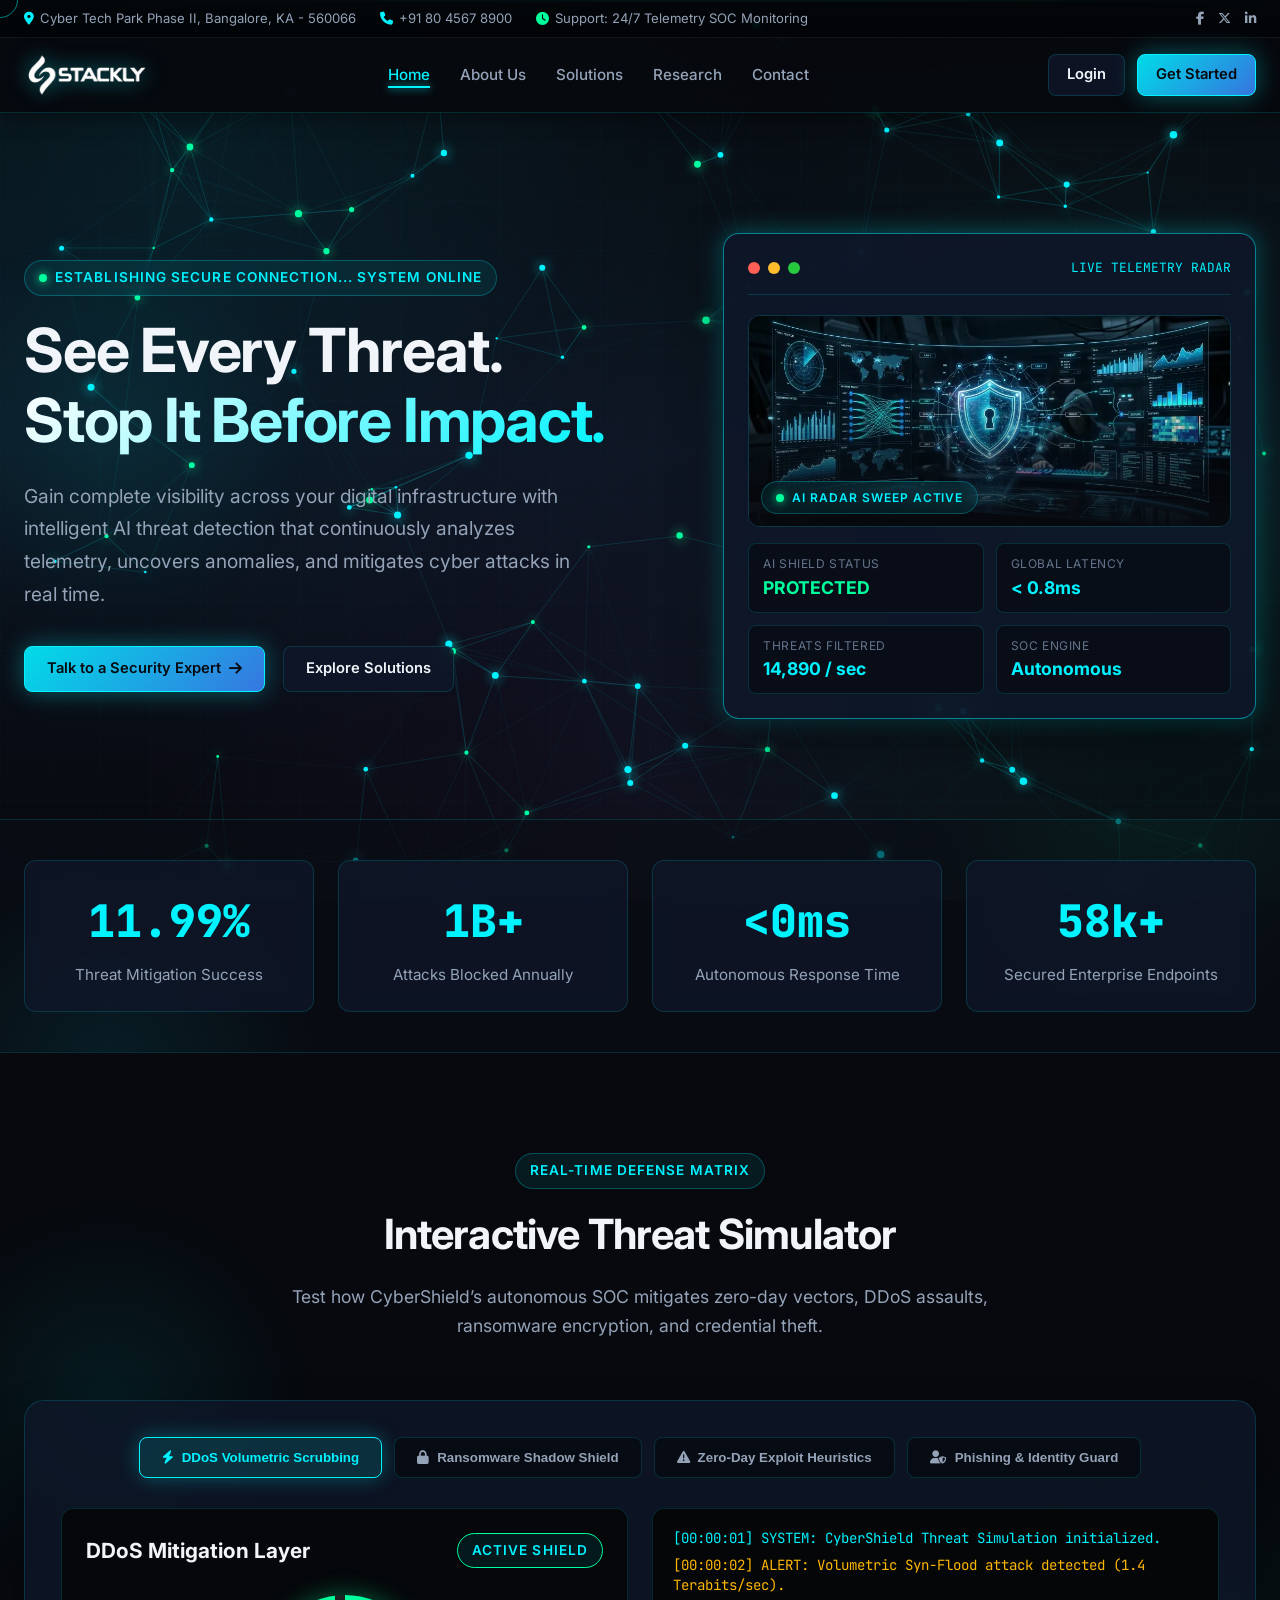
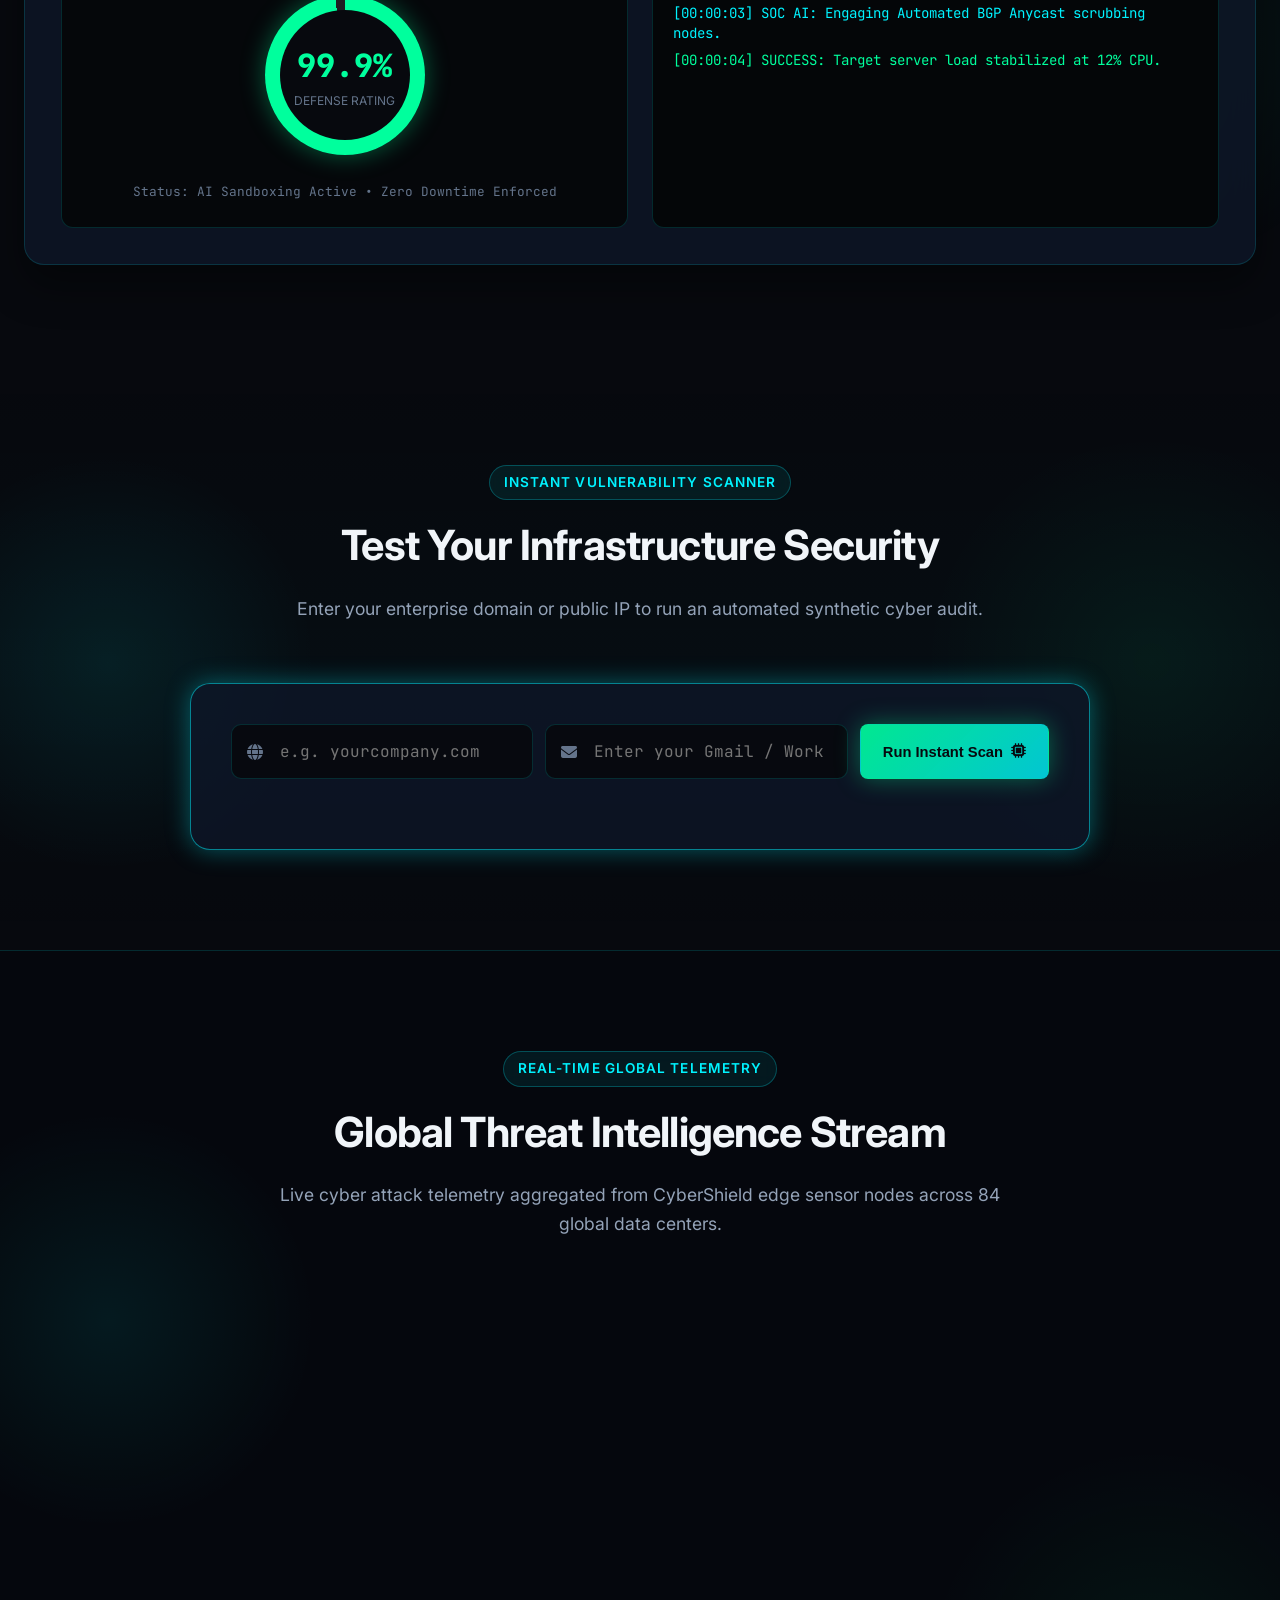
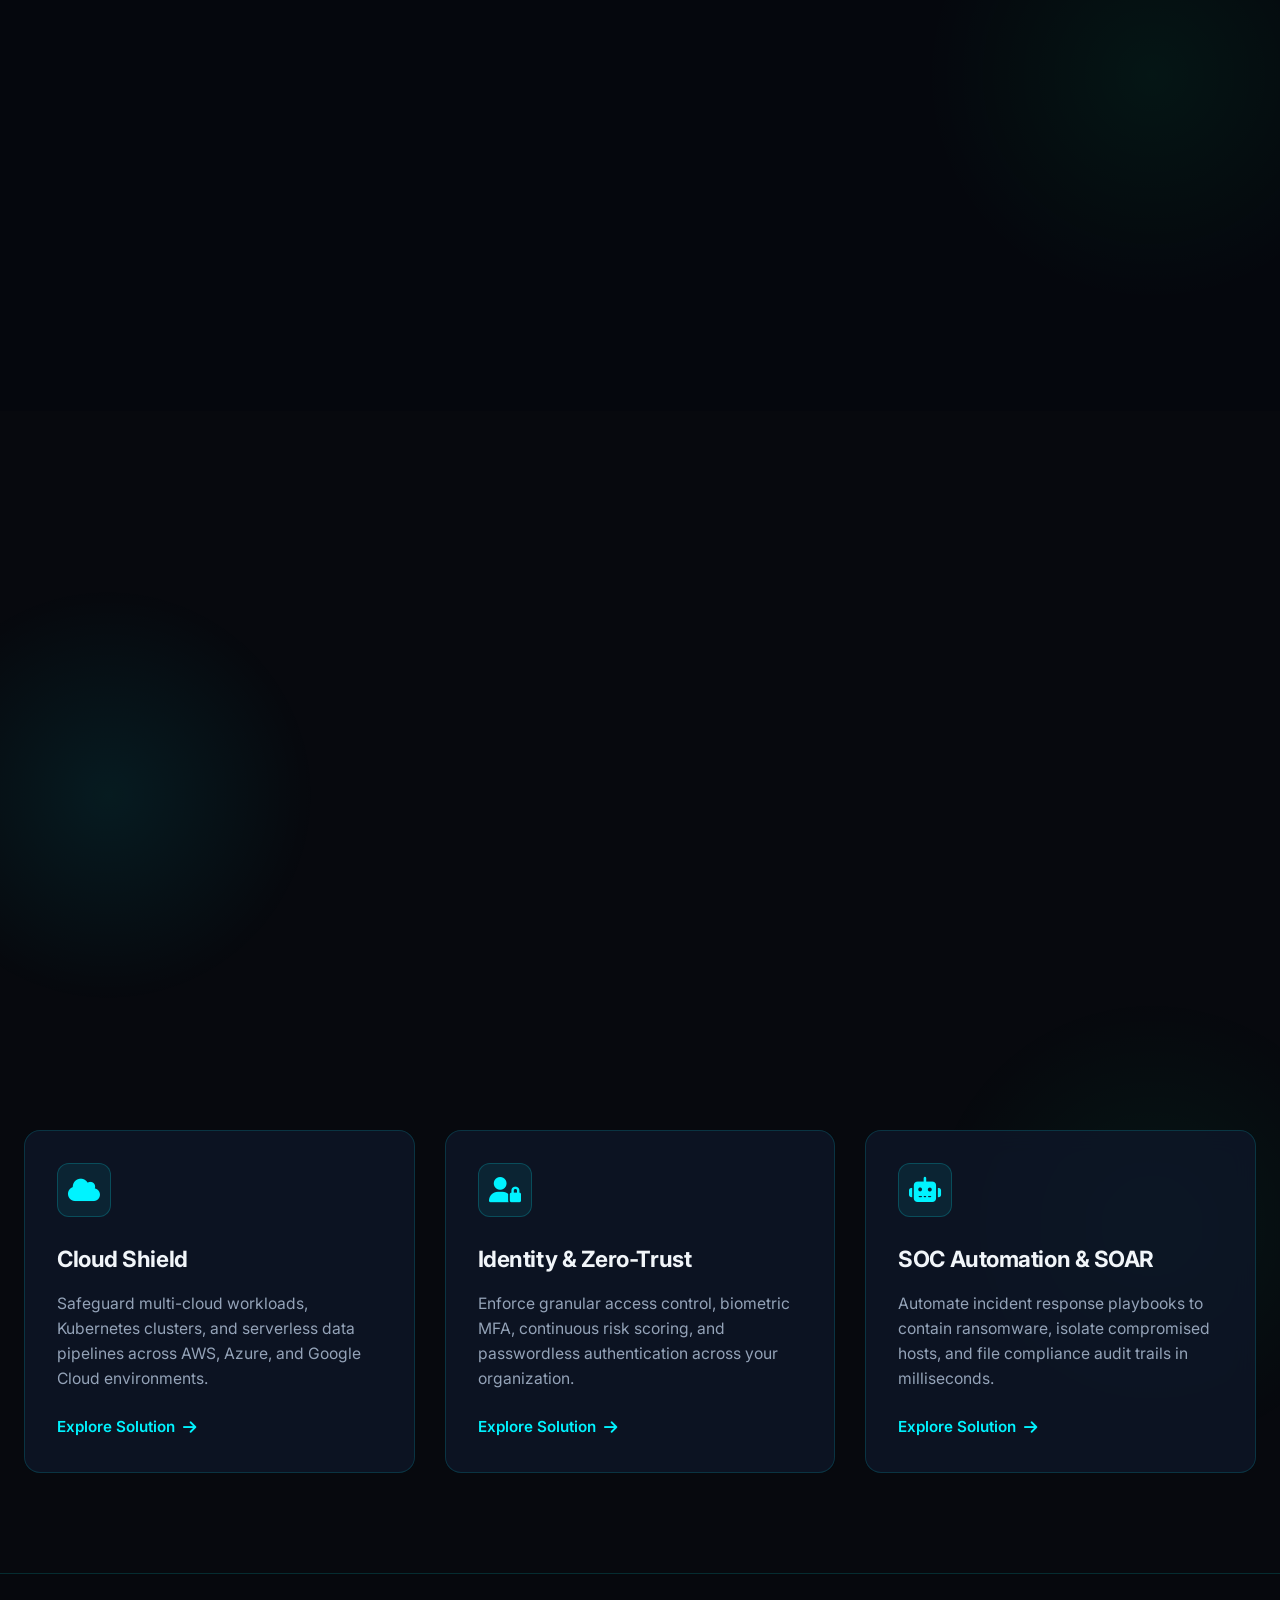
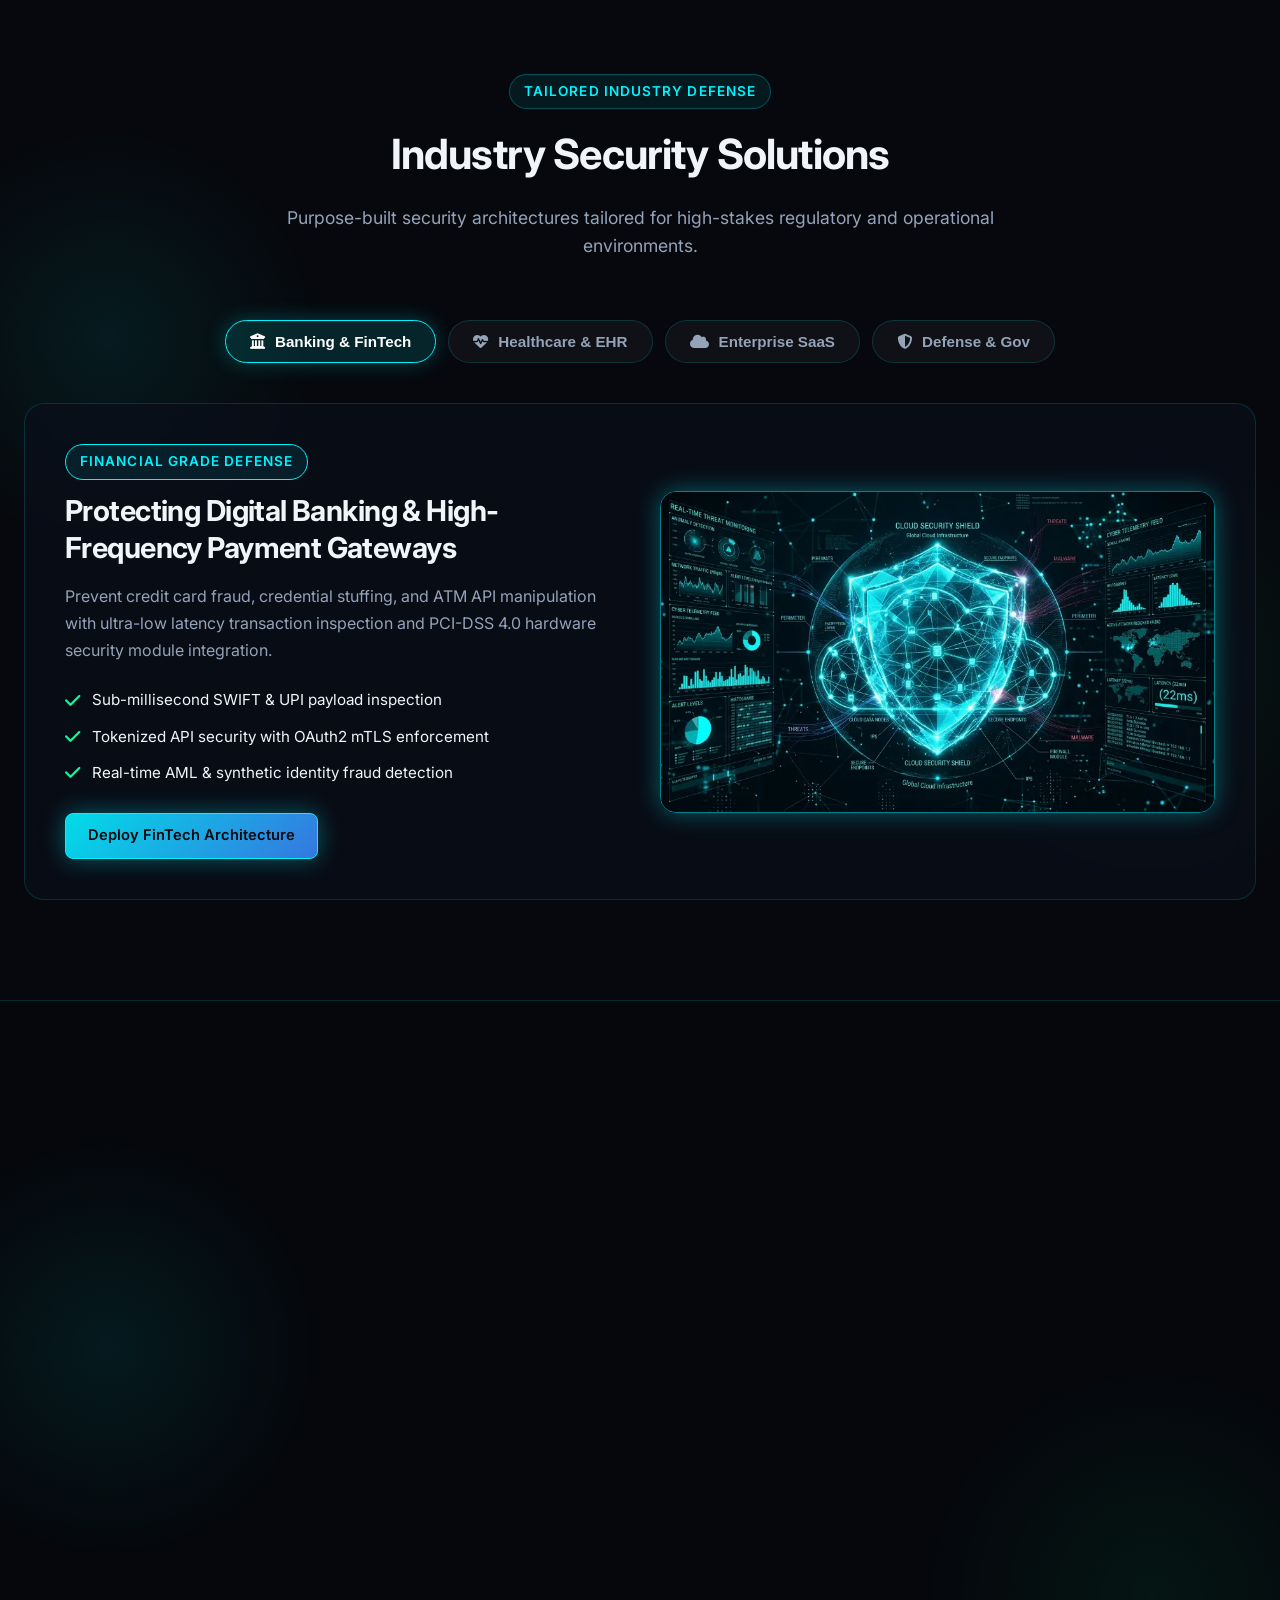
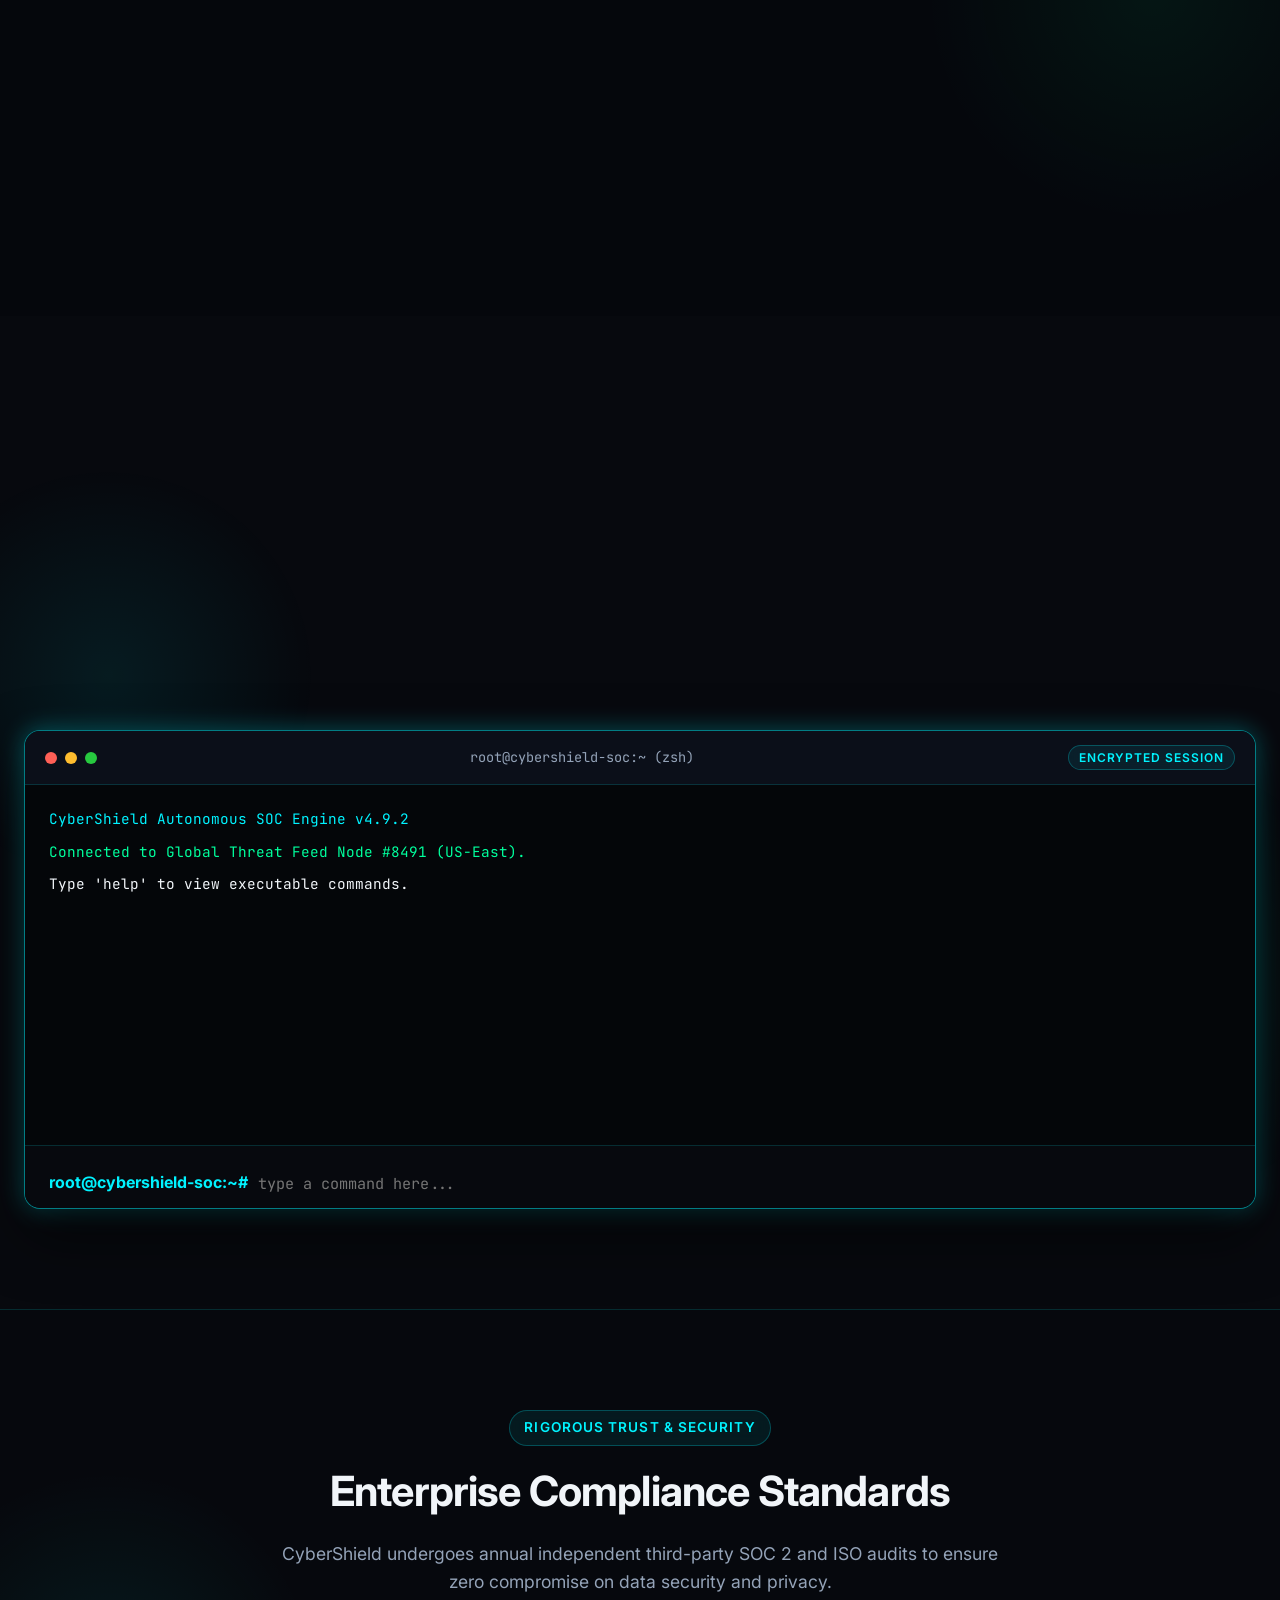
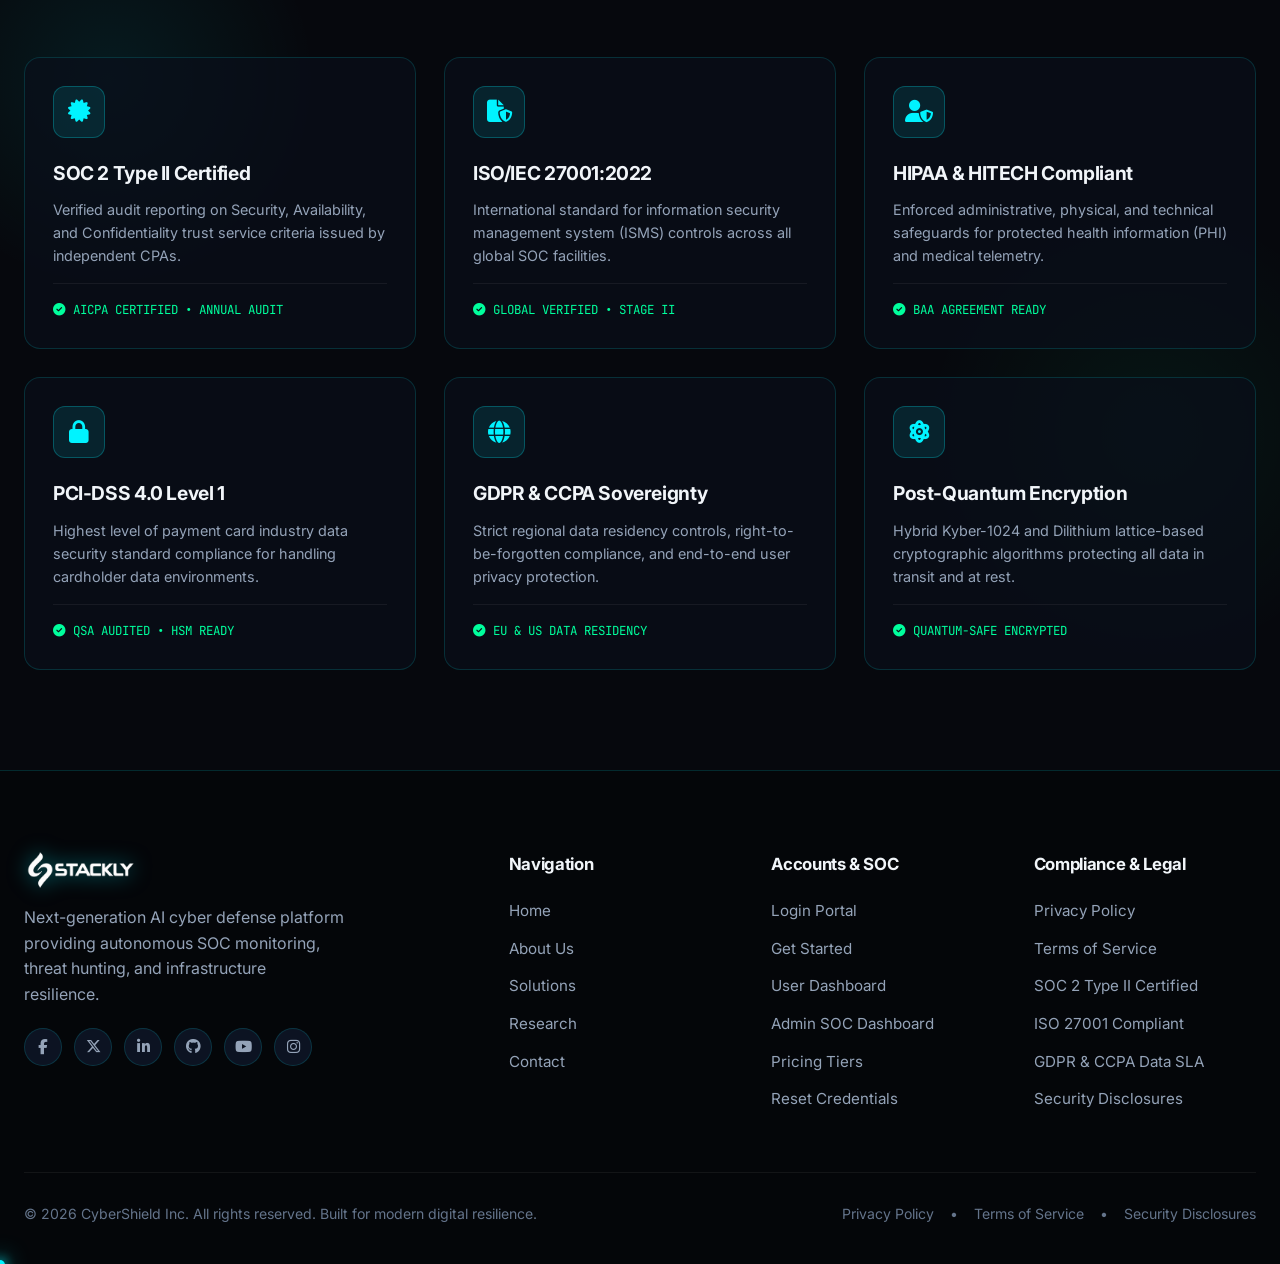
==== index.html @ a49fe9bc "hi" ====
<!DOCTYPE html>
<html lang="en">
<head>
  <meta charset="UTF-8">
  <meta name="viewport" content="width=device-width, initial-scale=1.0">
  <title>CyberShield | Next-Gen AI Cybersecurity & Threat Defense Platform</title>
  <meta name="description" content="Protect your enterprise with intelligent threat detection, real-time SOC monitoring, automated response, and next-generation cybersecurity.">
  
  <!-- Favicon Logo matching referral -->
  <link rel="icon" type="image/webp" href="assets/logoStackly.webp">

  <!-- Google Fonts -->
  <link rel="preconnect" href="https://fonts.googleapis.com">
  <link rel="preconnect" href="https://fonts.gstatic.com" crossorigin>
  <link href="https://fonts.googleapis.com/css2?family=Inter:wght@300;400;500;600;700;800&family=JetBrains Mono:wght@400;600;800&display=swap" rel="stylesheet">
  
  <!-- FontAwesome for Icons matching referral -->
  <link rel="stylesheet" href="https://cdnjs.cloudflare.com/ajax/libs/font-awesome/6.5.2/css/all.min.css">
  
  <!-- CSS Stylesheet -->
  <link rel="stylesheet" href="styles.css">
</head>
<body>

  <!-- PRELOADER OVERLAY (Matching Referral Website) -->
  <div id="preloader-overlay" class="preloader-overlay">
    <div class="preloader-wrapper">
      <div class="preloader-graphics-stage">
        <svg class="preloader-svg-graphic" viewBox="0 0 100 100">
          <circle cx="50" cy="50" r="44" fill="none" stroke="rgba(0, 243, 255, 0.15)" stroke-width="4"></circle>
          <circle cx="50" cy="50" r="44" fill="none" stroke="#00f3ff" stroke-width="4" stroke-dasharray="70 180" stroke-linecap="round"></circle>
        </svg>
        <img src="assets/logoStackly.webp" alt="CyberShield Logo" class="preloader-icon">
      </div>
      <div class="preloader-status-text">INITIALIZING CYBERSHIELD PLATFORM...</div>
      <div class="preloader-bar-bg">
        <div id="preloader-bar-fill" class="preloader-bar-fill"></div>
      </div>
      <div id="preloader-percent-label" class="preloader-percent-label">0%</div>
    </div>
  </div>

  <!-- Global Interactive Fixed Particle Canvas -->
  <canvas id="global-bg-canvas"></canvas>

  <!-- Cyber Grid Background Overlay -->
  <div class="cyber-grid-overlay"></div>

  <!-- Top Info Bar -->
  <div class="top-bar">
    <div class="container">
      <div class="top-bar-info">
        <span><i class="fa-solid fa-location-dot" style="color: var(--primary-cyan);"></i> Cyber Tech Park Phase II, Bangalore, KA - 560066</span>
        <span><i class="fa-solid fa-phone" style="color: var(--primary-cyan);"></i> +91 80 4567 8900</span>
        <span><i class="fa-solid fa-clock" style="color: var(--matrix-green);"></i> Support: 24/7 Telemetry SOC Monitoring</span>
      </div>
      <div class="top-bar-links">
        <a href="404.html" title="Facebook"><i class="fa-brands fa-facebook-f"></i></a>
        <a href="404.html" title="Twitter"><i class="fa-brands fa-x-twitter"></i></a>
        <a href="404.html" title="LinkedIn"><i class="fa-brands fa-linkedin-in"></i></a>
      </div>
    </div>
  </div>

  <!-- Sticky Responsive Header -->
  <header class="cyber-header">
    <div class="container nav-container">
      <a href="index.html" class="logo">
        <img src="assets/logoStackly.webp" alt="CyberShield Logo" class="brand-logo-img"></a>

      <ul class="nav-menu">
        <li><a href="index.html" class="nav-link active">Home</a></li>
        <li><a href="about.html" class="nav-link">About Us</a></li>
        <li><a href="services.html" class="nav-link">Solutions</a></li>
        <li><a href="research.html" class="nav-link">Research</a></li>
        <li><a href="contact.html" class="nav-link">Contact</a></li>
      </ul>

      <div class="nav-actions">
        <a href="login.html" class="btn btn-secondary" style="padding: 8px 18px;">Login</a>
        <a href="create-account.html" class="btn btn-primary" style="padding: 8px 18px;">Get Started</a>
      </div>

      <button class="mobile-toggle" aria-label="Toggle Menu">
        <i class="fa-solid fa-bars"></i>
      </button>
    </div>
  </header>

  <!-- Mobile Drawer -->
  <div class="mobile-nav-panel" id="mobile-nav-panel">
    <div class="mobile-nav-header">
      <a href="index.html" class="logo">
        <img src="assets/logoStackly.webp" alt="CyberShield Logo" class="brand-logo-img" style="height: 36px;"></a>
      <button class="mobile-toggle" id="mobile-nav-close"><i class="fa-solid fa-xmark"></i></button>
    </div>
    <ul class="mobile-nav-menu">
      <li><a href="index.html" class="nav-link active">Home</a></li>
      <li><a href="about.html" class="nav-link">About Us</a></li>
      <li><a href="services.html" class="nav-link">Solutions</a></li>
      <li><a href="research.html" class="nav-link">Research</a></li>
      <li><a href="contact.html" class="nav-link">Contact</a></li>
    </ul>
    <div style="display: flex; flex-direction: column; gap: 10px;">
      <a href="login.html" class="btn btn-secondary" style="justify-content: center;">Login</a>
      <a href="create-account.html" class="btn btn-primary" style="justify-content: center;">Get Started</a>
    </div>
  </div>

  <!-- Hero Section -->
  <section class="hero-section" id="hero">
    <div class="container hero-grid">
      <div class="hero-content reveal-on-scroll">
        <div class="cyber-badge">
          <span class="pulse-dot"></span>
          Establishing Secure Connection... SYSTEM ONLINE
        </div>

        <h1>
          See Every Threat.<br>
          <span class="text-gradient">Stop It Before Impact.</span>
        </h1>

        <p>
          Gain complete visibility across your digital infrastructure with intelligent AI threat detection that continuously analyzes telemetry, uncovers anomalies, and mitigates cyber attacks in real time.
        </p>

        <div class="hero-ctas">
          <a href="404.html" class="btn btn-primary">
            <span>Talk to a Security Expert</span>
            <i class="fa-solid fa-arrow-right"></i>
          </a>

          <a href="404.html" class="btn btn-secondary">
            <span>Explore Solutions</span>
          </a>
        </div>
      </div>

      <!-- Hero Visual Card with WebP Graphic -->
      <div class="hero-visual-card reveal-on-scroll">
        <div class="hero-visual-header">
          <div class="terminal-dots">
            <div class="dot dot-red"></div>
            <div class="dot dot-yellow"></div>
            <div class="dot dot-green"></div>
          </div>
          <span class="font-mono" style="font-size: 0.8rem; color: var(--primary-cyan);">LIVE TELEMETRY RADAR</span>
        </div>

        <div style="position: relative; border-radius: 12px; overflow: hidden; margin-bottom: 16px; border: 1px solid var(--border-color);">
          <img src="assets/hero-cyber.webp" alt="Cyber Security Operations Center Dashboard" style="width: 100%; height: 210px; object-fit: cover; display: block;">
          <div style="position: absolute; inset: 0; background: linear-gradient(to top, rgba(7, 9, 14, 0.95), transparent 60%);"></div>
          <div class="cyber-badge" style="position: absolute; bottom: 12px; left: 12px; font-size: 0.75rem;">
            <span class="pulse-dot"></span> AI RADAR SWEEP ACTIVE
          </div>
        </div>

        <div class="telemetry-mini-stats">
          <div class="mini-stat-item">
            <div class="mini-stat-label">AI Shield Status</div>
            <div class="mini-stat-value" style="color: var(--matrix-green);">PROTECTED</div>
          </div>

          <div class="mini-stat-item">
            <div class="mini-stat-label">Global Latency</div>
            <div class="mini-stat-value">&lt; 0.8ms</div>
          </div>

          <div class="mini-stat-item">
            <div class="mini-stat-label">Threats Filtered</div>
            <div class="mini-stat-value">14,890 / sec</div>
          </div>

          <div class="mini-stat-item">
            <div class="mini-stat-label">SOC Engine</div>
            <div class="mini-stat-value">Autonomous</div>
          </div>
        </div>
      </div>
    </div>
  </section>

  <!-- Live Threat Metrics Ticker Bar -->
  <section class="metrics-banner-section">
    <div class="container metrics-grid">
      <div class="metric-card reveal-on-scroll">
        <div class="metric-number"><span class="counter-val" data-target="99">0</span>.99%</div>
        <div class="metric-label">Threat Mitigation Success</div>
      </div>

      <div class="metric-card reveal-on-scroll">
        <div class="metric-number"><span class="counter-val" data-target="14">0</span>B+</div>
        <div class="metric-label">Attacks Blocked Annually</div>
      </div>

      <div class="metric-card reveal-on-scroll">
        <div class="metric-number">&lt;<span class="counter-val" data-target="1">0</span>ms</div>
        <div class="metric-label">Autonomous Response Time</div>
      </div>

      <div class="metric-card reveal-on-scroll">
        <div class="metric-number"><span class="counter-val" data-target="500">0</span>k+</div>
        <div class="metric-label">Secured Enterprise Endpoints</div>
      </div>
    </div>
  </section>

  <!-- Interactive Threat Simulator Section -->
  <section class="simulator-section" id="simulator">
    <div class="container">
      <div class="section-header reveal-on-scroll">
        <div class="cyber-badge">REAL-TIME DEFENSE MATRIX</div>
        <h2>Interactive Threat Simulator</h2>
        <p>Test how CyberShield’s autonomous SOC mitigates zero-day vectors, DDoS assaults, ransomware encryption, and credential theft.</p>
      </div>

      <div class="simulator-container reveal-on-scroll">
        <div class="simulator-controls">
          <button class="sim-btn active" data-threat="ddos">
            <i class="fa-solid fa-bolt"></i> DDoS Volumetric Scrubbing
          </button>
          <button class="sim-btn" data-threat="ransomware">
            <i class="fa-solid fa-lock"></i> Ransomware Shadow Shield
          </button>
          <button class="sim-btn" data-threat="zero_day">
            <i class="fa-solid fa-triangle-exclamation"></i> Zero-Day Exploit Heuristics
          </button>
          <button class="sim-btn" data-threat="phishing">
            <i class="fa-solid fa-user-shield"></i> Phishing &amp; Identity Guard
          </button>
        </div>

        <div class="simulator-display">
          <div class="sim-visual-box">
            <div class="threat-status-header">
              <span id="sim-threat-name" class="threat-type-title">DDoS Mitigation Layer</span>
              <span class="cyber-badge" style="border-color: var(--matrix-green);">ACTIVE SHIELD</span>
            </div>

            <div class="defense-gauge-container">
              <div class="gauge-circle" id="sim-gauge-circle">
                <div class="gauge-inner">
                  <div class="gauge-score" id="sim-gauge-score">99.9%</div>
                  <div class="gauge-label">DEFENSE RATING</div>
                </div>
              </div>
            </div>

            <div class="font-mono" style="font-size: 0.8rem; color: var(--text-dim); text-align: center;">
              Status: AI Sandboxing Active &bull; Zero Downtime Enforced
            </div>
          </div>

          <div class="sim-logs-box" id="sim-logs">
            <div class="log-line log-info">[00:00:01] SYSTEM: CyberShield Threat Simulation initialized.</div>
            <div class="log-line log-warn">[00:00:02] ALERT: Volumetric Syn-Flood attack detected (1.4 Terabits/sec).</div>
            <div class="log-line log-info">[00:00:03] SOC AI: Engaging Automated BGP Anycast scrubbing nodes.</div>
            <div class="log-line log-success">[00:00:04] SUCCESS: Target server load stabilized at 12% CPU.</div>
          </div>
        </div>
      </div>
    </div>
  </section>

  <!-- Instant Domain Security Auditor Tool -->
  <section class="auditor-section" id="auditor">
    <div class="container">
      <div class="section-header reveal-on-scroll">
        <div class="cyber-badge">INSTANT VULNERABILITY SCANNER</div>
        <h2>Test Your Infrastructure Security</h2>
        <p>Enter your enterprise domain or public IP to run an automated synthetic cyber audit.</p>
      </div>

      <div class="auditor-box reveal-on-scroll">
        <form class="scan-form" id="domain-scan-form">
          <div class="scan-input-wrapper">
            <i class="fa-solid fa-globe scan-input-icon"></i>
            <input type="text" id="domain-input" class="scan-input" placeholder="e.g. yourcompany.com" required>
          </div>
          <div class="scan-input-wrapper">
            <i class="fa-solid fa-envelope scan-input-icon"></i>
            <input type="email" id="email-input" class="scan-input" placeholder="Enter your Gmail / Work Email" required>
          </div>
          <button type="submit" class="btn btn-glow-green">
            <span>Run Instant Scan</span>
            <i class="fa-solid fa-microchip"></i>
          </button>
        </form>

        <div class="scan-results" id="scan-results">
          <div class="progress-bar-container">
            <div class="progress-bar-fill" id="progress-bar-fill"></div>
          </div>

          <h3 id="scanned-domain-name" style="margin-bottom: 16px;">Analyzing target...</h3>

          <div class="audit-metrics-grid">
            <div class="audit-metric-item">
              <div class="audit-metric-title">SSL / TLS Certificate</div>
              <div class="audit-metric-status" style="color: var(--matrix-green);">
                <i class="fa-solid fa-circle-check"></i> TLS 1.3 ENCRYPTED
              </div>
            </div>

            <div class="audit-metric-item">
              <div class="audit-metric-title">DNSSEC &amp; Headers</div>
              <div class="audit-metric-status" style="color: var(--matrix-green);">
                <i class="fa-solid fa-circle-check"></i> HSTS ENFORCED
              </div>
            </div>

            <div class="audit-metric-item">
              <div class="audit-metric-title">Overall Cyber Score</div>
              <div class="audit-metric-status" id="overall-cyber-score" style="color: var(--primary-cyan);">
                CALCULATING...
              </div>
            </div>
          </div>
        </div>
      </div>
    </div>
  </section>

  <!-- New Section 1: Global Threat Intelligence Radar & Live Stream -->
  <section class="intel-section" id="global-intelligence">
    <div class="container">
      <div class="section-header reveal-on-scroll">
        <div class="cyber-badge">REAL-TIME GLOBAL TELEMETRY</div>
        <h2>Global Threat Intelligence Stream</h2>
        <p>Live cyber attack telemetry aggregated from CyberShield edge sensor nodes across 84 global data centers.</p>
      </div>

      <div class="intel-grid reveal-on-scroll">
        <div class="intel-feed-card">
          <div class="intel-feed-header">
            <div style="font-weight: 700; font-size: 1.1rem; display: flex; align-items: center; gap: 10px;">
              <span class="pulse-dot"></span> Live Intercept Stream
            </div>
            <div class="intel-filters">
              <button class="intel-filter-btn active" data-filter="all">All Attacks</button>
              <button class="intel-filter-btn" data-filter="critical">Critical</button>
              <button class="intel-filter-btn" data-filter="ddos">DDoS</button>
              <button class="intel-filter-btn" data-filter="zero_day">Zero-Day</button>
            </div>
          </div>

          <table class="intel-table">
            <thead>
              <tr>
                <th>TIMESTAMP</th>
                <th>TARGET NODE</th>
                <th>ATTACK VECTOR</th>
                <th>SEVERITY</th>
                <th>ACTION</th>
              </tr>
            </thead>
            <tbody>
              <tr data-type="critical">
                <td>13:14:02</td>
                <td>US-East (Virginia)</td>
                <td>LockBit 3.0 Ransomware</td>
                <td><span class="cyber-badge" style="border-color: var(--alert-red); color: var(--alert-red); padding: 2px 8px; font-size: 0.7rem;">CRITICAL</span></td>
                <td style="color: var(--matrix-green);"><i class="fa-solid fa-shield-check"></i> BLOCKED (2ms)</td>
              </tr>
              <tr data-type="ddos">
                <td>13:13:58</td>
                <td>EU-Central (Frankfurt)</td>
                <td>SYN Flood (1.8 Tbps)</td>
                <td><span class="cyber-badge" style="border-color: #ff9900; color: #ff9900; padding: 2px 8px; font-size: 0.7rem;">HIGH</span></td>
                <td style="color: var(--matrix-green);"><i class="fa-solid fa-bolt"></i> SCRUBBED</td>
              </tr>
              <tr data-type="zero_day">
                <td>13:13:45</td>
                <td>AP-South (Bangalore)</td>
                <td>Kernel Heap Overflow</td>
                <td><span class="cyber-badge" style="border-color: var(--alert-red); color: var(--alert-red); padding: 2px 8px; font-size: 0.7rem;">CRITICAL</span></td>
                <td style="color: var(--matrix-green);"><i class="fa-solid fa-microchip"></i> ISOLATED</td>
              </tr>
              <tr data-type="critical">
                <td>13:13:30</td>
                <td>AP-East (Tokyo)</td>
                <td>SQL Injection Probe</td>
                <td><span class="cyber-badge" style="border-color: var(--primary-cyan); color: var(--primary-cyan); padding: 2px 8px; font-size: 0.7rem;">MEDIUM</span></td>
                <td style="color: var(--matrix-green);"><i class="fa-solid fa-filter"></i> FILTERED</td>
              </tr>
              <tr data-type="ddos">
                <td>13:13:12</td>
                <td>SA-East (São Paulo)</td>
                <td>UDP Amplification</td>
                <td><span class="cyber-badge" style="border-color: #ff9900; color: #ff9900; padding: 2px 8px; font-size: 0.7rem;">HIGH</span></td>
                <td style="color: var(--matrix-green);"><i class="fa-solid fa-shield-check"></i> MITIGATED</td>
              </tr>
            </tbody>
          </table>
        </div>

        <div class="intel-hud-visual">
          <div class="cyber-badge" style="margin-bottom: 16px;">AUTONOMOUS RADAR SCAN</div>
          <div class="hud-map-radar">
            <div class="radar-ring radar-ring-1"></div>
            <div class="radar-ring radar-ring-2"></div>
            <div class="radar-ring radar-ring-3"></div>
            <div class="hud-pulse-node" style="top: 30%; left: 40%;" title="Active Defense Node: Bangalore"></div>
            <div class="hud-pulse-node" style="top: 60%; left: 70%;" title="Active Defense Node: Frankfurt"></div>
            <div class="hud-pulse-node" style="top: 45%; left: 25%;" title="Active Defense Node: Virginia"></div>
            <i class="fa-solid fa-crosshairs" style="font-size: 2.5rem; color: var(--primary-cyan); opacity: 0.8;"></i>
          </div>
          <div style="font-family: var(--font-mono); font-size: 0.85rem; color: var(--text-muted); margin-top: 12px;">
            Targeting Latency: <span style="color: var(--matrix-green); font-weight: 700;">0.014 ms</span> &bull; Status: LOCKED
          </div>
        </div>
      </div>

      <div class="intel-stats-row reveal-on-scroll">
        <div class="intel-stat-card">
          <div class="intel-stat-val" data-target="4820941">4,820,941</div>
          <div style="font-size: 0.85rem; color: var(--text-muted);">Attacks Intercepted Today</div>
        </div>
        <div class="intel-stat-card">
          <div class="intel-stat-val" style="color: var(--matrix-green);">99.999%</div>
          <div style="font-size: 0.85rem; color: var(--text-muted);">Threat Mitigation Rate</div>
        </div>
        <div class="intel-stat-card">
          <div class="intel-stat-val">&lt; 15 ms</div>
          <div style="font-size: 0.85rem; color: var(--text-muted);">Average Response SLA</div>
        </div>
      </div>
    </div>
  </section>

  <!-- Core Solutions Showcase Grid -->
  <section class="solutions-section">
    <div class="container">
      <div class="section-header reveal-on-scroll">
        <div class="cyber-badge">ONE PLATFORM &bull; COMPLETE PROTECTION</div>
        <h2>Enterprise Security Solutions</h2>
        <p>Protect every layer of your digital environment with intelligent security modules engineered to detect, defend, and respond to modern threats.</p>
      </div>

      <div class="solutions-grid">
        <div class="solution-card reveal-on-scroll">
          <div class="solution-icon"><i class="fa-solid fa-magnifying-glass"></i></div>
          <h3>Threat Detection</h3>
          <p>Identify malicious behavior and emerging vectors before impact. Continuously analyze activity in real time with machine learning heuristics.</p>
          <a href="404.html" class="solution-link">Explore Solution <i class="fa-solid fa-arrow-right"></i></a>
        </div>

        <div class="solution-card reveal-on-scroll">
          <div class="solution-icon"><i class="fa-solid fa-desktop"></i></div>
          <h3>Endpoint Security</h3>
          <p>Secure workstations, servers, and IoT endpoints against malware, unauthorized command executions, and privilege escalation attacks.</p>
          <a href="404.html" class="solution-link">Explore Solution <i class="fa-solid fa-arrow-right"></i></a>
        </div>

        <div class="solution-card reveal-on-scroll">
          <div class="solution-icon"><i class="fa-solid fa-network-wired"></i></div>
          <h3>Network Defense</h3>
          <p>Monitor network activity, detect suspicious lateral movement, and block unauthorized access with next-gen automated firewalls.</p>
          <a href="404.html" class="solution-link">Explore Solution <i class="fa-solid fa-arrow-right"></i></a>
        </div>

        <div class="solution-card reveal-on-scroll">
          <div class="solution-icon"><i class="fa-solid fa-cloud"></i></div>
          <h3>Cloud Shield</h3>
          <p>Safeguard multi-cloud workloads, Kubernetes clusters, and serverless data pipelines across AWS, Azure, and Google Cloud environments.</p>
          <a href="404.html" class="solution-link">Explore Solution <i class="fa-solid fa-arrow-right"></i></a>
        </div>

        <div class="solution-card reveal-on-scroll">
          <div class="solution-icon"><i class="fa-solid fa-user-lock"></i></div>
          <h3>Identity &amp; Zero-Trust</h3>
          <p>Enforce granular access control, biometric MFA, continuous risk scoring, and passwordless authentication across your organization.</p>
          <a href="404.html" class="solution-link">Explore Solution <i class="fa-solid fa-arrow-right"></i></a>
        </div>

        <div class="solution-card reveal-on-scroll">
          <div class="solution-icon"><i class="fa-solid fa-robot"></i></div>
          <h3>SOC Automation &amp; SOAR</h3>
          <p>Automate incident response playbooks to contain ransomware, isolate compromised hosts, and file compliance audit trails in milliseconds.</p>
          <a href="404.html" class="solution-link">Explore Solution <i class="fa-solid fa-arrow-right"></i></a>
        </div>
      </div>
    </div>
  </section>

  <!-- New Section 2: Industry Security Architecture & Sector Solutions -->
  <section class="industry-section" id="industry-usecases">
    <div class="container">
      <div class="section-header reveal-on-scroll">
        <div class="cyber-badge">TAILORED INDUSTRY DEFENSE</div>
        <h2>Industry Security Solutions</h2>
        <p>Purpose-built security architectures tailored for high-stakes regulatory and operational environments.</p>
      </div>

      <div class="industry-tabs reveal-on-scroll">
        <button class="industry-tab-btn active" data-tab="fintech">
          <i class="fa-solid fa-building-columns"></i> Banking &amp; FinTech
        </button>
        <button class="industry-tab-btn" data-tab="health">
          <i class="fa-solid fa-heart-pulse"></i> Healthcare &amp; EHR
        </button>
        <button class="industry-tab-btn" data-tab="saas">
          <i class="fa-solid fa-cloud"></i> Enterprise SaaS
        </button>
        <button class="industry-tab-btn" data-tab="gov">
          <i class="fa-solid fa-shield-halved"></i> Defense &amp; Gov
        </button>
      </div>

      <!-- Panel 1: FinTech -->
      <div class="industry-panel active" id="industry-fintech">
        <div class="industry-details">
          <div class="cyber-badge" style="border-color: var(--primary-cyan); color: var(--primary-cyan); margin-bottom: 12px;">FINANCIAL GRADE DEFENSE</div>
          <h3>Protecting Digital Banking &amp; High-Frequency Payment Gateways</h3>
          <p>Prevent credit card fraud, credential stuffing, and ATM API manipulation with ultra-low latency transaction inspection and PCI-DSS 4.0 hardware security module integration.</p>
          <ul class="industry-feature-list">
            <li><i class="fa-solid fa-check"></i> Sub-millisecond SWIFT &amp; UPI payload inspection</li>
            <li><i class="fa-solid fa-check"></i> Tokenized API security with OAuth2 mTLS enforcement</li>
            <li><i class="fa-solid fa-check"></i> Real-time AML &amp; synthetic identity fraud detection</li>
          </ul>
          <a href="404.html" class="btn btn-primary">Deploy FinTech Architecture</a>
        </div>
        <div class="industry-visual-box card-3d-tilt">
          <img src="assets/solutions-hero.webp" alt="FinTech Cybersecurity Defense" class="industry-img">
        </div>
      </div>

      <!-- Panel 2: Healthcare -->
      <div class="industry-panel" id="industry-health">
        <div class="industry-details">
          <div class="cyber-badge" style="border-color: var(--matrix-green); color: var(--matrix-green); margin-bottom: 12px;">HIPAA &amp; PHI PROTECTED</div>
          <h3>Securing Medical Telemetry &amp; Electronic Health Records</h3>
          <p>Safeguard hospital IoT monitors, PACS medical imaging servers, and patient records against ransomware locks with immutable cloud backups and zero-trust microsegmentation.</p>
          <ul class="industry-feature-list">
            <li><i class="fa-solid fa-check"></i> Zero-Trust airgap isolation for legacy medical devices</li>
            <li><i class="fa-solid fa-check"></i> Automated HIPAA audit logging &amp; e-Discovery compliance</li>
            <li><i class="fa-solid fa-check"></i> AI ransomware containment (&lt; 1.2s containment SLA)</li>
          </ul>
          <a href="404.html" class="btn btn-primary">Deploy Healthcare Shield</a>
        </div>
        <div class="industry-visual-box card-3d-tilt">
          <img src="assets/about-soc.webp" alt="Healthcare Security Command Center" class="industry-img">
        </div>
      </div>

      <!-- Panel 3: Enterprise SaaS -->
      <div class="industry-panel" id="industry-saas">
        <div class="industry-details">
          <div class="cyber-badge" style="border-color: var(--purple-accent); color: var(--purple-accent); margin-bottom: 12px;">MULTI-CLOUD KUBERNETES</div>
          <h3>Zero-Trust Security for Cloud Native Platforms</h3>
          <p>Continuous posture management (CSPM) and runtime container protection for Kubernetes clusters across AWS, GCP, and Azure multi-cloud infrastructures.</p>
          <ul class="industry-feature-list">
            <li><i class="fa-solid fa-check"></i> CI/CD pipeline vulnerability scanning &amp; SBOM tracking</li>
            <li><i class="fa-solid fa-check"></i> Automated IAM permission drift remediation</li>
            <li><i class="fa-solid fa-check"></i> Serverless function behavioral anomaly detection</li>
          </ul>
          <a href="404.html" class="btn btn-primary">Deploy Cloud SaaS Protection</a>
        </div>
        <div class="industry-visual-box card-3d-tilt">
          <img src="assets/threat-matrix.webp" alt="Multi-cloud Security Matrix" class="industry-img">
        </div>
      </div>

      <!-- Panel 4: Defense & Gov -->
      <div class="industry-panel" id="industry-gov">
        <div class="industry-details">
          <div class="cyber-badge" style="border-color: var(--alert-red); color: var(--alert-red); margin-bottom: 12px;">NIST CSF &amp; FEDRAMP HIGH</div>
          <h3>Sovereign Cyber Defense for Critical Infrastructure</h3>
          <p>Protect power grids, SCADA industrial systems, and government networks against nation-state APT actors with post-quantum lattice cryptography.</p>
          <ul class="industry-feature-list">
            <li><i class="fa-solid fa-check"></i> Post-quantum hybrid encryption (Kyber-1024)</li>
            <li><i class="fa-solid fa-check"></i> SCADA / ICS protocol anomaly inspection (Modbus/DNP3)</li>
            <li><i class="fa-solid fa-check"></i> 24/7 sovereign SOC clearance telemetry monitoring</li>
          </ul>
          <a href="404.html" class="btn btn-primary">Deploy Sovereign Defense</a>
        </div>
        <div class="industry-visual-box card-3d-tilt">
          <img src="assets/research-lab.webp" alt="Sovereign Defense Threat Lab" class="industry-img">
        </div>
      </div>
    </div>
  </section>

  <!-- New Section 3: Interactive Enterprise Protection & ROI Calculator -->
  <section class="roi-section" id="roi-calculator">
    <div class="container">
      <div class="section-header reveal-on-scroll">
        <div class="cyber-badge">ESTIMATE YOUR INVESTMENT</div>
        <h2>Enterprise Protection &amp; Cost Calculator</h2>
        <p>Adjust your infrastructure size to calculate instant monthly platform pricing and estimated breach prevention savings.</p>
      </div>

      <div class="roi-card-box reveal-on-scroll">
        <div class="roi-grid">
          <div class="roi-controls">
            <div class="roi-control-group">
              <div class="roi-label-row">
                <span>Protected Endpoints &amp; Servers</span>
                <span style="color: var(--primary-cyan); font-family: var(--font-mono); font-weight: 700;" id="roi-endpoints-val">250</span>
              </div>
              <input type="range" min="10" max="2500" value="250" class="roi-slider" id="roi-endpoints-slider">
              <div style="display: flex; justify-content: space-between; font-size: 0.75rem; color: var(--text-dim); margin-top: 6px;">
                <span>10 Nodes</span>
                <span>2,500 Nodes</span>
              </div>
            </div>

            <div class="roi-control-group">
              <div class="roi-label-row">
                <span>Cloud Accounts &amp; Kubernetes Clusters</span>
                <span style="color: var(--matrix-green); font-family: var(--font-mono); font-weight: 700;" id="roi-cloud-val">12</span>
              </div>
              <input type="range" min="1" max="100" value="12" class="roi-slider" id="roi-cloud-slider">
              <div style="display: flex; justify-content: space-between; font-size: 0.75rem; color: var(--text-dim); margin-top: 6px;">
                <span>1 Cluster</span>
                <span>100 Clusters</span>
              </div>
            </div>

            <div style="background: rgba(255, 255, 255, 0.03); border: 1px solid var(--border-color); border-radius: 12px; padding: 16px; font-size: 0.88rem; color: var(--text-muted);">
              <i class="fa-solid fa-shield-halved" style="color: var(--matrix-green); margin-right: 8px;"></i> Includes 24/7 Autonomous SOC Telemetry, Unlimited Log Ingestion &amp; 15-Minute Incident SLA.
            </div>
          </div>

          <div class="roi-results-card">
            <div style="font-size: 0.9rem; color: var(--text-muted); text-transform: uppercase; letter-spacing: 0.05em;">Estimated Platform Investment</div>
            <div class="roi-price-display" id="roi-monthly-price">$1,274</div>
            <div class="roi-savings-badge" id="roi-annual-savings">Save $3,058/yr with Annual Plan</div>
            
            <div style="display: flex; flex-direction: column; gap: 12px; margin-top: 10px;">
              <a href="404.html" class="btn btn-primary" style="justify-content: center;">Deploy Protection Now</a>
              <a href="404.html" class="btn btn-secondary" style="justify-content: center;">Schedule Security Briefing</a>
            </div>
          </div>
        </div>
      </div>
    </div>
  </section>

  <!-- Interactive Live SOC Terminal -->
  <section class="terminal-section" id="terminal">
    <div class="container">
      <div class="section-header reveal-on-scroll">
        <div class="cyber-badge">AUTONOMOUS COMMAND LINE</div>
        <h2>Live Security Operations Center Terminal</h2>
        <p>Interact directly with the SOC console. Type <code>help</code>, <code>/scan</code>, or <code>/shield</code> to query live platform telemetry.</p>
      </div>

      <div class="soc-terminal-window reveal-on-scroll">
        <div class="terminal-bar">
          <div class="terminal-dots">
            <div class="dot dot-red"></div>
            <div class="dot dot-yellow"></div>
            <div class="dot dot-green"></div>
          </div>
          <div class="terminal-title">root@cybershield-soc:~ (zsh)</div>
          <div class="cyber-badge" style="font-size: 0.75rem; padding: 2px 10px;">ENCRYPTED SESSION</div>
        </div>

        <div class="terminal-body" id="soc-terminal-output">
          <div class="log-line log-info">CyberShield Autonomous SOC Engine v4.9.2</div>
          <div class="log-line log-success">Connected to Global Threat Feed Node #8491 (US-East).</div>
          <div class="log-line">Type 'help' to view executable commands.</div>
        </div>

        <div style="padding: 12px 24px; background: #07090e; border-top: 1px solid var(--border-color);">
          <div class="terminal-input-row">
            <span class="terminal-prompt">root@cybershield-soc:~#</span>
            <input type="text" id="soc-cmd-input" class="terminal-cmd-input" placeholder="type a command here..." autocomplete="off">
          </div>
        </div>
      </div>
    </div>
  </section>

  <!-- New Section 4: Enterprise Compliance & Security Standards Matrix -->
  <section class="compliance-section" id="compliance-matrix">
    <div class="container">
      <div class="section-header reveal-on-scroll">
        <div class="cyber-badge">RIGOROUS TRUST &amp; SECURITY</div>
        <h2>Enterprise Compliance Standards</h2>
        <p>CyberShield undergoes annual independent third-party SOC 2 and ISO audits to ensure zero compromise on data security and privacy.</p>
      </div>

      <div class="compliance-grid reveal-on-scroll">
        <div class="compliance-card">
          <div class="compliance-icon"><i class="fa-solid fa-certificate"></i></div>
          <h3>SOC 2 Type II Certified</h3>
          <p>Verified audit reporting on Security, Availability, and Confidentiality trust service criteria issued by independent CPAs.</p>
          <div class="compliance-status">
            <i class="fa-solid fa-circle-check"></i> AICPA CERTIFIED &bull; ANNUAL AUDIT
          </div>
        </div>

        <div class="compliance-card">
          <div class="compliance-icon"><i class="fa-solid fa-file-shield"></i></div>
          <h3>ISO/IEC 27001:2022</h3>
          <p>International standard for information security management system (ISMS) controls across all global SOC facilities.</p>
          <div class="compliance-status">
            <i class="fa-solid fa-circle-check"></i> GLOBAL VERIFIED &bull; STAGE II
          </div>
        </div>

        <div class="compliance-card">
          <div class="compliance-icon"><i class="fa-solid fa-user-shield"></i></div>
          <h3>HIPAA &amp; HITECH Compliant</h3>
          <p>Enforced administrative, physical, and technical safeguards for protected health information (PHI) and medical telemetry.</p>
          <div class="compliance-status">
            <i class="fa-solid fa-circle-check"></i> BAA AGREEMENT READY
          </div>
        </div>

        <div class="compliance-card">
          <div class="compliance-icon"><i class="fa-solid fa-lock"></i></div>
          <h3>PCI-DSS 4.0 Level 1</h3>
          <p>Highest level of payment card industry data security standard compliance for handling cardholder data environments.</p>
          <div class="compliance-status">
            <i class="fa-solid fa-circle-check"></i> QSA AUDITED &bull; HSM READY
          </div>
        </div>

        <div class="compliance-card">
          <div class="compliance-icon"><i class="fa-solid fa-globe"></i></div>
          <h3>GDPR &amp; CCPA Sovereignty</h3>
          <p>Strict regional data residency controls, right-to-be-forgotten compliance, and end-to-end user privacy protection.</p>
          <div class="compliance-status">
            <i class="fa-solid fa-circle-check"></i> EU &amp; US DATA RESIDENCY
          </div>
        </div>

        <div class="compliance-card">
          <div class="compliance-icon"><i class="fa-solid fa-atom"></i></div>
          <h3>Post-Quantum Encryption</h3>
          <p>Hybrid Kyber-1024 and Dilithium lattice-based cryptographic algorithms protecting all data in transit and at rest.</p>
          <div class="compliance-status">
            <i class="fa-solid fa-circle-check"></i> QUANTUM-SAFE ENCRYPTED
          </div>
        </div>
      </div>
    </div>
  </section>

  <!-- Footer Section -->
  <footer class="cyber-footer">
    <div class="container">
      <div class="footer-grid">
        <div class="footer-brand">
          <a href="index.html" class="logo">
            <img src="assets/logoStackly.webp" alt="CyberShield Logo" class="brand-logo-img" style="height: 38px;"></a>
          <p>Next-generation AI cyber defense platform providing autonomous SOC monitoring, threat hunting, and infrastructure resilience.</p>
          <div class="footer-socials">
            <a href="404.html" aria-label="Facebook" title="Facebook"><i class="fa-brands fa-facebook-f"></i></a>
            <a href="404.html" aria-label="Twitter X" title="Twitter / X"><i class="fa-brands fa-x-twitter"></i></a>
            <a href="404.html" aria-label="LinkedIn" title="LinkedIn"><i class="fa-brands fa-linkedin-in"></i></a>
            <a href="404.html" aria-label="GitHub" title="GitHub"><i class="fa-brands fa-github"></i></a>
            <a href="404.html" aria-label="YouTube" title="YouTube"><i class="fa-brands fa-youtube"></i></a>
            <a href="404.html" aria-label="Instagram" title="Instagram"><i class="fa-brands fa-instagram"></i></a>
          </div>
        </div>

        <div>
          <h4 class="footer-title">Navigation</h4>
          <ul class="footer-links">
            <li><a href="index.html">Home</a></li>
            <li><a href="about.html">About Us</a></li>
            <li><a href="services.html">Solutions</a></li>
            <li><a href="research.html">Research</a></li>
            <li><a href="contact.html">Contact</a></li>
          </ul>
        </div>

        <div>
          <h4 class="footer-title">Accounts &amp; SOC</h4>
          <ul class="footer-links">
            <li><a href="404.html">Login Portal</a></li>
            <li><a href="404.html">Get Started</a></li>
            <li><a href="404.html">User Dashboard</a></li>
            <li><a href="404.html">Admin SOC Dashboard</a></li>
            <li><a href="404.html">Pricing Tiers</a></li>
            <li><a href="404.html">Reset Credentials</a></li>
          </ul>
        </div>

        <div>
          <h4 class="footer-title">Compliance &amp; Legal</h4>
          <ul class="footer-links">
            <li><a href="404.html">Privacy Policy</a></li>
            <li><a href="404.html">Terms of Service</a></li>
            <li><a href="404.html">SOC 2 Type II Certified</a></li>
            <li><a href="404.html">ISO 27001 Compliant</a></li>
            <li><a href="404.html">GDPR &amp; CCPA Data SLA</a></li>
            <li><a href="404.html">Security Disclosures</a></li>
          </ul>
        </div>
      </div>

      <div class="footer-bottom">
        <div>&copy; 2026 CyberShield Inc. All rights reserved. Built for modern digital resilience.</div>
        <div class="footer-legal-links">
          <a href="404.html">Privacy Policy</a>
          <span>&bull;</span>
          <a href="404.html">Terms of Service</a>
          <span>&bull;</span>
          <a href="404.html">Security Disclosures</a>
        </div>
      </div>
    </div>
  </footer>

  <script src="script.js"></script>
</body>
</html>
---- styles.css ----
/* ==========================================================================
   CyberShield - Animated Cybersecurity Platform Styles
   ========================================================================== */

:root {
  --bg-dark: #07090e;
  --bg-surface: #0a0e17;
  --bg-card: rgba(15, 23, 42, 0.75);
  --bg-card-hover: rgba(26, 38, 66, 0.85);
  --border-color: rgba(0, 243, 255, 0.15);
  --border-glow: rgba(0, 243, 255, 0.5);
  
  --primary-cyan: #00f3ff;
  --primary-blue: #3b82f6;
  --matrix-green: #00ff9d;
  --alert-red: #ff2a5f;
  --warning-amber: #ffb703;
  --purple-accent: #a855f7;
  
  --text-main: #f1f5f9;
  --text-muted: #94a3b8;
  --text-dim: #64748b;

  --font-sans: 'Inter', system-ui, -apple-system, BlinkMacSystemFont, 'Segoe UI', Roboto, sans-serif;
  --font-mono: 'JetBrains Mono', 'Fira Code', Consolas, monospace;

  --glow-cyan: 0 0 25px rgba(0, 243, 255, 0.35);
  --glow-green: 0 0 25px rgba(0, 255, 157, 0.35);
  --glow-red: 0 0 25px rgba(255, 42, 95, 0.35);

  --transition-fast: 0.2s ease;
  --transition-normal: 0.3s cubic-bezier(0.4, 0, 0.2, 1);
  --transition-slow: 0.6s cubic-bezier(0.4, 0, 0.2, 1);
}

/* Reset & Global */
* {
  margin: 0;
  padding: 0;
  box-sizing: border-box;
}

html {
  scroll-behavior: smooth;
  font-family: var(--font-sans);
  background-color: var(--bg-dark);
  color: var(--text-main);
  overflow-x: hidden;
  cursor: default;
}

body {
  position: relative;
  min-height: 100vh;
  line-height: 1.6;
  background-image: 
    radial-gradient(circle at 15% 20%, rgba(0, 243, 255, 0.08) 0%, transparent 45%),
    radial-gradient(circle at 85% 60%, rgba(0, 255, 157, 0.06) 0%, transparent 50%),
    radial-gradient(circle at 50% 90%, rgba(168, 85, 247, 0.05) 0%, transparent 50%),
    linear-gradient(to bottom, #07090e, #0c101d, #07090e);
  background-attachment: fixed;
}

/* Cyber Grid Background Pattern overlay with Active Moving Animation */
.cyber-grid-overlay {
  position: fixed;
  top: 0;
  left: 0;
  width: 100vw;
  height: 100vh;
  pointer-events: none;
  background-size: 55px 55px;
  background-image: 
    linear-gradient(to right, rgba(0, 243, 255, 0.04) 1px, transparent 1px),
    linear-gradient(to bottom, rgba(0, 243, 255, 0.04) 1px, transparent 1px);
  z-index: 0;
  animation: gridMove 25s linear infinite, gridPulse 6s ease-in-out infinite alternate;
}

@keyframes gridMove {
  0% { background-position: 0 0; }
  100% { background-position: 55px 55px; }
}

@keyframes gridPulse {
  0% { opacity: 0.5; }
  100% { opacity: 1; }
}

/* Global Animated Cyber Scanline Sweep Beam across Entire Website */
.cyber-scanline {
  position: fixed;
  top: 0;
  left: 0;
  width: 100vw;
  height: 2px;
  background: linear-gradient(90deg, transparent 0%, rgba(0, 243, 255, 0.8) 50%, rgba(0, 255, 157, 0.8) 75%, transparent 100%);
  box-shadow: 0 0 15px rgba(0, 243, 255, 0.6), 0 0 25px rgba(0, 255, 157, 0.4);
  z-index: 1;
  pointer-events: none;
  animation: scanlineSweep 9s linear infinite;
}

@keyframes scanlineSweep {
  0% { top: -10px; opacity: 0; }
  5% { opacity: 0.85; }
  95% { opacity: 0.85; }
  100% { top: 100vh; opacity: 0; }
}

/* PRELOADER OVERLAY (Matching Referral Design) */
.preloader-overlay {
  position: fixed;
  inset: 0;
  background: #040609;
  z-index: 99999;
  display: flex;
  align-items: center;
  justify-content: center;
  transition: opacity 0.5s ease, visibility 0.5s ease;
}

.preloader-overlay.fade-out {
  opacity: 0;
  visibility: hidden;
}

.preloader-wrapper {
  display: flex;
  flex-direction: column;
  align-items: center;
  gap: 16px;
  text-align: center;
}

.preloader-graphics-stage {
  position: relative;
  width: 110px;
  height: 110px;
  display: flex;
  align-items: center;
  justify-content: center;
}

.preloader-svg-graphic {
  position: absolute;
  inset: 0;
  width: 100%;
  height: 100%;
  animation: preloaderSpin 1.8s linear infinite;
}

@keyframes preloaderSpin {
  0% { transform: rotate(0deg); }
  100% { transform: rotate(360deg); }
}

.preloader-icon {
  height: 48px;
  width: auto;
  object-fit: contain;
  position: relative;
  z-index: 2;
  filter: drop-shadow(0 0 12px rgba(0, 243, 255, 0.8));
}

.preloader-status-text {
  font-family: var(--font-mono);
  font-size: 0.85rem;
  color: var(--primary-cyan);
  letter-spacing: 0.1em;
  text-transform: uppercase;
}

.preloader-bar-bg {
  width: 240px;
  height: 6px;
  background: rgba(255, 255, 255, 0.1);
  border-radius: 3px;
  overflow: hidden;
}

.preloader-bar-fill {
  height: 100%;
  width: 0%;
  background: linear-gradient(90deg, var(--primary-cyan), var(--matrix-green));
  transition: width 0.1s linear;
}

.preloader-percent-label {
  font-family: var(--font-mono);
  font-size: 0.9rem;
  font-weight: 700;
  color: var(--matrix-green);
}

/* Global Interactive Fixed Particle Canvas */
#global-bg-canvas {
  position: fixed;
  top: 0;
  left: 0;
  width: 100vw;
  height: 100vh;
  z-index: 0;
  pointer-events: none;
}

/* Custom Animated Cyber Mouse Follower */
.cyber-cursor {
  position: fixed;
  width: 10px;
  height: 10px;
  background: var(--primary-cyan);
  border-radius: 50%;
  pointer-events: none;
  z-index: 9999;
  transform: translate(-50%, -50%);
  box-shadow: 0 0 12px var(--primary-cyan), 0 0 25px var(--primary-cyan);
  transition: transform 0.05s ease, background 0.2s ease;
}

.cyber-cursor-follower {
  position: fixed;
  width: 36px;
  height: 36px;
  border: 1px solid rgba(0, 243, 255, 0.5);
  border-radius: 50%;
  pointer-events: none;
  z-index: 9998;
  transform: translate(-50%, -50%);
  transition: transform 0.15s ease-out, border-color 0.2s ease;
  animation: rotateFollower 8s linear infinite;
}

@keyframes rotateFollower {
  0% { transform: translate(-50%, -50%) rotate(0deg); }
  100% { transform: translate(-50%, -50%) rotate(360deg); }
}

/* Cyber Grid Background Pattern overlay */
.cyber-grid-overlay {
  position: fixed;
  top: 0;
  left: 0;
  width: 100vw;
  height: 100vh;
  pointer-events: none;
  background-size: 50px 50px;
  background-image: 
    linear-gradient(to right, rgba(0, 243, 255, 0.02) 1px, transparent 1px),
    linear-gradient(to bottom, rgba(0, 243, 255, 0.02) 1px, transparent 1px);
  z-index: 0;
  animation: gridPulse 10s ease-in-out infinite alternate;
}

@keyframes gridPulse {
  0% { opacity: 0.5; }
  100% { opacity: 1; }
}

/* Typography Utilities */
h1, h2, h3, h4, h5, h6 {
  color: var(--text-main);
  font-weight: 700;
  letter-spacing: -0.02em;
}

.text-gradient {
  background: linear-gradient(135deg, #ffffff 0%, var(--primary-cyan) 50%, var(--primary-blue) 100%);
  -webkit-background-clip: text;
  -webkit-text-fill-color: transparent;
  animation: textShimmer 4s ease-in-out infinite alternate;
  background-size: 200% 200%;
}

@keyframes textShimmer {
  0% { background-position: 0% 50%; }
  100% { background-position: 100% 50%; }
}

.text-gradient-green {
  background: linear-gradient(135deg, #ffffff 0%, var(--matrix-green) 50%, var(--primary-cyan) 100%);
  -webkit-background-clip: text;
  -webkit-text-fill-color: transparent;
}

/* Cyber Glitch Animation on Hover */
.glitch-hover:hover {
  animation: glitchText 0.3s cubic-bezier(0.25, 0.46, 0.45, 0.94) both;
}

@keyframes glitchText {
  0% { transform: translate(0); }
  20% { transform: translate(-2px, 2px); text-shadow: -2px 0 var(--alert-red); }
  40% { transform: translate(-2px, -2px); text-shadow: 2px 0 var(--primary-cyan); }
  60% { transform: translate(2px, 2px); text-shadow: -1px 0 var(--matrix-green); }
  80% { transform: translate(2px, -2px); text-shadow: 1px 0 var(--purple-accent); }
  100% { transform: translate(0); text-shadow: none; }
}

.font-mono {
  font-family: var(--font-mono);
}

.cyber-badge {
  display: inline-flex;
  align-items: center;
  gap: 8px;
  padding: 6px 14px;
  border-radius: 9999px;
  background: rgba(0, 243, 255, 0.08);
  border: 1px solid rgba(0, 243, 255, 0.25);
  color: var(--primary-cyan);
  font-size: 0.85rem;
  font-weight: 600;
  text-transform: uppercase;
  letter-spacing: 0.08em;
  backdrop-filter: blur(8px);
  animation: badgeFloat 4s ease-in-out infinite alternate;
}

@keyframes badgeFloat {
  0% { transform: translateY(0px); box-shadow: 0 0 10px rgba(0, 243, 255, 0.15); }
  100% { transform: translateY(-3px); box-shadow: 0 0 20px rgba(0, 243, 255, 0.35); }
}

.cyber-badge .pulse-dot {
  width: 8px;
  height: 8px;
  border-radius: 50%;
  background-color: var(--matrix-green);
  box-shadow: 0 0 10px var(--matrix-green);
  animation: pulseDot 1.5s infinite alternate;
}

@keyframes pulseDot {
  0% { transform: scale(0.8); opacity: 0.6; }
  100% { transform: scale(1.4); opacity: 1; box-shadow: 0 0 18px var(--matrix-green); }
}

/* Container */
.container {
  max-width: 1280px;
  margin: 0 auto;
  padding: 0 24px;
  position: relative;
  z-index: 1;
}

/* Top Info Bar */
.top-bar {
  background: rgba(4, 6, 9, 0.95);
  border-bottom: 1px solid rgba(255, 255, 255, 0.08);
  font-size: 0.82rem;
  color: var(--text-muted);
  padding: 8px 0;
  position: relative;
  z-index: 101;
}

.top-bar .container {
  display: flex;
  align-items: center;
  justify-content: space-between;
}

.top-bar-info {
  display: flex;
  align-items: center;
  gap: 24px;
}

.top-bar-info span {
  display: flex;
  align-items: center;
  gap: 6px;
}

.top-bar-links {
  display: flex;
  align-items: center;
  gap: 14px;
}

.top-bar-links a {
  color: var(--text-muted);
  transition: var(--transition-fast);
}

.top-bar-links a:hover {
  color: var(--primary-cyan);
  transform: scale(1.2);
}

/* Header & Sticky Navbar */
.cyber-header {
  position: sticky;
  top: 0;
  left: 0;
  width: 100%;
  z-index: 1000;
  backdrop-filter: blur(16px);
  -webkit-backdrop-filter: blur(16px);
  background: rgba(7, 9, 14, 0.92);
  border-bottom: 1px solid var(--border-color);
  box-shadow: 0 4px 20px rgba(0, 0, 0, 0.4);
  transition: var(--transition-normal);
}

.nav-container {
  display: flex;
  align-items: center;
  justify-content: space-between;
  height: 74px;
}

.logo {
  display: flex;
  align-items: center;
  gap: 12px;
  text-decoration: none;
  color: var(--text-main);
}

.brand-logo-img {
  height: 42px;
  width: auto;
  object-fit: contain;
  transition: transform 0.3s ease, filter 0.3s ease;
  filter: drop-shadow(0 0 10px rgba(0, 243, 255, 0.5));
}

.brand-logo-img:hover {
  transform: scale(1.05);
  filter: drop-shadow(0 0 18px rgba(0, 243, 255, 0.8));
}

.nav-menu {
  display: flex;
  align-items: center;
  gap: 30px;
  list-style: none;
}

.nav-link {
  color: var(--text-muted);
  text-decoration: none;
  font-weight: 500;
  font-size: 0.95rem;
  transition: var(--transition-fast);
  position: relative;
}

.nav-link:hover, .nav-link.active {
  color: var(--primary-cyan);
}

.nav-link::after {
  content: '';
  position: absolute;
  bottom: -4px;
  left: 0;
  width: 0%;
  height: 2px;
  background: var(--primary-cyan);
  box-shadow: 0 0 8px var(--primary-cyan);
  transition: var(--transition-fast);
}

.nav-link:hover::after, .nav-link.active::after {
  width: 100%;
}

.nav-actions {
  display: flex;
  align-items: center;
  gap: 12px;
}

/* Animated Buttons */
.btn {
  display: inline-flex;
  align-items: center;
  gap: 8px;
  padding: 10px 22px;
  border-radius: 8px;
  font-weight: 600;
  font-size: 0.92rem;
  text-decoration: none;
  cursor: pointer;
  border: 1px solid transparent;
  transition: var(--transition-normal);
  position: relative;
  overflow: hidden;
}

.btn::before {
  content: '';
  position: absolute;
  top: 0;
  left: -100%;
  width: 100%;
  height: 100%;
  background: linear-gradient(90deg, transparent, rgba(255, 255, 255, 0.25), transparent);
  transition: left 0.6s ease;
}

.btn:hover::before {
  left: 100%;
}

.btn-primary {
  background: linear-gradient(135deg, rgba(0, 243, 255, 0.9), rgba(59, 130, 246, 0.9));
  color: #07090e;
  border-color: var(--primary-cyan);
  box-shadow: var(--glow-cyan);
}

.btn-primary:hover {
  transform: translateY(-2px);
  box-shadow: 0 0 30px rgba(0, 243, 255, 0.7);
  background: linear-gradient(135deg, #00f3ff, #3b82f6);
}

.btn-secondary {
  background: rgba(15, 23, 42, 0.8);
  color: var(--text-main);
  border-color: var(--border-color);
  backdrop-filter: blur(10px);
}

.btn-secondary:hover {
  border-color: var(--primary-cyan);
  color: var(--primary-cyan);
  box-shadow: 0 0 20px rgba(0, 243, 255, 0.25);
  transform: translateY(-2px);
}

.btn-glow-green {
  background: linear-gradient(135deg, rgba(0, 255, 157, 0.9), rgba(0, 243, 255, 0.8));
  color: #07090e;
  box-shadow: var(--glow-green);
}

.btn-glow-green:hover {
  transform: translateY(-2px);
  box-shadow: 0 0 30px rgba(0, 255, 157, 0.7);
}

/* Mobile Drawer */
.mobile-toggle {
  display: none;
  background: none;
  border: none;
  color: var(--text-main);
  font-size: 1.5rem;
  cursor: pointer;
}

.mobile-nav-panel {
  position: fixed;
  top: 0;
  right: -100%;
  width: 300px;
  max-width: 85vw;
  height: 100vh;
  max-height: 100vh;
  background: #080c14;
  border-left: 1px solid var(--border-color);
  z-index: 10001;
  padding: 24px;
  display: flex;
  flex-direction: column;
  overflow-y: auto;
  -webkit-overflow-scrolling: touch;
  transition: right 0.3s ease;
  box-shadow: -10px 0 30px rgba(0, 0, 0, 0.8);
}

.mobile-nav-panel::-webkit-scrollbar {
  width: 4px;
}

.mobile-nav-panel::-webkit-scrollbar-track {
  background: rgba(7, 9, 14, 0.5);
}

.mobile-nav-panel::-webkit-scrollbar-thumb {
  background: var(--primary-cyan);
  border-radius: 4px;
}

.mobile-nav-panel.active {
  right: 0;
}

.mobile-nav-header {
  display: flex;
  justify-content: space-between;
  align-items: center;
  margin-bottom: 30px;
}

.mobile-nav-menu {
  list-style: none;
  display: flex;
  flex-direction: column;
  gap: 18px;
  margin-bottom: 30px;
}

/* Page Banner / Subpage Hero */
.page-banner {
  padding: 100px 0 60px 0;
  background: linear-gradient(to bottom, rgba(0, 243, 255, 0.05), transparent);
  border-bottom: 1px solid var(--border-color);
  text-align: center;
  position: relative;
}

.page-banner h1 {
  font-size: 3.2rem;
  margin-top: 12px;
  margin-bottom: 16px;
}

.page-banner p {
  font-size: 1.15rem;
  color: var(--text-muted);
  max-width: 680px;
  margin: 0 auto;
}

/* Hero Section */
.hero-section {
  padding-top: 120px;
  padding-bottom: 100px;
  position: relative;
  overflow: hidden;
}

.hero-grid {
  display: grid;
  grid-template-columns: 1.1fr 0.9fr;
  gap: 48px;
  align-items: center;
  position: relative;
  z-index: 2;
}

.hero-content h1 {
  font-size: 3.8rem;
  line-height: 1.15;
  margin-top: 20px;
  margin-bottom: 24px;
}

.hero-content p {
  font-size: 1.2rem;
  color: var(--text-muted);
  margin-bottom: 36px;
  max-width: 580px;
  line-height: 1.7;
}

.hero-ctas {
  display: flex;
  align-items: center;
  gap: 18px;
  flex-wrap: wrap;
}

/* Hero Visual Box / Glowing Animated Card */
.hero-visual-card {
  position: relative;
  background: rgba(15, 23, 42, 0.85);
  border: 1px solid var(--border-glow);
  border-radius: 16px;
  padding: 24px;
  box-shadow: 0 20px 50px rgba(0, 0, 0, 0.5), var(--glow-cyan);
  backdrop-filter: blur(20px);
  overflow: hidden;
  animation: floatCard 6s ease-in-out infinite alternate;
}

@keyframes floatCard {
  0% { transform: translateY(0px) rotate(0deg); }
  50% { transform: translateY(-10px) rotate(0.5deg); }
  100% { transform: translateY(-16px) rotate(-0.5deg); }
}

.hero-visual-header {
  display: flex;
  align-items: center;
  justify-content: space-between;
  padding-bottom: 16px;
  border-bottom: 1px solid var(--border-color);
  margin-bottom: 20px;
}

.terminal-dots {
  display: flex;
  gap: 8px;
}

.dot {
  width: 12px;
  height: 12px;
  border-radius: 50%;
  animation: dotPulse 2s ease-in-out infinite alternate;
}
.dot-red { background-color: #ff5f56; }
.dot-yellow { background-color: #ffbd2e; }
.dot-green { background-color: #27c93f; }

@keyframes dotPulse {
  0% { transform: scale(0.9); }
  100% { transform: scale(1.15); }
}

.telemetry-mini-stats {
  display: grid;
  grid-template-columns: repeat(2, 1fr);
  gap: 12px;
  margin-top: 16px;
}

.mini-stat-item {
  background: rgba(7, 9, 14, 0.6);
  border: 1px solid var(--border-color);
  padding: 10px 14px;
  border-radius: 8px;
  transition: var(--transition-fast);
}

.mini-stat-item:hover {
  border-color: var(--primary-cyan);
  transform: translateY(-2px);
}

.mini-stat-label {
  font-size: 0.75rem;
  color: var(--text-dim);
  text-transform: uppercase;
  letter-spacing: 0.05em;
}

.mini-stat-value {
  font-size: 1.1rem;
  font-weight: 700;
  color: var(--primary-cyan);
}

/* Metrics Banner Section */
.metrics-banner-section {
  padding: 40px 0;
  border-top: 1px solid var(--border-color);
  border-bottom: 1px solid var(--border-color);
  background: rgba(10, 14, 23, 0.6);
  position: relative;
}

.metrics-grid {
  display: grid;
  grid-template-columns: repeat(4, 1fr);
  gap: 24px;
}

.metric-card {
  text-align: center;
  padding: 24px;
  background: var(--bg-card);
  border: 1px solid var(--border-color);
  border-radius: 12px;
  backdrop-filter: blur(10px);
  transition: var(--transition-normal);
  position: relative;
  overflow: hidden;
}

.metric-card::after {
  content: '';
  position: absolute;
  bottom: 0;
  left: 0;
  width: 0%;
  height: 3px;
  background: linear-gradient(90deg, var(--primary-cyan), var(--matrix-green));
  transition: width 0.4s ease;
}

.metric-card:hover::after {
  width: 100%;
}

.metric-card:hover {
  border-color: var(--primary-cyan);
  transform: translateY(-6px) scale(1.02);
  box-shadow: var(--glow-cyan);
}

.metric-number {
  font-size: 2.8rem;
  font-weight: 800;
  color: var(--primary-cyan);
  margin-bottom: 6px;
  font-family: var(--font-mono);
}

.metric-label {
  font-size: 0.95rem;
  color: var(--text-muted);
}

/* Section Header Component */
.section-header {
  text-align: center;
  max-width: 720px;
  margin: 0 auto 60px auto;
}

.section-header h2 {
  font-size: 2.6rem;
  margin-top: 12px;
  margin-bottom: 16px;
}

.section-header p {
  font-size: 1.1rem;
  color: var(--text-muted);
}

/* Interactive Threat Simulator Section */
.simulator-section {
  padding: 100px 0;
  position: relative;
}

.simulator-container {
  background: var(--bg-card);
  border: 1px solid var(--border-color);
  border-radius: 20px;
  padding: 36px;
  backdrop-filter: blur(16px);
  box-shadow: 0 20px 40px rgba(0, 0, 0, 0.4);
}

.simulator-controls {
  display: flex;
  gap: 12px;
  margin-bottom: 30px;
  flex-wrap: wrap;
  justify-content: center;
}

.sim-btn {
  padding: 12px 22px;
  border-radius: 8px;
  border: 1px solid var(--border-color);
  background: rgba(7, 9, 14, 0.7);
  color: var(--text-muted);
  font-weight: 600;
  cursor: pointer;
  transition: var(--transition-fast);
  display: flex;
  align-items: center;
  gap: 8px;
}

.sim-btn:hover {
  border-color: var(--primary-cyan);
  color: var(--text-main);
  transform: translateY(-2px);
}

.sim-btn.active {
  background: rgba(0, 243, 255, 0.12);
  border-color: var(--primary-cyan);
  color: var(--primary-cyan);
  box-shadow: 0 0 20px rgba(0, 243, 255, 0.3);
}

.simulator-display {
  display: grid;
  grid-template-columns: 1fr 1fr;
  gap: 24px;
}

.sim-visual-box {
  background: #05070a;
  border: 1px solid var(--border-color);
  border-radius: 12px;
  padding: 24px;
  position: relative;
  min-height: 320px;
  display: flex;
  flex-direction: column;
  justify-content: space-between;
}

.threat-status-header {
  display: flex;
  justify-content: space-between;
  align-items: center;
}

.threat-type-title {
  font-size: 1.3rem;
  font-weight: 700;
}

.defense-gauge-container {
  display: flex;
  align-items: center;
  justify-content: center;
  margin: 20px 0;
  position: relative;
}

.gauge-circle {
  width: 160px;
  height: 160px;
  border-radius: 50%;
  background: conic-gradient(var(--matrix-green) 0% 98%, rgba(255, 255, 255, 0.1) 98% 100%);
  display: flex;
  align-items: center;
  justify-content: center;
  box-shadow: var(--glow-green);
  transition: background 0.5s ease;
  animation: gaugePulse 3s infinite alternate;
}

@keyframes gaugePulse {
  0% { box-shadow: 0 0 15px rgba(0, 255, 157, 0.3); }
  100% { box-shadow: 0 0 35px rgba(0, 255, 157, 0.7); }
}

.gauge-inner {
  width: 130px;
  height: 130px;
  border-radius: 50%;
  background: #07090e;
  display: flex;
  flex-direction: column;
  align-items: center;
  justify-content: center;
}

.gauge-score {
  font-size: 2rem;
  font-weight: 800;
  color: var(--matrix-green);
  font-family: var(--font-mono);
}

.gauge-label {
  font-size: 0.75rem;
  color: var(--text-dim);
  text-transform: uppercase;
}

.sim-logs-box {
  background: #040608;
  border: 1px solid var(--border-color);
  border-radius: 12px;
  padding: 20px;
  font-family: var(--font-mono);
  font-size: 0.88rem;
  color: var(--matrix-green);
  max-height: 320px;
  overflow-y: auto;
  display: flex;
  flex-direction: column;
  gap: 8px;
}

.log-line {
  line-height: 1.4;
  opacity: 0;
  animation: fadeInLog 0.3s forwards;
}

@keyframes fadeInLog {
  to { opacity: 1; }
}

.log-time { color: var(--text-dim); }
.log-info { color: var(--primary-cyan); }
.log-warn { color: var(--warning-amber); }
.log-alert { color: var(--alert-red); }
.log-success { color: var(--matrix-green); }

/* Domain Security Auditor Tool Section */
.auditor-section {
  padding: 100px 0;
  background: linear-gradient(to bottom, transparent, rgba(0, 243, 255, 0.02), transparent);
}

.auditor-box {
  background: var(--bg-card);
  border: 1px solid var(--border-glow);
  border-radius: 20px;
  padding: 40px;
  box-shadow: var(--glow-cyan);
  max-width: 900px;
  margin: 0 auto;
}

.scan-form {
  display: flex;
  gap: 12px;
  margin-bottom: 30px;
}

.scan-input-wrapper {
  position: relative;
  flex: 1;
}

.scan-input {
  width: 100%;
  padding: 16px 20px 16px 48px;
  border-radius: 10px;
  background: rgba(7, 9, 14, 0.9);
  border: 1px solid var(--border-color);
  color: var(--text-main);
  font-size: 1rem;
  font-family: var(--font-mono);
  transition: var(--transition-fast);
}

.scan-input:focus {
  outline: none;
  border-color: var(--primary-cyan);
  box-shadow: 0 0 20px rgba(0, 243, 255, 0.4);
}

.scan-input-icon {
  position: absolute;
  left: 16px;
  top: 50%;
  transform: translateY(-50%);
  color: var(--text-dim);
}

.scan-results {
  display: none;
  margin-top: 24px;
  border-top: 1px solid var(--border-color);
  padding-top: 24px;
}

.scan-results.active {
  display: block;
  animation: fadeIn 0.4s ease;
}

@keyframes fadeIn {
  from { opacity: 0; transform: translateY(10px); }
  to { opacity: 1; transform: translateY(0); }
}

.progress-bar-container {
  height: 8px;
  background: rgba(255, 255, 255, 0.1);
  border-radius: 4px;
  overflow: hidden;
  margin-bottom: 24px;
}

.progress-bar-fill {
  height: 100%;
  width: 0%;
  background: linear-gradient(90deg, var(--primary-cyan), var(--matrix-green));
  transition: width 0.1s linear;
}

.audit-metrics-grid {
  display: grid;
  grid-template-columns: repeat(3, 1fr);
  gap: 16px;
}

.audit-metric-item {
  background: rgba(7, 9, 14, 0.6);
  border: 1px solid var(--border-color);
  border-radius: 10px;
  padding: 16px;
}

.audit-metric-title {
  font-size: 0.85rem;
  color: var(--text-muted);
  margin-bottom: 6px;
}

.audit-metric-status {
  font-weight: 700;
  font-size: 1.1rem;
  display: flex;
  align-items: center;
  gap: 8px;
}

/* Solutions Cards Section with Glowing Hover Beams */
.solutions-section {
  padding: 100px 0;
}

.solutions-grid {
  display: grid;
  grid-template-columns: repeat(3, 1fr);
  gap: 30px;
}

.solution-card {
  background: var(--bg-card);
  border: 1px solid var(--border-color);
  border-radius: 16px;
  padding: 32px;
  backdrop-filter: blur(12px);
  transition: var(--transition-normal);
  display: flex;
  flex-direction: column;
  position: relative;
  overflow: hidden;
}

.solution-card::before {
  content: '';
  position: absolute;
  top: 0;
  left: 0;
  width: 100%;
  height: 2px;
  background: linear-gradient(90deg, transparent, var(--primary-cyan), transparent);
  transform: translateX(-100%);
  transition: transform 0.6s ease;
}

.solution-card:hover::before {
  transform: translateX(100%);
}

.solution-card:hover {
  transform: translateY(-10px) scale(1.01);
  border-color: var(--primary-cyan);
  box-shadow: 0 20px 40px rgba(0, 0, 0, 0.5), 0 0 30px rgba(0, 243, 255, 0.25);
  background: var(--bg-card-hover);
}

.solution-icon {
  width: 54px;
  height: 54px;
  border-radius: 12px;
  background: rgba(0, 243, 255, 0.08);
  border: 1px solid rgba(0, 243, 255, 0.2);
  display: flex;
  align-items: center;
  justify-content: center;
  color: var(--primary-cyan);
  font-size: 1.6rem;
  margin-bottom: 24px;
  transition: var(--transition-normal);
}

.solution-card:hover .solution-icon {
  background: var(--primary-cyan);
  color: #07090e;
  box-shadow: var(--glow-cyan);
  transform: rotateY(180deg);
}

.solution-card h3 {
  font-size: 1.4rem;
  margin-bottom: 14px;
}

.solution-card p {
  color: var(--text-muted);
  font-size: 0.98rem;
  margin-bottom: 24px;
  flex-grow: 1;
}

.solution-link {
  color: var(--primary-cyan);
  text-decoration: none;
  font-weight: 600;
  display: flex;
  align-items: center;
  gap: 8px;
  font-size: 0.95rem;
  transition: var(--transition-fast);
}

.solution-link:hover {
  gap: 14px;
}

/* Auth Cards (Login & Create Account) */
.auth-container {
  padding: 100px 0;
  display: flex;
  justify-content: center;
}

.auth-card {
  background: var(--bg-card);
  border: 1px solid var(--border-glow);
  border-radius: 20px;
  padding: 44px;
  width: 100%;
  max-width: 480px;
  backdrop-filter: blur(16px);
  box-shadow: 0 20px 50px rgba(0, 0, 0, 0.5), var(--glow-cyan);
  animation: authCardFloat 5s ease-in-out infinite alternate;
}

@keyframes authCardFloat {
  0% { transform: translateY(0); }
  100% { transform: translateY(-8px); }
}

.auth-header {
  text-align: center;
  margin-bottom: 30px;
}

.auth-header h2 {
  font-size: 2rem;
  margin-top: 10px;
}

/* SOC Interactive Terminal Section */
.terminal-section {
  padding: 100px 0;
}

.soc-terminal-window {
  background: #040609;
  border: 1px solid var(--border-glow);
  border-radius: 16px;
  box-shadow: 0 25px 60px rgba(0, 0, 0, 0.6), var(--glow-cyan);
  overflow: hidden;
}

.terminal-bar {
  background: #0b0f19;
  padding: 14px 20px;
  display: flex;
  align-items: center;
  justify-content: space-between;
  border-bottom: 1px solid var(--border-color);
}

.terminal-title {
  font-family: var(--font-mono);
  font-size: 0.85rem;
  color: var(--text-muted);
}

.terminal-body {
  padding: 24px;
  font-family: var(--font-mono);
  font-size: 0.9rem;
  color: var(--text-main);
  min-height: 360px;
  max-height: 480px;
  overflow-y: auto;
  display: flex;
  flex-direction: column;
  gap: 12px;
}

.terminal-input-row {
  display: flex;
  align-items: center;
  gap: 10px;
  margin-top: 12px;
}

.terminal-prompt {
  color: var(--primary-cyan);
  font-weight: 700;
}

.terminal-cmd-input {
  flex: 1;
  background: transparent;
  border: none;
  color: var(--matrix-green);
  font-family: var(--font-mono);
  font-size: 0.95rem;
}

.terminal-cmd-input:focus {
  outline: none;
}

/* Pricing Section */
.pricing-section {
  padding: 100px 0;
}

.pricing-toggle {
  display: flex;
  align-items: center;
  justify-content: center;
  gap: 16px;
  margin-bottom: 50px;
}

.toggle-switch {
  width: 56px;
  height: 28px;
  background: rgba(255, 255, 255, 0.1);
  border-radius: 14px;
  padding: 3px;
  cursor: pointer;
  transition: var(--transition-fast);
}

.toggle-knob {
  width: 22px;
  height: 22px;
  border-radius: 50%;
  background: var(--primary-cyan);
  box-shadow: 0 0 10px var(--primary-cyan);
  transition: var(--transition-fast);
}

.toggle-switch.active .toggle-knob {
  transform: translateX(28px);
}

.pricing-grid {
  display: grid;
  grid-template-columns: repeat(3, 1fr);
  gap: 30px;
}

.pricing-card {
  background: var(--bg-card);
  border: 1px solid var(--border-color);
  border-radius: 16px;
  padding: 36px 30px;
  backdrop-filter: blur(12px);
  display: flex;
  flex-direction: column;
  position: relative;
  transition: var(--transition-normal);
}

.pricing-card.featured {
  border-color: var(--primary-cyan);
  box-shadow: var(--glow-cyan);
  background: rgba(15, 23, 42, 0.95);
  animation: featuredCardGlow 4s ease-in-out infinite alternate;
}

@keyframes featuredCardGlow {
  0% { box-shadow: 0 0 20px rgba(0, 243, 255, 0.3); }
  100% { box-shadow: 0 0 40px rgba(0, 243, 255, 0.6); }
}

.featured-badge {
  position: absolute;
  top: -14px;
  left: 50%;
  transform: translateX(-50%);
  background: linear-gradient(90deg, var(--primary-cyan), var(--primary-blue));
  color: #07090e;
  font-weight: 800;
  font-size: 0.75rem;
  padding: 4px 16px;
  border-radius: 999px;
  letter-spacing: 0.1em;
}

.pricing-price {
  font-size: 3rem;
  font-weight: 800;
  margin: 20px 0 10px 0;
  font-family: var(--font-mono);
}

.pricing-features {
  list-style: none;
  margin: 30px 0;
  display: flex;
  flex-direction: column;
  gap: 14px;
  flex-grow: 1;
}

.pricing-features li {
  display: flex;
  align-items: center;
  gap: 10px;
  color: var(--text-muted);
  font-size: 0.95rem;
}

.pricing-features li svg, .pricing-features li i {
  color: var(--matrix-green);
  flex-shrink: 0;
}

/* Contact Modal / Section */
.contact-section {
  padding: 100px 0;
  background: rgba(10, 14, 23, 0.8);
}

.contact-card {
  background: var(--bg-card);
  border: 1px solid var(--border-color);
  border-radius: 20px;
  padding: 48px;
  max-width: 760px;
  margin: 0 auto;
}

/* Standalone Auth Container & Cards (Login & Create Account) */
.auth-container {
  min-height: 100vh;
  display: flex;
  align-items: center;
  justify-content: center;
  padding: 60px 20px;
  position: relative;
  z-index: 1;
  box-sizing: border-box;
}

.auth-card {
  background: rgba(10, 15, 26, 0.85);
  border: 1px solid var(--border-glow);
  border-radius: 24px;
  padding: 44px 40px;
  width: 100%;
  max-width: 480px;
  box-shadow: 0 20px 60px rgba(0, 0, 0, 0.6), var(--glow-cyan);
  backdrop-filter: blur(16px);
  position: relative;
  box-sizing: border-box;
}

.auth-header {
  text-align: center;
  margin-bottom: 28px;
}

.auth-header h2 {
  font-size: 1.8rem;
  margin: 10px 0 6px 0;
}

.form-group {
  margin-bottom: 20px;
}

.form-label {
  display: block;
  margin-bottom: 8px;
  font-weight: 600;
  font-size: 0.9rem;
}

.form-input, .form-textarea {
  width: 100%;
  padding: 14px 18px;
  background: rgba(7, 9, 14, 0.8);
  border: 1px solid var(--border-color);
  border-radius: 8px;
  color: var(--text-main);
  font-size: 1rem;
  transition: var(--transition-fast);
}

.form-input:focus, .form-textarea:focus {
  outline: none;
  border-color: var(--primary-cyan);
  box-shadow: 0 0 16px rgba(0, 243, 255, 0.3);
}

/* Footer */
.cyber-footer {
  border-top: 1px solid var(--border-color);
  background: #040609;
  padding: 80px 0 40px 0;
  position: relative;
}

.footer-grid {
  display: grid;
  grid-template-columns: 2fr repeat(3, 1fr);
  gap: 40px;
  margin-bottom: 60px;
}

.footer-brand p {
  color: var(--text-muted);
  margin-top: 16px;
  max-width: 320px;
}

.footer-socials {
  display: flex;
  align-items: center;
  gap: 12px;
  margin-top: 20px;
  flex-wrap: wrap;
}

.footer-socials a {
  display: inline-flex;
  align-items: center;
  justify-content: center;
  width: 38px;
  height: 38px;
  border-radius: 50%;
  background: rgba(15, 23, 42, 0.8);
  border: 1px solid var(--border-color);
  color: var(--text-muted);
  font-size: 0.95rem;
  transition: var(--transition-fast);
  text-decoration: none;
}

.footer-socials a:hover {
  background: var(--primary-cyan);
  border-color: var(--primary-cyan);
  color: #07090e;
  transform: translateY(-3px);
  box-shadow: 0 4px 14px rgba(0, 243, 255, 0.4);
}

.footer-title {
  font-size: 1.05rem;
  margin-bottom: 20px;
}

.footer-links {
  list-style: none;
  display: flex;
  flex-direction: column;
  gap: 12px;
}

.footer-links a {
  color: var(--text-muted);
  text-decoration: none;
  transition: var(--transition-fast);
  font-size: 0.95rem;
}

.footer-links a:hover {
  color: var(--primary-cyan);
  transform: translateX(4px);
}

.footer-bottom {
  border-top: 1px solid rgba(255, 255, 255, 0.06);
  padding-top: 30px;
  display: flex;
  justify-content: space-between;
  align-items: center;
  color: var(--text-dim);
  font-size: 0.88rem;
  gap: 20px;
  flex-wrap: wrap;
}

.footer-legal-links {
  display: flex;
  align-items: center;
  gap: 16px;
  flex-wrap: wrap;
}

.footer-legal-links a {
  color: var(--text-dim);
  text-decoration: none;
  font-size: 0.88rem;
  transition: var(--transition-fast);
}

.footer-legal-links a:hover {
  color: var(--primary-cyan);
}

/* Modal */
.modal-overlay {
  position: fixed;
  top: 0;
  left: 0;
  width: 100vw;
  height: 100vh;
  background: rgba(4, 6, 9, 0.85);
  backdrop-filter: blur(12px);
  display: flex;
  align-items: center;
  justify-content: center;
  z-index: 200;
  opacity: 0;
  pointer-events: none;
  transition: opacity 0.3s ease;
}

.modal-overlay.active {
  opacity: 1;
  pointer-events: auto;
}

.modal-content {
  background: #0a0e17;
  border: 1px solid var(--border-glow);
  border-radius: 20px;
  padding: 36px;
  max-width: 540px;
  width: 90%;
  box-shadow: var(--glow-cyan);
  position: relative;
  animation: modalScale 0.3s ease-out;
}

@keyframes modalScale {
  from { transform: scale(0.9); opacity: 0; }
  to { transform: scale(1); opacity: 1; }
}

.modal-close {
  position: absolute;
  top: 20px;
  right: 20px;
  background: none;
  border: none;
  color: var(--text-muted);
  font-size: 1.5rem;
  cursor: pointer;
}

/* Scroll reveal helper classes */
.reveal-on-scroll {
  opacity: 0;
  transform: translateY(30px);
  transition: opacity 0.8s cubic-bezier(0.16, 1, 0.3, 1), transform 0.8s cubic-bezier(0.16, 1, 0.3, 1);
}

.reveal-on-scroll.visible {
  opacity: 1;
  transform: translateY(0);
}

/* Responsive Media Queries */
html {
  overflow-x: hidden;
  max-width: 100vw;
}

body {
  overflow-x: clip;
  width: 100%;
}

@media (max-width: 1024px) {
  .hero-grid { grid-template-columns: 1fr; }
  .solutions-grid, .pricing-grid, .team-grid { grid-template-columns: repeat(2, 1fr); }
  .metrics-grid { grid-template-columns: repeat(2, 1fr); }
  .footer-grid { grid-template-columns: 1fr 1fr; }
}

@media (max-width: 992px) {
  /* Hide Top Bar above Navbar on Mobile */
  .top-bar {
    display: none !important;
  }

  /* Hide Desktop Nav Action Buttons on Mobile to avoid navbar button overlap with hamburger icon */
  .nav-actions {
    display: none !important;
  }

  /* Always Sticky Fixed Navbar Header on Mobile */
  .cyber-header {
    position: fixed !important;
    top: 0 !important;
    left: 0 !important;
    right: 0 !important;
    width: 100% !important;
    z-index: 1000 !important;
    background: rgba(7, 9, 14, 0.95) !important;
    backdrop-filter: blur(16px) !important;
    -webkit-backdrop-filter: blur(16px) !important;
    border-bottom: 1px solid var(--border-color) !important;
    box-shadow: 0 4px 20px rgba(0, 0, 0, 0.5) !important;
  }

  .mobile-nav-panel {
    z-index: 10001 !important;
    max-height: 100vh !important;
    overflow-y: auto !important;
    -webkit-overflow-scrolling: touch !important;
  }

  .nav-container {
    height: 64px;
    padding: 0 16px;
  }

  .mobile-toggle {
    display: block !important;
    margin-left: auto;
  }

  .nav-menu {
    display: none !important;
  }

  /* Hero & Page Banner Section Padding Offsets for Fixed Mobile Navbar */
  .hero-section {
    padding-top: 84px !important;
    padding-bottom: 50px !important;
  }

  .page-banner {
    padding-top: 90px !important;
    padding-bottom: 50px !important;
  }

  .hero-grid {
    grid-template-columns: 1fr !important;
    gap: 24px !important;
  }

  .hero-content h1 {
    font-size: 2.2rem !important;
    line-height: 1.25 !important;
    margin-top: 14px !important;
    margin-bottom: 18px !important;
    word-break: break-word !important;
    overflow-wrap: break-word !important;
  }

  .hero-content p {
    font-size: 1.0rem !important;
    line-height: 1.6 !important;
    margin-bottom: 24px !important;
  }

  .hero-ctas {
    flex-direction: column !important;
    width: 100% !important;
    gap: 12px !important;
  }

  .hero-ctas .btn {
    width: 100% !important;
    justify-content: center !important;
  }

  .hero-visual-card {
    animation: none !important;
    transform: none !important;
    max-width: 100% !important;
    padding: 16px !important;
    margin-top: 12px !important;
  }

  /* Metrics Section */
  .metrics-grid {
    grid-template-columns: 1fr !important;
    gap: 16px !important;
  }

  /* Threat Simulator Section */
  .simulator-container {
    padding: 20px 16px !important;
  }

  .simulator-controls {
    flex-direction: column !important;
    width: 100% !important;
    gap: 8px !important;
  }

  .sim-btn {
    width: 100% !important;
    justify-content: flex-start !important;
    padding: 12px 16px !important;
  }

  .simulator-display {
    grid-template-columns: 1fr !important;
    gap: 20px !important;
  }

  .sim-visual-box, .sim-logs-box {
    max-width: 100% !important;
    overflow-x: auto !important;
  }

  /* Vulnerability Scanner Section */
  .auditor-box {
    padding: 20px 16px !important;
  }

  .scan-form {
    flex-direction: column !important;
    gap: 12px !important;
  }

  .scan-input-wrapper {
    width: 100% !important;
  }

  .scan-form .btn {
    width: 100% !important;
    justify-content: center !important;
  }

  /* Global Threat Intelligence Section */
  .intel-grid {
    grid-template-columns: 1fr !important;
    gap: 20px !important;
  }

  .intel-feed-card {
    padding: 16px !important;
    max-width: 100% !important;
    overflow-x: auto !important;
    -webkit-overflow-scrolling: touch;
  }

  .intel-table {
    min-width: 520px !important;
  }

  .intel-feed-header {
    flex-direction: column !important;
    align-items: flex-start !important;
    gap: 12px !important;
  }

  /* Industry Use-Cases Section */
  .industry-grid {
    grid-template-columns: 1fr !important;
    gap: 20px !important;
  }

  .industry-tabs {
    flex-direction: column !important;
    width: 100% !important;
    gap: 8px !important;
  }

  .industry-tab-btn {
    width: 100% !important;
    text-align: left !important;
  }

  /* Enterprise ROI Calculator Section */
  .roi-grid {
    grid-template-columns: 1fr !important;
    gap: 20px !important;
  }

  .roi-card {
    padding: 20px 16px !important;
  }

  /* Compliance Grid & Cards */
  .compliance-grid {
    grid-template-columns: 1fr !important;
    gap: 16px !important;
  }

  /* General Grids */
  .solutions-grid, .pricing-grid, .team-grid {
    grid-template-columns: 1fr !important;
    gap: 20px !important;
  }

  /* Footer */
  .footer-grid {
    grid-template-columns: 1fr !important;
    gap: 32px !important;
  }

  .footer-bottom {
    flex-direction: column !important;
    gap: 16px !important;
    text-align: center !important;
  }

  .cyber-cursor, .cyber-cursor-follower {
    display: none !important;
  }
}

@media (max-width: 480px) {
  .hero-content h1 {
    font-size: 1.8rem !important;
  }

  .section-header h2 {
    font-size: 1.6rem !important;
  }

  .auth-card {
    padding: 24px 16px !important;
  }

  .telemetry-mini-stats {
    grid-template-columns: 1fr !important;
  }
}

/* ==========================================
   New Home Page Section 1: Global Threat Intelligence
   ========================================== */
.intel-section {
  padding: 100px 0;
  position: relative;
  border-top: 1px solid var(--border-color);
  background: rgba(4, 7, 12, 0.35);
}

.intel-grid {
  display: grid;
  grid-template-columns: 1.2fr 0.8fr;
  gap: 36px;
  margin-top: 40px;
  align-items: center;
}

.intel-feed-card {
  background: rgba(10, 15, 26, 0.75);
  border: 1px solid var(--border-color);
  border-radius: 16px;
  padding: 24px;
  backdrop-filter: blur(12px);
  box-shadow: 0 10px 30px rgba(0, 0, 0, 0.4);
}

.intel-feed-header {
  display: flex;
  align-items: center;
  justify-content: space-between;
  margin-bottom: 20px;
  flex-wrap: wrap;
  gap: 12px;
}

.intel-filters {
  display: flex;
  gap: 8px;
  flex-wrap: wrap;
}

.intel-filter-btn {
  background: rgba(255, 255, 255, 0.05);
  border: 1px solid rgba(255, 255, 255, 0.1);
  color: var(--text-muted);
  padding: 6px 14px;
  border-radius: 20px;
  font-size: 0.8rem;
  cursor: pointer;
  transition: var(--transition-fast);
}

.intel-filter-btn:hover, .intel-filter-btn.active {
  background: rgba(0, 243, 255, 0.15);
  border-color: var(--primary-cyan);
  color: var(--primary-cyan);
}

.intel-table {
  width: 100%;
  border-collapse: collapse;
  font-family: var(--font-mono);
  font-size: 0.85rem;
}

.intel-table th {
  text-align: left;
  padding: 12px 14px;
  color: var(--text-dim);
  border-bottom: 1px solid var(--border-color);
  font-size: 0.75rem;
  letter-spacing: 0.05em;
}

.intel-table td {
  padding: 12px 14px;
  border-bottom: 1px solid rgba(255, 255, 255, 0.04);
  color: var(--text-main);
}

.intel-table tr {
  transition: background 0.2s ease;
}

.intel-table tr:hover {
  background: rgba(0, 243, 255, 0.05);
}

.intel-hud-visual {
  position: relative;
  background: radial-gradient(circle at center, rgba(0, 243, 255, 0.1) 0%, rgba(5, 8, 14, 0.95) 70%);
  border: 1px solid var(--border-glow);
  border-radius: 20px;
  padding: 30px;
  text-align: center;
  box-shadow: var(--glow-cyan);
  overflow: hidden;
}

.hud-map-radar {
  width: 100%;
  height: 240px;
  position: relative;
  display: flex;
  align-items: center;
  justify-content: center;
}

.radar-ring {
  position: absolute;
  border: 1px dashed rgba(0, 243, 255, 0.3);
  border-radius: 50%;
  animation: radarRotate 20s linear infinite;
}

.radar-ring-1 { width: 220px; height: 220px; }
.radar-ring-2 { width: 160px; height: 160px; }
.radar-ring-3 { width: 100px; height: 100px; }

@keyframes radarRotate {
  from { transform: rotate(0deg); }
  to { transform: rotate(360deg); }
}

.hud-pulse-node {
  position: absolute;
  width: 10px;
  height: 10px;
  border-radius: 50%;
  background: var(--alert-red);
  box-shadow: 0 0 12px var(--alert-red);
  animation: pulseAttack 1.5s infinite alternate;
}

@keyframes pulseAttack {
  0% { transform: scale(0.8); opacity: 0.5; }
  100% { transform: scale(1.6); opacity: 1; box-shadow: 0 0 20px var(--alert-red); }
}

.intel-stats-row {
  display: grid;
  grid-template-columns: repeat(3, 1fr);
  gap: 16px;
  margin-top: 36px;
}

.intel-stat-card {
  background: rgba(10, 15, 26, 0.6);
  border: 1px solid var(--border-color);
  padding: 16px;
  border-radius: 12px;
  text-align: center;
}

.intel-stat-val {
  font-family: var(--font-mono);
  font-size: 1.4rem;
  font-weight: 800;
  color: var(--primary-cyan);
}

/* ==========================================
   New Home Page Section 2: Industry Use-Cases
   ========================================== */
.industry-section {
  padding: 100px 0;
  position: relative;
  background: rgba(7, 9, 14, 0.35);
  border-top: 1px solid var(--border-color);
}

.industry-tabs {
  display: flex;
  justify-content: center;
  gap: 12px;
  margin-top: 36px;
  margin-bottom: 40px;
  flex-wrap: wrap;
}

.industry-tab-btn {
  background: rgba(255, 255, 255, 0.04);
  border: 1px solid var(--border-color);
  color: var(--text-muted);
  padding: 12px 24px;
  border-radius: 30px;
  font-weight: 600;
  font-size: 0.95rem;
  cursor: pointer;
  transition: var(--transition-normal);
  display: flex;
  align-items: center;
  gap: 10px;
}

.industry-tab-btn:hover, .industry-tab-btn.active {
  background: rgba(0, 243, 255, 0.12);
  border-color: var(--primary-cyan);
  color: #ffffff;
  box-shadow: 0 0 20px rgba(0, 243, 255, 0.25);
}

.industry-panel {
  display: none;
  grid-template-columns: 1fr 1fr;
  gap: 40px;
  align-items: center;
  background: rgba(10, 15, 26, 0.7);
  border: 1px solid var(--border-color);
  border-radius: 20px;
  padding: 40px;
  backdrop-filter: blur(12px);
}

.industry-panel.active {
  display: grid;
  animation: fadeInPanel 0.4s ease-out;
}

@keyframes fadeInPanel {
  from { opacity: 0; transform: translateY(12px); }
  to { opacity: 1; transform: translateY(0); }
}

.industry-details h3 {
  font-size: 1.8rem;
  margin-bottom: 16px;
  line-height: 1.3;
}

.industry-details p {
  color: var(--text-muted);
  line-height: 1.7;
  margin-bottom: 24px;
}

.industry-feature-list {
  list-style: none;
  margin-bottom: 28px;
}

.industry-feature-list li {
  display: flex;
  align-items: center;
  gap: 12px;
  margin-bottom: 12px;
  color: var(--text-main);
  font-size: 0.95rem;
}

.industry-feature-list li i {
  color: var(--matrix-green);
  font-size: 1.1rem;
}

.industry-visual-box {
  position: relative;
  border-radius: 16px;
  overflow: hidden;
  border: 1px solid var(--border-glow);
  box-shadow: var(--glow-cyan);
}

.industry-img {
  width: 100%;
  height: 320px;
  object-fit: cover;
  display: block;
}

/* ==========================================
   New Home Page Section 3: Interactive ROI Calculator
   ========================================== */
.roi-section {
  padding: 100px 0;
  position: relative;
  background: rgba(4, 6, 10, 0.35);
  border-top: 1px solid var(--border-color);
}

.roi-card-box {
  background: rgba(10, 15, 26, 0.85);
  border: 1px solid var(--border-glow);
  border-radius: 24px;
  padding: 48px;
  box-shadow: 0 20px 50px rgba(0, 0, 0, 0.5);
  backdrop-filter: blur(16px);
}

.roi-grid {
  display: grid;
  grid-template-columns: 1.1fr 0.9fr;
  gap: 48px;
  align-items: center;
}

.roi-control-group {
  margin-bottom: 30px;
}

.roi-label-row {
  display: flex;
  justify-content: space-between;
  margin-bottom: 12px;
  font-weight: 600;
  color: var(--text-main);
}

.roi-slider {
  width: 100%;
  height: 8px;
  -webkit-appearance: none;
  background: rgba(255, 255, 255, 0.1);
  border-radius: 4px;
  outline: none;
  cursor: pointer;
}

.roi-slider::-webkit-slider-thumb {
  -webkit-appearance: none;
  width: 22px;
  height: 22px;
  border-radius: 50%;
  background: var(--primary-cyan);
  box-shadow: 0 0 14px var(--primary-cyan);
  cursor: pointer;
  transition: transform 0.15s ease;
}

.roi-slider::-webkit-slider-thumb:hover {
  transform: scale(1.2);
}

.roi-results-card {
  background: linear-gradient(145deg, rgba(0, 243, 255, 0.06) 0%, rgba(10, 15, 26, 0.9) 100%);
  border: 1px solid var(--border-glow);
  border-radius: 20px;
  padding: 36px;
  text-align: center;
  position: relative;
}

.roi-price-display {
  font-family: var(--font-mono);
  font-size: 3rem;
  font-weight: 800;
  color: var(--matrix-green);
  margin: 12px 0;
  text-shadow: 0 0 20px rgba(0, 255, 157, 0.4);
}

.roi-savings-badge {
  display: inline-block;
  background: rgba(0, 255, 157, 0.12);
  border: 1px solid var(--matrix-green);
  color: var(--matrix-green);
  padding: 6px 16px;
  border-radius: 20px;
  font-size: 0.85rem;
  font-weight: 600;
  margin-bottom: 24px;
}

/* ==========================================
   New Home Page Section 4: Compliance Matrix
   ========================================== */
.compliance-section {
  padding: 100px 0;
  position: relative;
  background: rgba(7, 9, 14, 0.35);
  border-top: 1px solid var(--border-color);
}

.compliance-grid {
  display: grid;
  grid-template-columns: repeat(3, 1fr);
  gap: 28px;
  margin-top: 48px;
}

.compliance-card {
  background: rgba(10, 15, 26, 0.7);
  border: 1px solid var(--border-color);
  border-radius: 16px;
  padding: 28px;
  transition: var(--transition-normal);
  cursor: pointer;
  position: relative;
  overflow: hidden;
}

.compliance-card:hover {
  border-color: var(--primary-cyan);
  transform: translateY(-5px);
  box-shadow: 0 10px 30px rgba(0, 243, 255, 0.15);
}

.compliance-icon {
  width: 52px;
  height: 52px;
  border-radius: 12px;
  background: rgba(0, 243, 255, 0.1);
  border: 1px solid rgba(0, 243, 255, 0.25);
  display: flex;
  align-items: center;
  justify-content: center;
  color: var(--primary-cyan);
  font-size: 1.4rem;
  margin-bottom: 20px;
}

.compliance-card h3 {
  font-size: 1.2rem;
  margin-bottom: 10px;
}

.compliance-card p {
  color: var(--text-muted);
  font-size: 0.9rem;
  line-height: 1.6;
}

.compliance-status {
  display: flex;
  align-items: center;
  gap: 8px;
  font-family: var(--font-mono);
  font-size: 0.78rem;
  color: var(--matrix-green);
  margin-top: 16px;
  padding-top: 16px;
  border-top: 1px solid rgba(255, 255, 255, 0.06);
}

/* ==========================================
   New About Page Section 1: Executive Leadership
   ========================================== */
.team-section {
  padding: 100px 0;
  position: relative;
  background: rgba(4, 7, 12, 0.35);
  border-top: 1px solid var(--border-color);
}

.team-grid {
  display: grid;
  grid-template-columns: repeat(4, 1fr);
  gap: 28px;
  margin-top: 48px;
  align-items: stretch;
}

.team-card {
  background: rgba(10, 15, 26, 0.75);
  border: 1px solid var(--border-color);
  border-radius: 20px;
  padding: 32px 24px;
  text-align: center;
  transition: var(--transition-normal);
  backdrop-filter: blur(12px);
  display: flex;
  flex-direction: column;
  align-items: center;
  height: 100%;
  box-sizing: border-box;
}

.team-card:hover {
  border-color: var(--primary-cyan);
  transform: translateY(-6px);
  box-shadow: 0 14px 40px rgba(0, 243, 255, 0.25);
}

.team-avatar-box {
  position: relative;
  width: 120px;
  height: 120px;
  margin: 0 auto 20px auto;
  border-radius: 50%;
  overflow: hidden;
  border: 2px solid var(--primary-cyan);
  box-shadow: 0 0 20px rgba(0, 243, 255, 0.4), inset 0 0 10px rgba(0, 243, 255, 0.2);
  flex-shrink: 0;
}

.team-avatar-img {
  width: 100%;
  height: 100%;
  object-fit: cover;
  display: block;
}

.team-name {
  font-size: 1.2rem;
  font-weight: 700;
  color: var(--text-main);
  margin-bottom: 6px;
  letter-spacing: -0.01em;
}

.team-role {
  color: var(--primary-cyan);
  font-family: var(--font-mono);
  font-size: 0.85rem;
  font-weight: 600;
  margin-bottom: 16px;
  letter-spacing: 0.02em;
}

.team-bio {
  color: var(--text-muted);
  font-size: 0.9rem;
  line-height: 1.6;
  margin-bottom: 24px;
  flex-grow: 1;
}

.team-socials {
  display: flex;
  justify-content: center;
  align-items: center;
  gap: 12px;
  margin-top: auto;
  padding-top: 16px;
  width: 100%;
  border-top: 1px solid rgba(255, 255, 255, 0.06);
}

.team-socials a {
  width: 36px;
  height: 36px;
  border-radius: 50%;
  background: rgba(255, 255, 255, 0.04);
  border: 1px solid rgba(0, 243, 255, 0.2);
  color: var(--text-muted);
  display: flex;
  align-items: center;
  justify-content: center;
  font-size: 0.9rem;
  transition: var(--transition-fast);
}

.team-socials a:hover {
  background: rgba(0, 243, 255, 0.15);
  border-color: var(--primary-cyan);
  color: var(--primary-cyan);
  transform: translateY(-2px);
  box-shadow: 0 0 12px rgba(0, 243, 255, 0.3);
}

/* ==========================================
   New About Page Section 2: Core Values
   ========================================== */
.values-section {
  padding: 100px 0;
  position: relative;
  background: rgba(7, 9, 14, 0.35);
  border-top: 1px solid var(--border-color);
}

.values-grid {
  display: grid;
  grid-template-columns: repeat(2, 1fr);
  gap: 32px;
  margin-top: 48px;
}

.value-card {
  background: rgba(10, 15, 26, 0.7);
  border: 1px solid var(--border-color);
  border-radius: 20px;
  padding: 36px;
  position: relative;
  transition: var(--transition-normal);
}

.value-card:hover {
  border-color: var(--matrix-green);
  box-shadow: 0 10px 30px rgba(0, 255, 157, 0.15);
  transform: translateY(-4px);
}

.value-number {
  font-family: var(--font-mono);
  font-size: 2.5rem;
  font-weight: 800;
  color: rgba(0, 243, 255, 0.2);
  position: absolute;
  top: 24px;
  right: 28px;
}

.value-icon {
  width: 52px;
  height: 52px;
  border-radius: 12px;
  background: rgba(0, 255, 157, 0.1);
  border: 1px solid rgba(0, 255, 157, 0.25);
  color: var(--matrix-green);
  display: flex;
  align-items: center;
  justify-content: center;
  font-size: 1.3rem;
  margin-bottom: 20px;
}

.value-card h3 {
  font-size: 1.3rem;
  margin-bottom: 12px;
}

.value-card p {
  color: var(--text-muted);
  line-height: 1.65;
  font-size: 0.95rem;
}

/* ==========================================
   New About Page Section 3: Global Infrastructure
   ========================================== */
.infra-section {
  padding: 100px 0;
  position: relative;
  background: rgba(4, 6, 10, 0.35);
  border-top: 1px solid var(--border-color);
}

.infra-grid {
  display: grid;
  grid-template-columns: repeat(4, 1fr);
  gap: 24px;
  margin-top: 48px;
}

.infra-card {
  background: rgba(10, 15, 26, 0.8);
  border: 1px solid var(--border-color);
  border-radius: 16px;
  padding: 24px;
  position: relative;
}

.infra-card h4 {
  font-size: 1.1rem;
  margin-bottom: 8px;
}

.infra-location {
  color: var(--primary-cyan);
  font-size: 0.85rem;
  font-family: var(--font-mono);
  margin-bottom: 16px;
}

.infra-metric-row {
  display: flex;
  justify-content: space-between;
  font-size: 0.8rem;
  color: var(--text-muted);
  padding: 6px 0;
  border-bottom: 1px solid rgba(255, 255, 255, 0.05);
}

/* ==========================================
   New Contact Page Section 1: Emergency Protocol Matrix
   ========================================== */
.emergency-section {
  padding: 100px 0;
  position: relative;
  background: rgba(6, 9, 15, 0.35);
  border-top: 1px solid var(--border-color);
}

.tier-selector-grid {
  display: grid;
  grid-template-columns: repeat(4, 1fr);
  gap: 16px;
  margin-bottom: 36px;
}

.tier-btn {
  background: rgba(10, 15, 26, 0.7);
  border: 1px solid var(--border-color);
  border-radius: 14px;
  padding: 20px 16px;
  text-align: left;
  cursor: pointer;
  transition: var(--transition-normal);
  display: flex;
  flex-direction: column;
  gap: 8px;
}

.tier-btn:hover {
  border-color: var(--primary-cyan);
  background: rgba(0, 243, 255, 0.08);
  transform: translateY(-3px);
  box-shadow: 0 8px 24px rgba(0, 243, 255, 0.15);
}

.tier-btn.active {
  border-color: #ff2a5f;
  background: rgba(255, 42, 95, 0.1);
  box-shadow: 0 8px 24px rgba(255, 42, 95, 0.2);
}

.tier-badge-label {
  font-family: var(--font-mono);
  font-size: 0.75rem;
  font-weight: 700;
  color: #ff2a5f;
  text-transform: uppercase;
  letter-spacing: 0.05em;
}

.tier-btn-title {
  font-size: 1rem;
  font-weight: 700;
  color: var(--text-main);
}

.tier-detail-card {
  background: rgba(10, 15, 26, 0.85);
  border: 1px solid var(--border-glow);
  border-radius: 20px;
  padding: 36px;
  box-shadow: var(--glow-cyan);
  display: grid;
  grid-template-columns: 1fr 1fr;
  gap: 32px;
  align-items: center;
}

.tier-meta-list {
  display: flex;
  flex-direction: column;
  gap: 14px;
  margin: 20px 0;
}

.tier-meta-item {
  display: flex;
  align-items: center;
  gap: 12px;
  font-size: 0.95rem;
  color: var(--text-muted);
}

.tier-meta-item i {
  color: var(--primary-cyan);
  font-size: 1.1rem;
}

/* ==========================================
   New Contact Page Section 2: Global SOC Hubs
   ========================================== */
.hubs-section {
  padding: 100px 0;
  position: relative;
  background: rgba(4, 6, 10, 0.35);
  border-top: 1px solid var(--border-color);
}

.hub-nav-tabs {
  display: flex;
  justify-content: center;
  gap: 16px;
  margin-bottom: 40px;
  flex-wrap: wrap;
}

.hub-tab-btn {
  padding: 14px 28px;
  background: rgba(10, 15, 26, 0.7);
  border: 1px solid var(--border-color);
  border-radius: 12px;
  color: var(--text-muted);
  font-weight: 600;
  font-size: 0.95rem;
  cursor: pointer;
  transition: var(--transition-fast);
  display: flex;
  align-items: center;
  gap: 10px;
}

.hub-tab-btn:hover {
  border-color: var(--matrix-green);
  color: var(--text-main);
  background: rgba(0, 255, 157, 0.08);
  box-shadow: 0 6px 20px rgba(0, 255, 157, 0.15);
}

.hub-tab-btn.active {
  border-color: var(--primary-cyan);
  color: var(--primary-cyan);
  background: rgba(0, 243, 255, 0.1);
  box-shadow: 0 6px 20px rgba(0, 243, 255, 0.2);
}

.hub-display-panel {
  background: rgba(10, 15, 26, 0.85);
  border: 1px solid var(--border-color);
  border-radius: 20px;
  padding: 36px;
  backdrop-filter: blur(16px);
  position: relative;
}

.hub-info-grid {
  display: grid;
  grid-template-columns: repeat(3, 1fr);
  gap: 24px;
}

.hub-info-card {
  background: rgba(7, 9, 14, 0.6);
  border: 1px solid var(--border-color);
  border-radius: 14px;
  padding: 24px;
}

.hub-info-card h4 {
  color: var(--primary-cyan);
  font-size: 1rem;
  margin-bottom: 12px;
  display: flex;
  align-items: center;
  gap: 8px;
}

.pgp-key-code {
  font-family: var(--font-mono);
  font-size: 0.8rem;
  background: rgba(0, 0, 0, 0.5);
  padding: 10px;
  border-radius: 6px;
  color: var(--matrix-green);
  word-break: break-all;
  border: 1px dashed var(--border-color);
  margin-top: 8px;
}

/* ==========================================
   Clean & Neat Certifications & Audit Section
   ========================================== */
.cert-section {
  padding: 100px 0;
  position: relative;
  background: rgba(6, 9, 15, 0.35);
  border-top: 1px solid var(--border-color);
  border-bottom: 1px solid var(--border-color);
}

/* Dynamic Animated Floating Ambient Background Light Orbs */
section {
  position: relative;
  overflow: hidden;
}

section::before {
  content: '';
  position: absolute;
  top: 15%;
  left: -8%;
  width: 420px;
  height: 420px;
  border-radius: 50%;
  background: radial-gradient(circle, rgba(0, 243, 255, 0.08) 0%, transparent 70%);
  pointer-events: none;
  z-index: 0;
  animation: ambientFloat 14s ease-in-out infinite alternate;
}

section::after {
  content: '';
  position: absolute;
  bottom: 10%;
  right: -8%;
  width: 460px;
  height: 460px;
  border-radius: 50%;
  background: radial-gradient(circle, rgba(0, 255, 157, 0.06) 0%, transparent 70%);
  pointer-events: none;
  z-index: 0;
  animation: ambientFloat 18s ease-in-out infinite alternate-reverse;
}

@keyframes ambientFloat {
  0% { transform: translate(0, 0) scale(1); }
  50% { transform: translate(45px, -35px) scale(1.15); }
  100% { transform: translate(-35px, 45px) scale(0.9); }
}

.container {
  position: relative;
  z-index: 2;
}

.cert-grid {
  display: grid;
  grid-template-columns: 0.9fr 1.1fr;
  gap: 32px;
  align-items: stretch;
}

.cert-2x2-grid {
  display: grid;
  grid-template-columns: repeat(2, 1fr);
  gap: 20px;
  height: 100%;
}

.cert-badge-card {
  background: rgba(10, 15, 26, 0.75);
  border: 1px solid var(--border-color);
  border-radius: 16px;
  padding: 24px 20px;
  transition: var(--transition-normal);
  display: flex;
  flex-direction: column;
  justify-content: center;
  position: relative;
  overflow: hidden;
}

.cert-badge-card::before {
  content: '';
  position: absolute;
  top: 0;
  left: 0;
  width: 100%;
  height: 3px;
  background: linear-gradient(90deg, var(--primary-cyan), var(--matrix-green));
  opacity: 0;
  transition: opacity 0.3s ease;
}

.cert-badge-card:hover::before {
  opacity: 1;
}

.cert-badge-card:hover {
  border-color: var(--primary-cyan);
  transform: translateY(-4px);
  box-shadow: 0 10px 30px rgba(0, 243, 255, 0.15);
  background: rgba(12, 19, 34, 0.85);
}

@media (max-width: 992px) {
  .cert-grid {
    grid-template-columns: 1fr;
  }
}

@media (max-width: 576px) {
  .cert-2x2-grid {
    grid-template-columns: 1fr;
  }
}

/* ==========================================
   User & Admin Dashboard Login Role Selector & Dashboard Styling
   ========================================== */
.auth-role-selector {
  display: flex;
  gap: 10px;
  margin-bottom: 24px;
  background: rgba(7, 9, 14, 0.7);
  padding: 6px;
  border-radius: 12px;
  border: 1px solid var(--border-color);
}

.role-tab-btn {
  flex: 1;
  padding: 10px 14px;
  border: 1px solid transparent;
  border-radius: 8px;
  background: transparent;
  color: var(--text-muted);
  font-weight: 600;
  font-size: 0.88rem;
  cursor: pointer;
  transition: var(--transition-fast);
  display: flex;
  align-items: center;
  justify-content: center;
  gap: 8px;
}

.role-tab-btn:hover {
  color: var(--text-main);
  background: rgba(255, 255, 255, 0.04);
}

.role-tab-btn.active {
  background: rgba(0, 243, 255, 0.12);
  border-color: var(--primary-cyan);
  color: var(--primary-cyan);
  box-shadow: 0 4px 15px rgba(0, 243, 255, 0.2);
}

.role-tab-btn.admin-active {
  background: rgba(255, 42, 95, 0.12);
  border-color: #ff2a5f;
  color: #ff2a5f;
  box-shadow: 0 4px 15px rgba(255, 42, 95, 0.2);
}

.dash-header-bar {
  background: rgba(10, 15, 26, 0.85);
  border-bottom: 1px solid var(--border-color);
  padding: 16px 0;
  position: sticky;
  top: 0;
  z-index: 100;
  backdrop-filter: blur(16px);
}

.dash-header-content {
  display: flex;
  align-items: center;
  justify-content: space-between;
  gap: 16px;
  flex-wrap: wrap;
}

.dash-user-badge {
  display: flex;
  align-items: center;
  gap: 12px;
  background: rgba(7, 9, 14, 0.6);
  padding: 8px 16px;
  border-radius: 30px;
  border: 1px solid var(--border-color);
}

.dash-avatar-circle {
  width: 34px;
  height: 34px;
  border-radius: 50%;
  border: 1px solid var(--primary-cyan);
  object-fit: cover;
}

.dash-card {
  background: rgba(10, 15, 26, 0.75);
  border: 1px solid var(--border-color);
  border-radius: 18px;
  padding: 28px;
  backdrop-filter: blur(12px);
  transition: var(--transition-normal);
}

.dash-card:hover {
  border-color: var(--primary-cyan);
  box-shadow: 0 8px 30px rgba(0, 243, 255, 0.12);
}

/* ==========================================
   Referral Dashboard Layout (Sidebar + Grid Metrics + Stream Table)
   ========================================== */
.dash-layout {
  display: flex;
  min-height: 100vh;
  position: relative;
  z-index: 2;
}

.dash-sidebar {
  width: 270px;
  background: rgba(8, 11, 18, 0.95);
  border-right: 1px solid var(--border-color);
  padding: 24px 18px;
  display: flex;
  flex-direction: column;
  justify-content: space-between;
  position: fixed;
  top: 0;
  left: 0;
  bottom: 0;
  z-index: 100;
  backdrop-filter: blur(16px);
  overflow-y: auto;
}

.dash-brand-block {
  display: flex;
  align-items: center;
  gap: 12px;
  font-weight: 800;
  font-size: 1.2rem;
  letter-spacing: 0.05em;
  color: #ffffff;
  margin-bottom: 24px;
  text-decoration: none;
}

.dash-sidebar-user-card {
  background: rgba(18, 26, 42, 0.6);
  border: 1px solid var(--border-color);
  border-radius: 12px;
  padding: 12px 14px;
  display: flex;
  align-items: center;
  gap: 12px;
  margin-bottom: 24px;
}

.dash-avatar {
  width: 42px;
  height: 42px;
  border-radius: 50%;
  background: rgba(0, 243, 255, 0.15);
  color: var(--primary-cyan);
  display: flex;
  align-items: center;
  justify-content: center;
  font-weight: 700;
  font-size: 0.95rem;
  border: 1px solid var(--primary-cyan);
  flex-shrink: 0;
}

.dash-sidebar-nav {
  display: flex;
  flex-direction: column;
  gap: 6px;
  flex: 1;
}

.dash-nav-item {
  display: flex;
  align-items: center;
  gap: 12px;
  padding: 12px 16px;
  border-radius: 10px;
  color: var(--text-muted);
  text-decoration: none;
  font-size: 0.9rem;
  font-weight: 500;
  transition: var(--transition-fast);
  border: 1px solid transparent;
}

.dash-nav-item:hover {
  color: var(--text-main);
  background: rgba(255, 255, 255, 0.04);
}

.dash-nav-item.active {
  background: rgba(255, 255, 255, 0.06);
  border-color: rgba(255, 255, 255, 0.2);
  color: #ffffff;
  font-weight: 600;
  box-shadow: inset 0 0 12px rgba(0, 243, 255, 0.08);
}

.dash-sidebar-footer {
  display: flex;
  flex-direction: column;
  gap: 8px;
  margin-top: 24px;
  padding-top: 16px;
  border-top: 1px solid var(--border-color);
}

.dash-main-area {
  margin-left: 270px;
  flex: 1;
  padding: 36px 40px;
  min-height: 100vh;
  position: relative;
  z-index: 2;
}

.dash-top-badge {
  display: inline-flex;
  align-items: center;
  gap: 8px;
  background: rgba(0, 255, 157, 0.1);
  border: 1px solid rgba(0, 255, 157, 0.3);
  color: var(--matrix-green);
  border-radius: 20px;
  padding: 4px 14px;
  font-size: 0.75rem;
  font-weight: 700;
  font-family: var(--font-mono);
  margin-bottom: 12px;
}

.dash-dot-indicator {
  width: 7px;
  height: 7px;
  border-radius: 50%;
  background: var(--matrix-green);
  box-shadow: 0 0 8px var(--matrix-green);
  animation: pulseDot 1.5s infinite alternate;
}

@keyframes pulseDot {
  0% { opacity: 0.4; }
  100% { opacity: 1; }
}

.dash-title-row {
  display: flex;
  justify-content: space-between;
  align-items: center;
  flex-wrap: wrap;
  gap: 16px;
  margin-bottom: 28px;
}

.dash-btn-primary-white {
  background: #ffffff;
  color: #07090e;
  font-weight: 700;
  border-radius: 8px;
  padding: 11px 22px;
  border: none;
  cursor: pointer;
  display: inline-flex;
  align-items: center;
  gap: 8px;
  font-size: 0.9rem;
  text-decoration: none;
  transition: var(--transition-fast);
}

.dash-btn-primary-white:hover {
  transform: translateY(-2px);
  box-shadow: 0 4px 20px rgba(255, 255, 255, 0.3);
}

.dash-btn-outline {
  background: rgba(15, 23, 42, 0.6);
  color: #ffffff;
  border: 1px solid rgba(255, 255, 255, 0.2);
  font-weight: 600;
  border-radius: 8px;
  padding: 11px 22px;
  cursor: pointer;
  display: inline-flex;
  align-items: center;
  gap: 8px;
  font-size: 0.9rem;
  text-decoration: none;
  transition: var(--transition-fast);
}

.dash-btn-outline:hover {
  background: rgba(255, 255, 255, 0.1);
  border-color: rgba(255, 255, 255, 0.4);
}

.dash-metrics-grid {
  display: grid;
  grid-template-columns: repeat(4, 1fr);
  gap: 16px;
  margin-bottom: 28px;
  align-items: stretch;
}

.dash-stat-card {
  background: rgba(11, 16, 26, 0.85);
  border: 1px solid var(--border-color);
  border-radius: 14px;
  padding: 20px 18px;
  backdrop-filter: blur(12px);
  transition: var(--transition-normal);
  display: flex;
  flex-direction: column;
  justify-content: space-between;
  height: 100%;
  box-sizing: border-box;
}

.dash-stat-card:hover {
  border-color: var(--primary-cyan);
  box-shadow: 0 6px 25px rgba(0, 243, 255, 0.1);
}

.dash-stat-label {
  color: var(--text-muted);
  font-size: 0.72rem;
  font-weight: 700;
  letter-spacing: 0.08em;
  font-family: var(--font-mono);
  text-transform: uppercase;
  margin-bottom: 10px;
  white-space: nowrap;
  overflow: hidden;
  text-overflow: ellipsis;
}

.dash-stat-value {
  font-size: clamp(1.25rem, 1.55vw, 1.85rem);
  font-weight: 800;
  font-family: var(--font-mono);
  color: #ffffff;
  margin-bottom: 6px;
  white-space: nowrap;
  overflow: hidden;
  text-overflow: ellipsis;
  line-height: 1.25;
}

.dash-stat-value.green {
  color: var(--matrix-green);
}

.dash-stat-sub {
  font-size: 0.78rem;
  color: var(--matrix-green);
  font-weight: 500;
  display: flex;
  align-items: center;
  gap: 6px;
  white-space: nowrap;
  overflow: hidden;
  text-overflow: ellipsis;
}

.dash-content-grid {
  display: grid;
  grid-template-columns: 2.2fr 1fr;
  gap: 20px;
  align-items: start;
}

.dash-panel-card {
  background: rgba(11, 16, 26, 0.85);
  border: 1px solid var(--border-color);
  border-radius: 16px;
  padding: 26px;
  backdrop-filter: blur(12px);
}

.dash-panel-header {
  display: flex;
  justify-content: space-between;
  align-items: center;
  margin-bottom: 20px;
}

.dash-panel-title {
  font-size: 0.95rem;
  font-weight: 800;
  font-family: var(--font-mono);
  letter-spacing: 0.05em;
  color: #ffffff;
  display: flex;
  align-items: center;
  gap: 10px;
  text-transform: uppercase;
}

.dash-pill-status {
  display: inline-block;
  padding: 4px 10px;
  border-radius: 4px;
  font-size: 0.72rem;
  font-weight: 700;
  font-family: var(--font-mono);
  border: 1px solid transparent;
}

.dash-progress-item {
  margin-bottom: 20px;
}

.dash-progress-labels {
  display: flex;
  justify-content: space-between;
  align-items: center;
  font-size: 0.88rem;
  margin-bottom: 8px;
}

.dash-progress-track {
  height: 8px;
  background: rgba(255, 255, 255, 0.08);
  border-radius: 4px;
  overflow: hidden;
}

/* Dashboard Sticky Header & Mobile Hamburger Drawer */
.dash-sticky-navbar {
  position: sticky;
  top: 0;
  left: 0;
  width: 100%;
  z-index: 950;
  background: rgba(8, 11, 18, 0.92);
  backdrop-filter: blur(16px);
  -webkit-backdrop-filter: blur(16px);
  border-bottom: 1px solid var(--border-color);
  padding: 12px 24px;
  display: flex;
  align-items: center;
  justify-content: space-between;
  margin-bottom: 24px;
  border-radius: 12px;
}

.admin-sticky-navbar {
  border-bottom-color: rgba(255, 42, 95, 0.3);
}

.dash-navbar-brand {
  display: flex;
  align-items: center;
  gap: 12px;
}

.dash-navbar-title {
  font-family: var(--font-mono);
  font-weight: 800;
  font-size: 0.95rem;
  letter-spacing: 0.08em;
  color: var(--primary-cyan);
}

.dash-navbar-actions {
  display: flex;
  align-items: center;
  gap: 12px;
}

.dash-mobile-toggle {
  display: none;
  background: rgba(10, 15, 26, 0.8);
  border: 1px solid var(--border-color);
  color: var(--text-main);
  width: 38px;
  height: 38px;
  border-radius: 8px;
  font-size: 1.1rem;
  cursor: pointer;
  align-items: center;
  justify-content: center;
  transition: var(--transition-fast);
}

.dash-sidebar-close-btn {
  display: none;
  background: none;
  border: none;
  color: var(--text-muted);
  font-size: 1.3rem;
  cursor: pointer;
  padding: 4px;
}

@media (max-width: 1200px) {
  .dash-metrics-grid {
    grid-template-columns: repeat(2, 1fr);
  }
  .dash-content-grid {
    grid-template-columns: 1fr;
  }
}

@media (max-width: 992px) {
  .dash-sticky-navbar {
    position: fixed !important;
    top: 0 !important;
    left: 0 !important;
    right: 0 !important;
    width: 100% !important;
    border-radius: 0 !important;
    margin-bottom: 0 !important;
    padding: 10px 16px !important;
    z-index: 1000 !important;
    box-shadow: 0 4px 20px rgba(0, 0, 0, 0.6) !important;
    display: flex !important;
    align-items: center !important;
    justify-content: space-between !important;
  }

  .dash-sticky-navbar .dash-btn-outline {
    display: none !important;
  }

  .dash-navbar-title {
    font-size: 0.78rem !important;
    letter-spacing: 0.04em !important;
  }

  .dash-mobile-toggle {
    display: inline-flex !important;
    align-items: center !important;
    justify-content: center !important;
    width: 40px !important;
    height: 40px !important;
    font-size: 1.25rem !important;
    background: rgba(0, 243, 255, 0.12) !important;
    border: 1px solid var(--primary-cyan) !important;
    color: var(--primary-cyan) !important;
    border-radius: 8px !important;
    cursor: pointer !important;
    flex-shrink: 0 !important;
    box-shadow: 0 0 12px rgba(0, 243, 255, 0.2) !important;
  }

  .admin-sticky-navbar .dash-mobile-toggle {
    background: rgba(255, 42, 95, 0.12) !important;
    border-color: #ff2a5f !important;
    color: #ff2a5f !important;
    box-shadow: 0 0 12px rgba(255, 42, 95, 0.2) !important;
  }

  .dash-sidebar-close-btn {
    display: block !important;
  }

  .dash-sidebar {
    position: fixed !important;
    top: 0 !important;
    left: -100% !important;
    width: 280px !important;
    max-width: 85vw !important;
    height: 100vh !important;
    z-index: 10001 !important;
    transition: left 0.3s ease !important;
    overflow-y: auto !important;
    -webkit-overflow-scrolling: touch !important;
    box-shadow: 10px 0 30px rgba(0, 0, 0, 0.8) !important;
    background: #080c14 !important;
  }

  .dash-sidebar.active {
    left: 0 !important;
  }

  .dash-main-area {
    margin-left: 0 !important;
    padding-top: 80px !important;
    padding-left: 16px !important;
    padding-right: 16px !important;
  }

  .dash-layout {
    flex-direction: column !important;
  }

  /* Dashboard Title Row & Action Buttons Responsiveness */
  .dash-title-row {
    flex-direction: column !important;
    align-items: flex-start !important;
    gap: 12px !important;
    margin-bottom: 20px !important;
  }

  .dash-title-row h1 {
    font-size: 1.45rem !important;
    line-height: 1.3 !important;
  }

  .dash-title-row > div {
    width: 100% !important;
    flex-direction: column !important;
    gap: 8px !important;
  }

  .dash-btn-primary-white, .dash-btn-outline {
    width: 100% !important;
    justify-content: center !important;
    padding: 10px 16px !important;
  }

  /* Dashboard Metrics Grid & Stat Cards (Fix for Side-by-Side Squishing in Mobile) */
  .dash-metrics-grid {
    display: flex !important;
    flex-direction: column !important;
    grid-template-columns: 1fr !important;
    gap: 12px !important;
    margin-bottom: 20px !important;
    width: 100% !important;
  }

  .dash-stat-card {
    padding: 16px 14px !important;
    width: 100% !important;
    box-sizing: border-box !important;
  }

  .dash-stat-label {
    font-size: 0.72rem !important;
    margin-bottom: 6px !important;
  }

  .dash-stat-value {
    font-size: 1.6rem !important;
    margin-bottom: 4px !important;
    white-space: nowrap !important;
    line-height: 1.2 !important;
  }

  .dash-stat-sub {
    font-size: 0.78rem !important;
  }

  /* Dashboard Panels & Content Grid */
  .dash-content-grid {
    display: flex !important;
    flex-direction: column !important;
    grid-template-columns: 1fr !important;
    gap: 16px !important;
    width: 100% !important;
  }

  .dash-panel-card {
    padding: 18px 14px !important;
    width: 100% !important;
    box-sizing: border-box !important;
    overflow-x: auto !important;
    -webkit-overflow-scrolling: touch !important;
  }

  .dash-panel-header {
    flex-direction: column !important;
    align-items: flex-start !important;
    gap: 10px !important;
  }

  .dash-panel-title {
    font-size: 0.85rem !important;
    line-height: 1.35 !important;
  }
}

/* ==========================================================================
   Master Responsive Alignment Overrides (Bottom Priority for Mobile Views)
   ========================================================================== */
@media (max-width: 992px) {
  /* Container Constraints */
  .container {
    width: 100% !important;
    max-width: 100% !important;
    padding-left: 16px !important;
    padding-right: 16px !important;
    box-sizing: border-box !important;
  }

  /* About Page Mission Stats & Zero-Trust Principles (Fix for Side-by-Side Squishing in Mobile) */
  .about-stats-grid {
    display: flex !important;
    flex-direction: column !important;
    gap: 12px !important;
  }

  .values-grid {
    display: flex !important;
    flex-direction: column !important;
    grid-template-columns: 1fr !important;
    gap: 16px !important;
    margin-top: 20px !important;
    width: 100% !important;
  }

  .value-card {
    padding: 24px 18px !important;
    width: 100% !important;
    box-sizing: border-box !important;
  }

  .value-number {
    font-size: 1.8rem !important;
    top: 16px !important;
    right: 18px !important;
  }

  .value-card h3 {
    font-size: 1.15rem !important;
    padding-right: 36px !important;
  }

  .value-card p {
    font-size: 0.9rem !important;
    line-height: 1.55 !important;
  }

  /* Industry Use-Cases (Fix for Side-by-Side Squishing in Mobile Tabs) */
  .industry-tabs {
    display: flex !important;
    flex-direction: column !important;
    width: 100% !important;
    gap: 8px !important;
  }

  .industry-tab-btn {
    width: 100% !important;
    text-align: left !important;
    justify-content: flex-start !important;
  }

  .industry-panel, .industry-panel.active {
    display: flex !important;
    flex-direction: column !important;
    grid-template-columns: 1fr !important;
    gap: 20px !important;
    padding: 24px 16px !important;
    width: 100% !important;
    box-sizing: border-box !important;
  }

  .industry-details {
    width: 100% !important;
  }

  .industry-details h3 {
    font-size: 1.35rem !important;
    line-height: 1.35 !important;
    margin-bottom: 12px !important;
  }

  .industry-details p {
    font-size: 0.92rem !important;
    line-height: 1.6 !important;
    margin-bottom: 18px !important;
  }

  .industry-visual-box {
    width: 100% !important;
    margin-top: 8px !important;
  }

  .industry-img {
    width: 100% !important;
    height: 200px !important;
    object-fit: cover !important;
    display: block !important;
  }

  /* Threat Intelligence Feed */
  .intel-grid {
    grid-template-columns: 1fr !important;
    gap: 20px !important;
  }

  .intel-feed-card {
    padding: 16px !important;
    max-width: 100% !important;
    overflow-x: auto !important;
    -webkit-overflow-scrolling: touch;
  }

  .intel-table {
    min-width: 500px !important;
  }

  .intel-feed-header {
    flex-direction: column !important;
    align-items: flex-start !important;
    gap: 10px !important;
  }

  /* Interactive Enterprise ROI Calculator */
  .roi-grid {
    grid-template-columns: 1fr !important;
    gap: 20px !important;
  }

  .roi-card {
    padding: 20px 16px !important;
  }

  .roi-slider {
    width: 100% !important;
  }

  /* Enterprise Compliance Matrix */
  .compliance-grid {
    grid-template-columns: 1fr !important;
    gap: 16px !important;
  }

  /* Threat Simulator & Scanner */
  .simulator-container {
    padding: 20px 16px !important;
  }

  .simulator-controls {
    flex-direction: column !important;
    width: 100% !important;
    gap: 8px !important;
  }

  .sim-btn {
    width: 100% !important;
    justify-content: flex-start !important;
    padding: 12px 16px !important;
  }

  .simulator-display {
    grid-template-columns: 1fr !important;
    gap: 20px !important;
  }

  .sim-visual-box, .sim-logs-box {
    max-width: 100% !important;
    overflow-x: auto !important;
  }

  .auditor-box {
    padding: 20px 16px !important;
  }

  .scan-form {
    flex-direction: column !important;
    gap: 12px !important;
  }

  .scan-input-wrapper {
    width: 100% !important;
  }

  .scan-form .btn {
    width: 100% !important;
    justify-content: center !important;
  }

  .audit-metrics-grid {
    grid-template-columns: 1fr !important;
    gap: 12px !important;
  }

  /* Emergency Tiers & Contact Page Escalation Matrix (Fix for Side-by-Side Squishing in Mobile) */
  .tier-selector-grid {
    display: flex !important;
    flex-direction: column !important;
    grid-template-columns: 1fr !important;
    gap: 10px !important;
    margin-bottom: 24px !important;
    width: 100% !important;
  }

  .tier-btn {
    width: 100% !important;
    padding: 16px 14px !important;
    box-sizing: border-box !important;
  }

  .tier-detail-card {
    display: flex !important;
    flex-direction: column !important;
    grid-template-columns: 1fr !important;
    gap: 24px !important;
    padding: 24px 16px !important;
    width: 100% !important;
    box-sizing: border-box !important;
  }

  .tier-detail-card h3 {
    font-size: 1.35rem !important;
    line-height: 1.35 !important;
    margin-bottom: 12px !important;
  }

  .tier-detail-card p {
    font-size: 0.92rem !important;
    line-height: 1.6 !important;
    margin-bottom: 16px !important;
  }

  /* Global Command Hubs */
  .hub-nav-tabs {
    display: flex !important;
    flex-direction: column !important;
    width: 100% !important;
    gap: 8px !important;
    margin-bottom: 24px !important;
  }

  .hub-tab-btn {
    width: 100% !important;
    justify-content: flex-start !important;
    padding: 12px 16px !important;
  }

  .hub-display-panel {
    padding: 24px 16px !important;
    width: 100% !important;
    box-sizing: border-box !important;
  }

  .hub-info-grid {
    display: flex !important;
    flex-direction: column !important;
    grid-template-columns: 1fr !important;
    gap: 16px !important;
  }

  .hub-info-card {
    padding: 18px 14px !important;
    width: 100% !important;
    box-sizing: border-box !important;
  }

  /* Infrastructure Network Grid (Fix for Side-by-Side Squishing in Mobile) */
  .infra-grid {
    display: flex !important;
    flex-direction: column !important;
    grid-template-columns: 1fr !important;
    gap: 16px !important;
    margin-top: 24px !important;
    width: 100% !important;
  }

  .infra-card {
    padding: 20px 16px !important;
    width: 100% !important;
    box-sizing: border-box !important;
  }

  .infra-card h4 {
    font-size: 1.15rem !important;
    margin-bottom: 6px !important;
  }

  .infra-location {
    font-size: 0.85rem !important;
    margin-bottom: 14px !important;
  }

  .infra-metric-row {
    font-size: 0.82rem !important;
    padding: 6px 0 !important;
  }

  /* General Grid Overrides for Mobile */
  .solutions-grid, .pricing-grid, .team-grid, .cert-grid, .cert-2x2-grid, .metrics-grid, .infra-grid {
    grid-template-columns: 1fr !important;
    gap: 16px !important;
  }

  .footer-grid {
    grid-template-columns: 1fr !important;
    gap: 28px !important;
  }

  .footer-bottom {
    flex-direction: column !important;
    gap: 14px !important;
    text-align: center !important;
  }
}

@media (max-width: 480px) {
  .hero-content h1 {
    font-size: 1.75rem !important;
  }

  .section-header h2 {
    font-size: 1.45rem !important;
  }

  .auth-card {
    padding: 20px 14px !important;
  }

  .telemetry-mini-stats {
    grid-template-columns: 1fr !important;
  }

  .industry-details h3 {
    font-size: 1.25rem !important;
  }
}
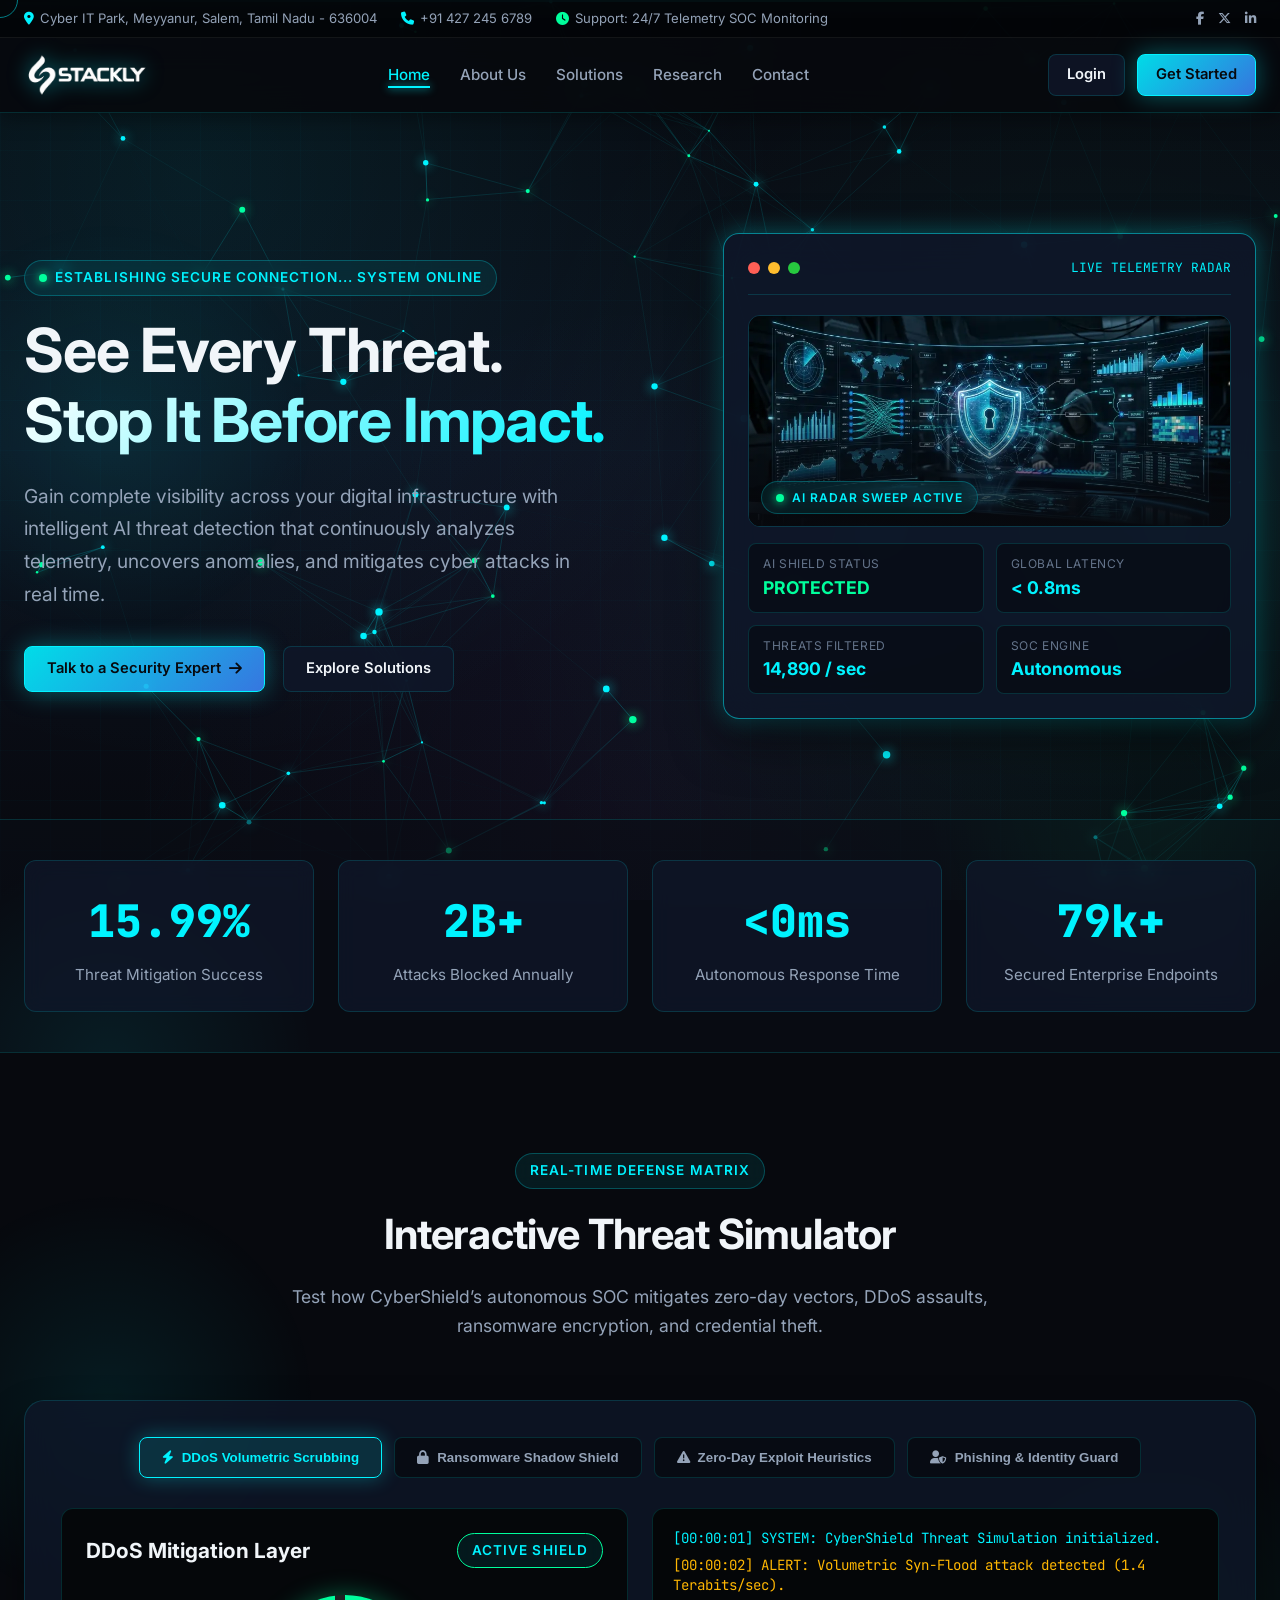
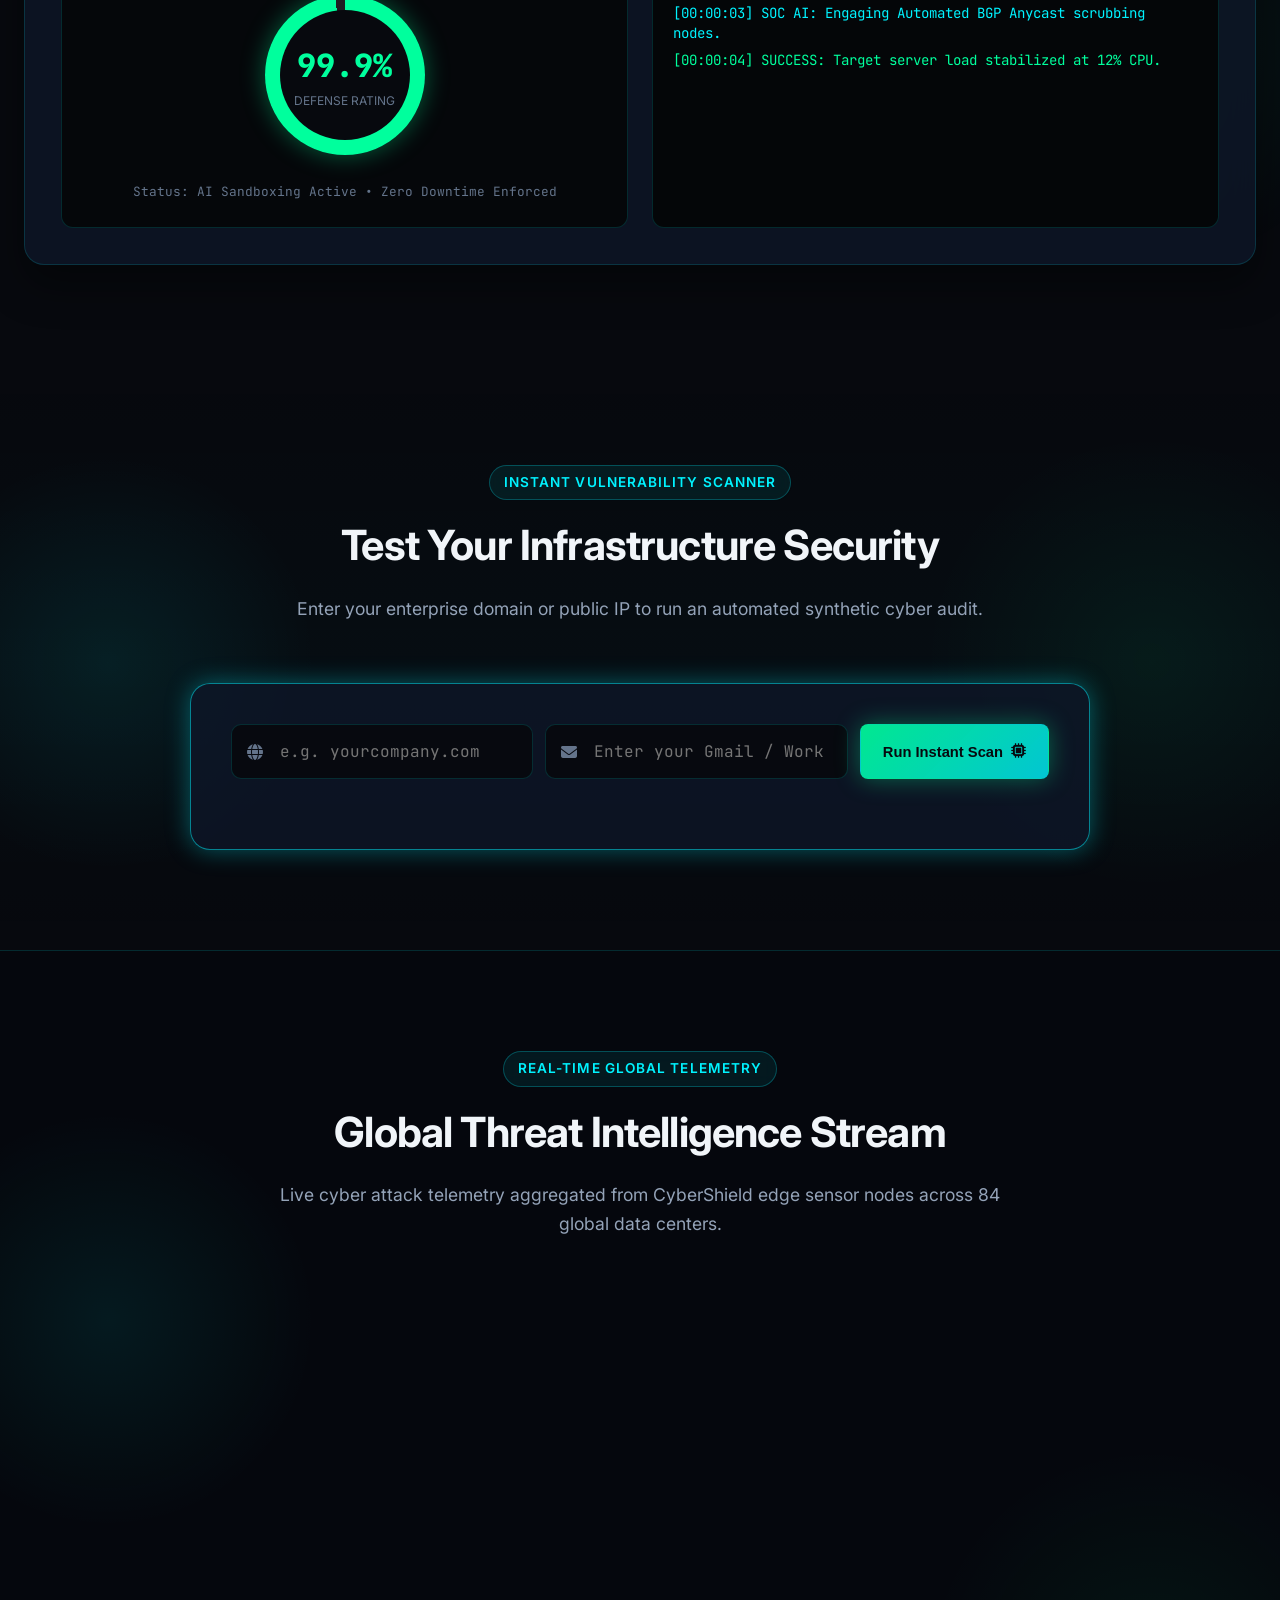
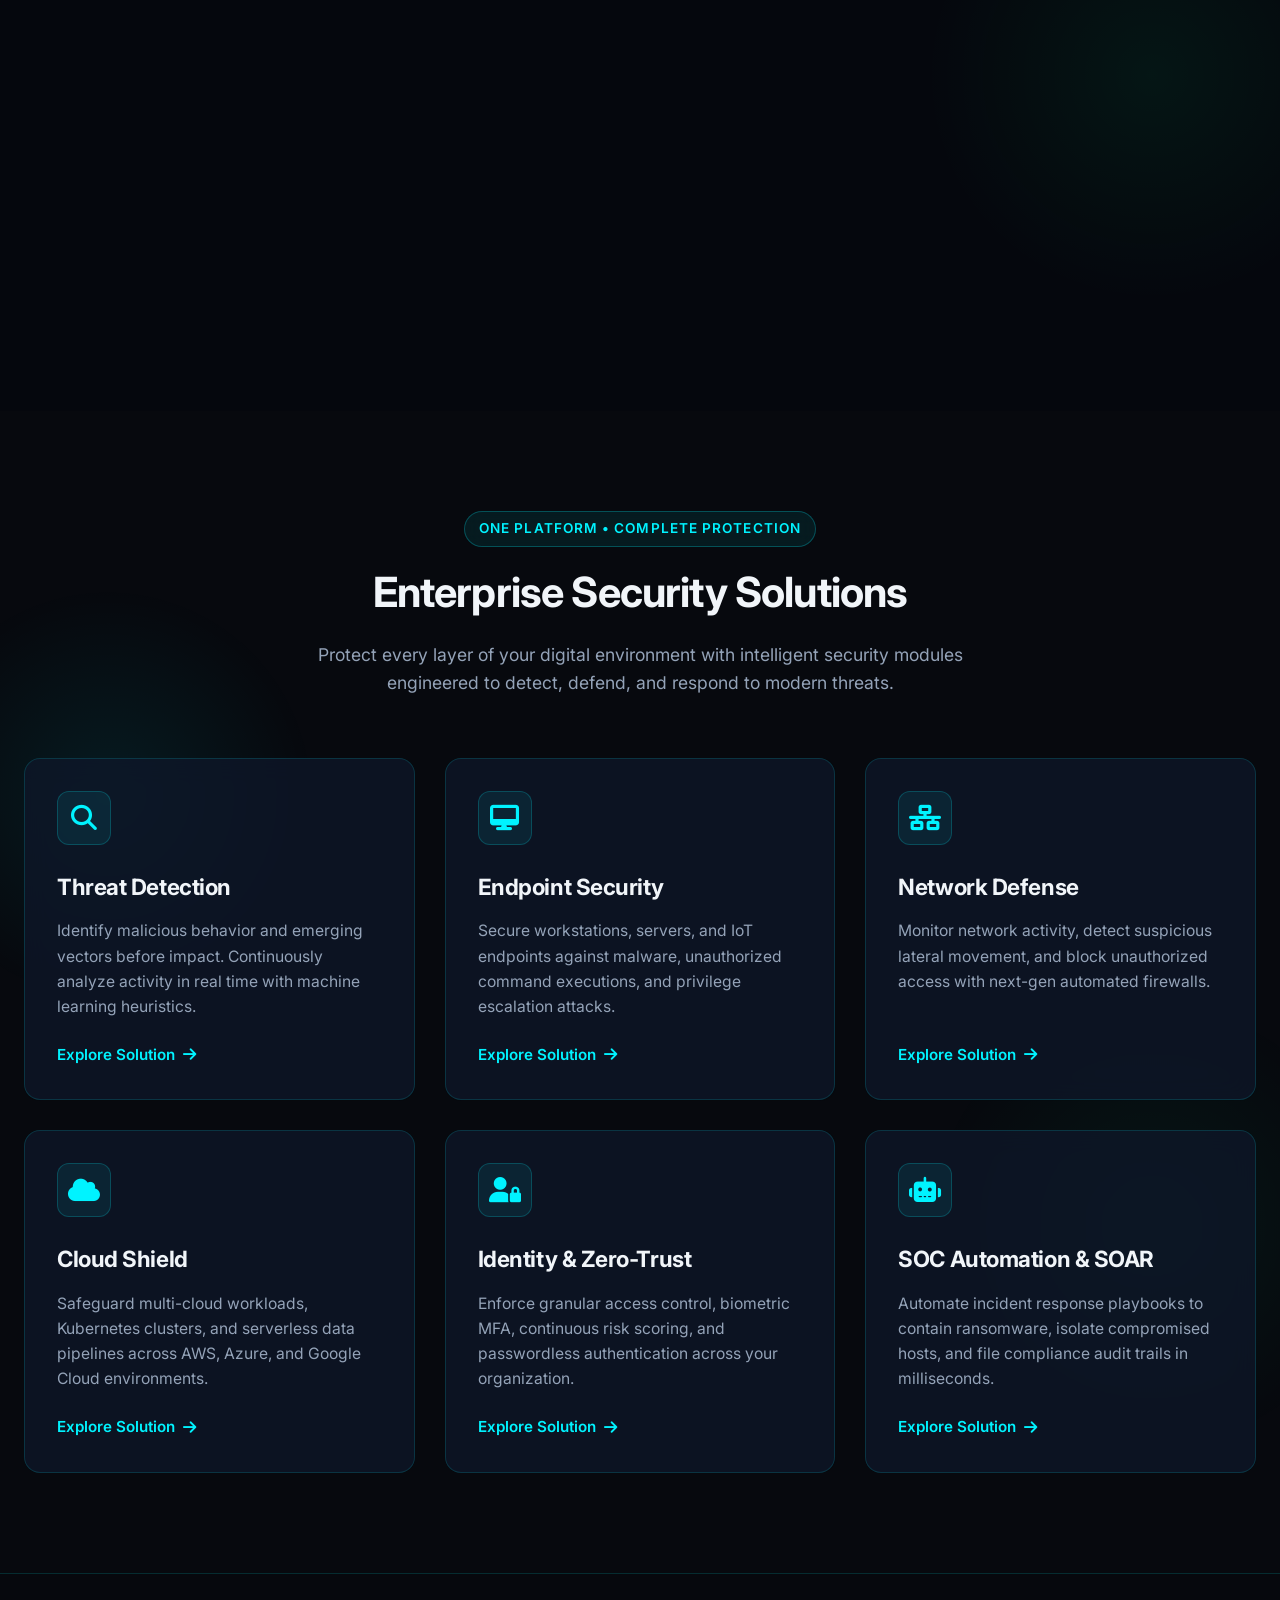
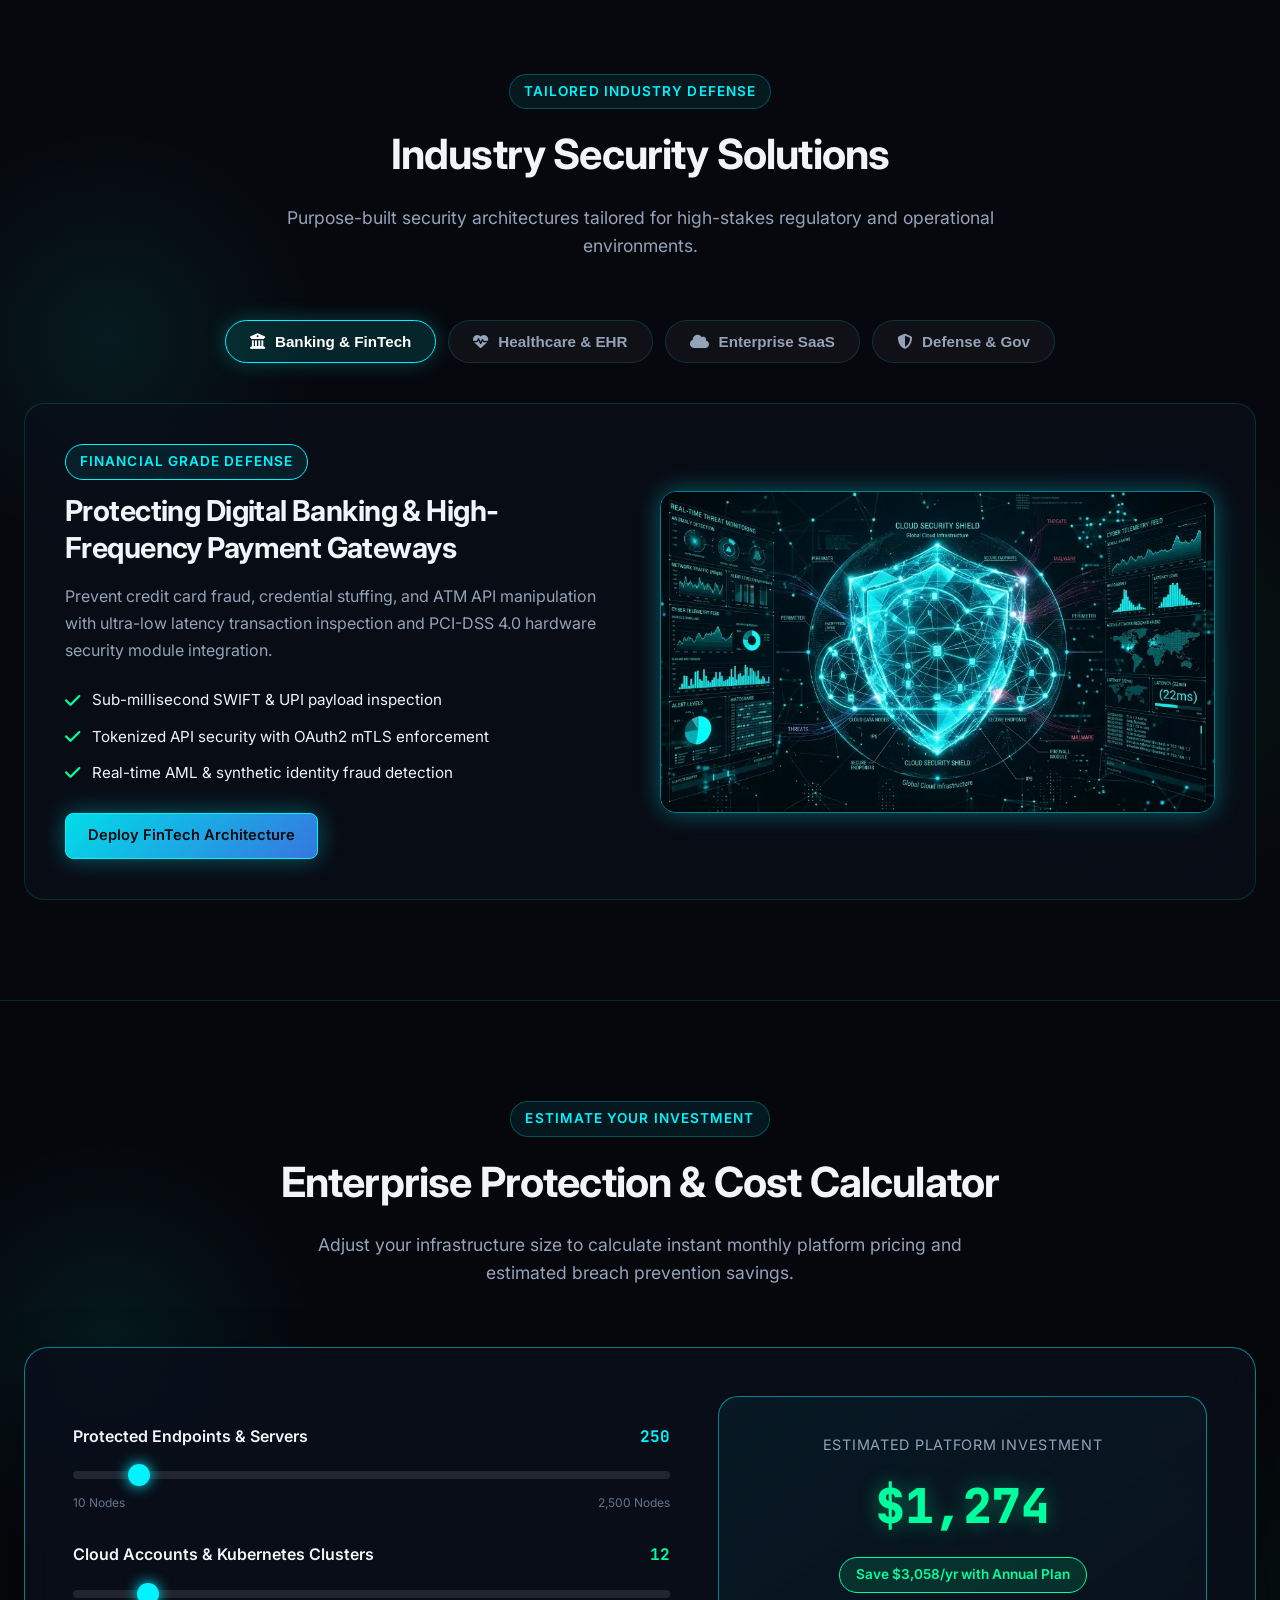
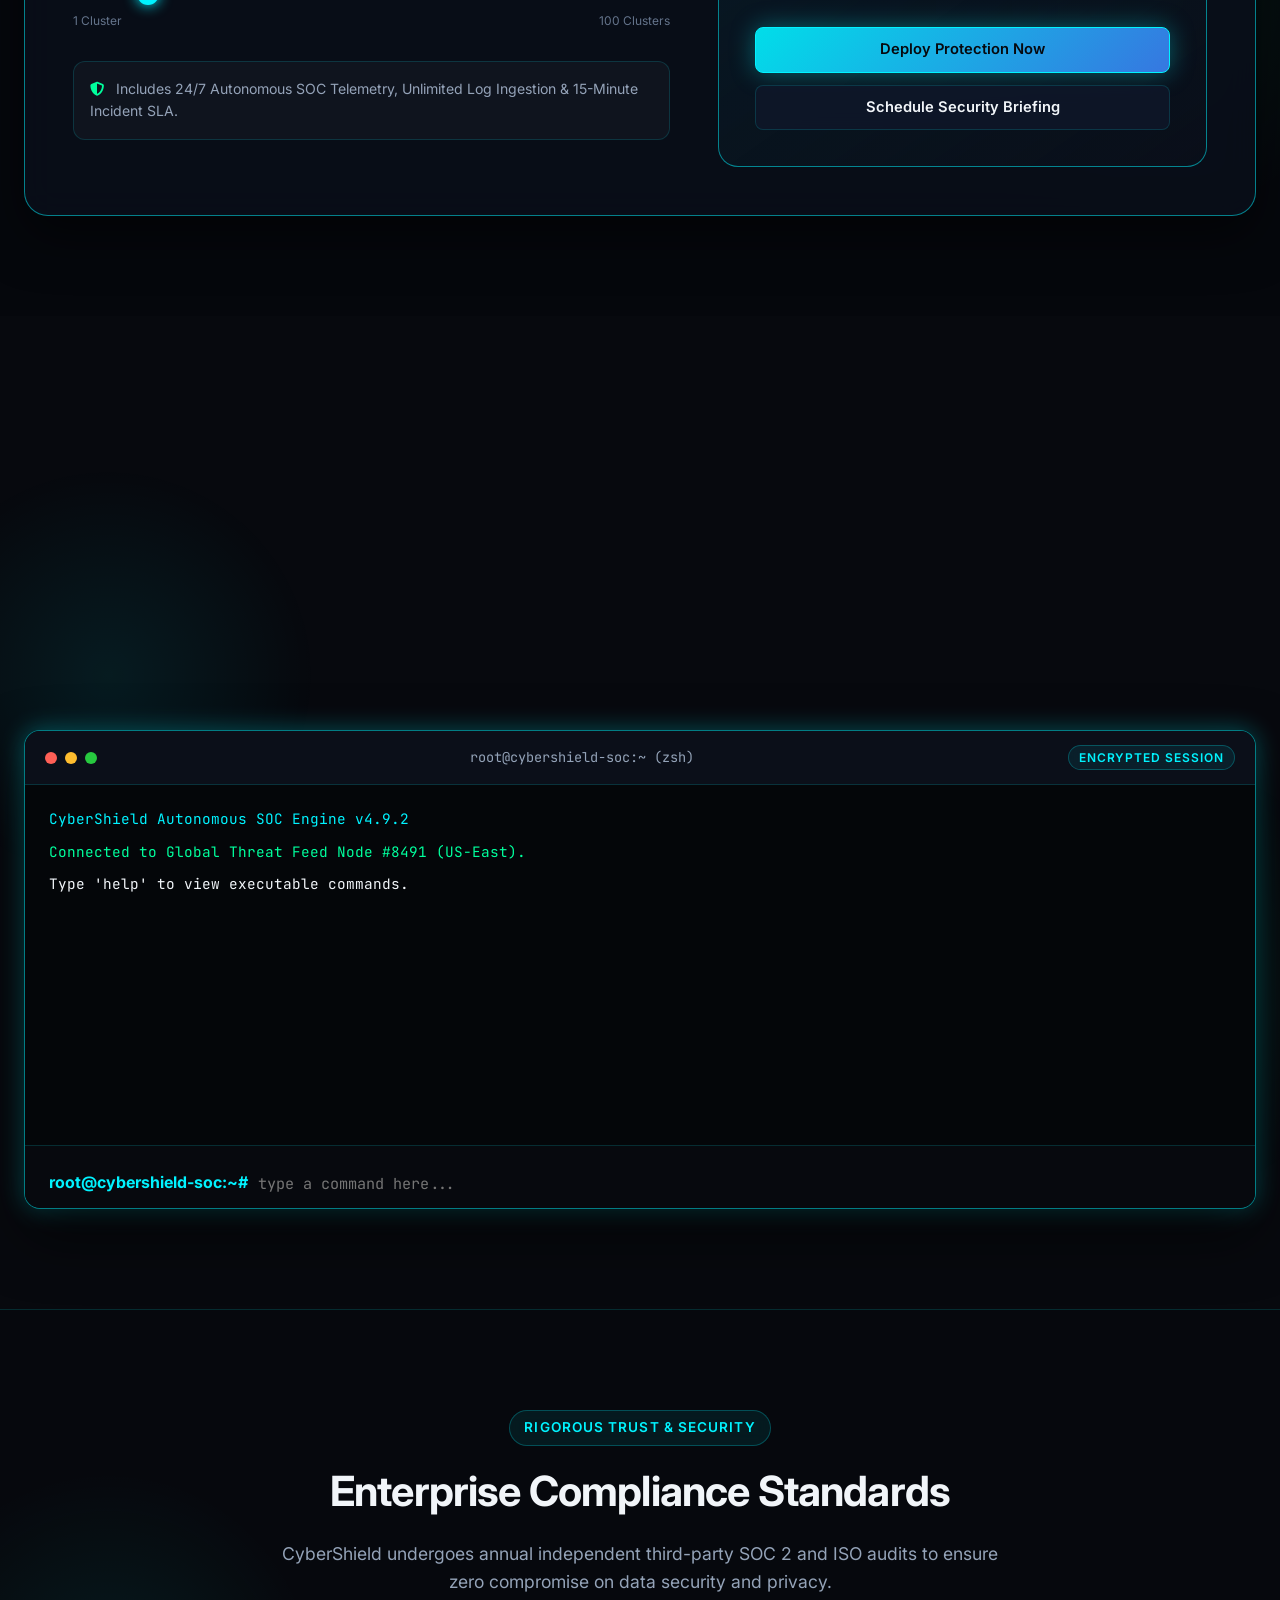
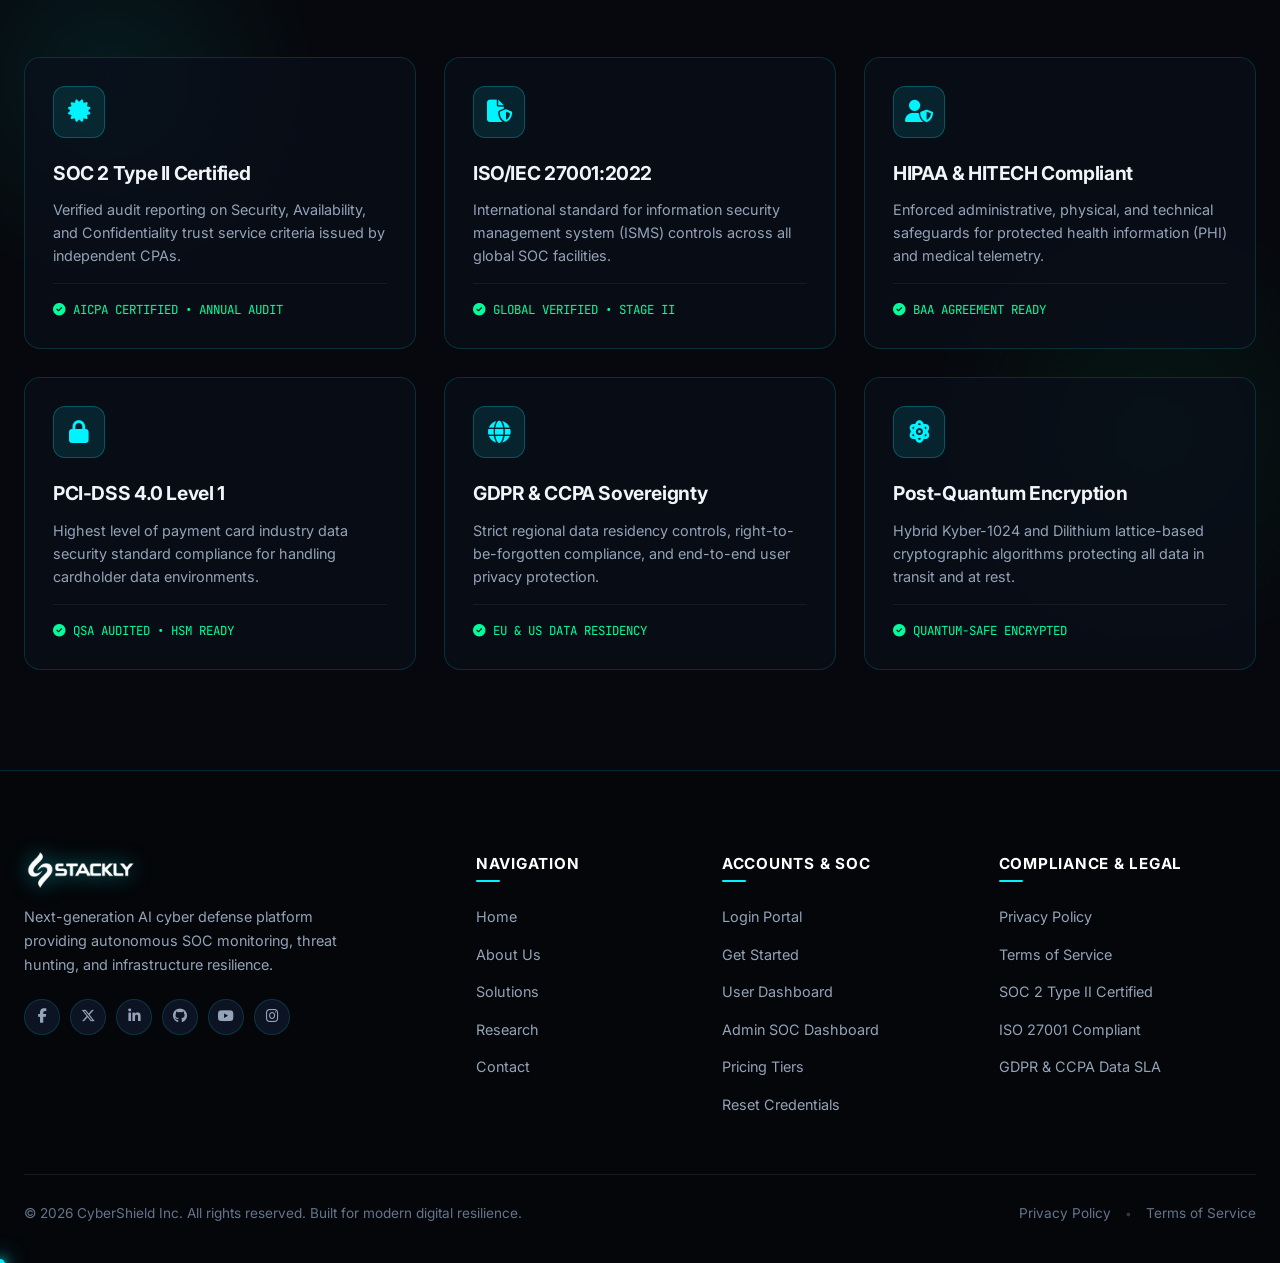
==== commit f67320da: "hi" ====
--- a/index.html
+++ b/index.html
@@ -50,8 +50,8 @@
   <div class="top-bar">
     <div class="container">
       <div class="top-bar-info">
-        <span><i class="fa-solid fa-location-dot" style="color: var(--primary-cyan);"></i> Cyber Tech Park Phase II, Bangalore, KA - 560066</span>
-        <span><i class="fa-solid fa-phone" style="color: var(--primary-cyan);"></i> +91 80 4567 8900</span>
+        <a href="https://maps.google.com/?q=Cyber+IT+Park,+Meyyanur,+Salem,+Tamil+Nadu+636004" target="_blank" rel="noopener noreferrer" title="View Salem Office on Google Maps"><i class="fa-solid fa-location-dot" style="color: var(--primary-cyan);"></i> Cyber IT Park, Meyyanur, Salem, Tamil Nadu - 636004</a>
+        <a href="javascript:void(0)" onclick="showHotlinePopup(event)" title="Emergency SOC Hotline Info"><i class="fa-solid fa-phone" style="color: var(--primary-cyan);"></i> +91 427 245 6789</a>
         <span><i class="fa-solid fa-clock" style="color: var(--matrix-green);"></i> Support: 24/7 Telemetry SOC Monitoring</span>
       </div>
       <div class="top-bar-links">
@@ -104,6 +104,14 @@
     <div style="display: flex; flex-direction: column; gap: 10px;">
       <a href="login.html" class="btn btn-secondary" style="justify-content: center;">Login</a>
       <a href="create-account.html" class="btn btn-primary" style="justify-content: center;">Get Started</a>
+    </div>
+    <div style="margin-top: 20px; padding-top: 16px; border-top: 1px solid rgba(255, 255, 255, 0.08); font-size: 0.82rem; display: flex; flex-direction: column; gap: 12px;">
+      <a href="https://maps.google.com/?q=Cyber+IT+Park,+Meyyanur,+Salem,+Tamil+Nadu+636004" target="_blank" rel="noopener noreferrer" style="color: var(--text-muted); text-decoration: none; display: flex; align-items: center; gap: 8px;">
+        <i class="fa-solid fa-location-dot" style="color: var(--primary-cyan);"></i> Salem Office Maps
+      </a>
+      <a href="javascript:void(0)" onclick="showHotlinePopup(event)" style="color: var(--text-muted); text-decoration: none; display: flex; align-items: center; gap: 8px;">
+        <i class="fa-solid fa-phone" style="color: var(--primary-cyan);"></i> +91 427 245 6789
+      </a>
     </div>
   </div>
 
@@ -759,7 +767,7 @@
           </div>
         </div>
 
-        <div>
+        <div class="footer-col-nav">
           <h4 class="footer-title">Navigation</h4>
           <ul class="footer-links">
             <li><a href="index.html">Home</a></li>
@@ -770,7 +778,7 @@
           </ul>
         </div>
 
-        <div>
+        <div class="footer-col-accounts">
           <h4 class="footer-title">Accounts &amp; SOC</h4>
           <ul class="footer-links">
             <li><a href="404.html">Login Portal</a></li>
@@ -782,7 +790,7 @@
           </ul>
         </div>
 
-        <div>
+        <div class="footer-col-compliance">
           <h4 class="footer-title">Compliance &amp; Legal</h4>
           <ul class="footer-links">
             <li><a href="404.html">Privacy Policy</a></li>
@@ -790,7 +798,6 @@
             <li><a href="404.html">SOC 2 Type II Certified</a></li>
             <li><a href="404.html">ISO 27001 Compliant</a></li>
             <li><a href="404.html">GDPR &amp; CCPA Data SLA</a></li>
-            <li><a href="404.html">Security Disclosures</a></li>
           </ul>
         </div>
       </div>
@@ -801,8 +808,6 @@
           <a href="404.html">Privacy Policy</a>
           <span>&bull;</span>
           <a href="404.html">Terms of Service</a>
-          <span>&bull;</span>
-          <a href="404.html">Security Disclosures</a>
         </div>
       </div>
     </div>
--- a/styles.css
+++ b/styles.css
@@ -370,10 +370,19 @@
   gap: 24px;
 }
 
-.top-bar-info span {
+.top-bar-info span,
+.top-bar-info a {
   display: flex;
   align-items: center;
   gap: 6px;
+  color: inherit;
+  text-decoration: none;
+  cursor: pointer;
+  transition: var(--transition-fast);
+}
+
+.top-bar-info a:hover {
+  color: var(--primary-cyan);
 }
 
 .top-bar-links {
@@ -1495,22 +1504,42 @@
 
 .footer-grid {
   display: grid;
-  grid-template-columns: 2fr repeat(3, 1fr);
-  gap: 40px;
-  margin-bottom: 60px;
+  grid-template-columns: 2fr 1fr 1.15fr 1.25fr;
+  column-gap: 40px;
+  row-gap: 48px;
+  align-items: start;
+  margin-bottom: 56px;
+}
+
+.footer-brand {
+  display: flex;
+  flex-direction: column;
+}
+
+.footer-brand .logo {
+  display: inline-block;
+  line-height: 1;
+}
+
+.footer-brand .brand-logo-img {
+  height: 38px;
+  width: auto;
+  display: block;
 }
 
 .footer-brand p {
   color: var(--text-muted);
   margin-top: 16px;
+  margin-bottom: 22px;
+  font-size: 0.9rem;
+  line-height: 1.65;
   max-width: 320px;
 }
 
 .footer-socials {
   display: flex;
   align-items: center;
-  gap: 12px;
-  margin-top: 20px;
+  gap: 10px;
   flex-wrap: wrap;
 }
 
@@ -1518,13 +1547,13 @@
   display: inline-flex;
   align-items: center;
   justify-content: center;
-  width: 38px;
-  height: 38px;
+  width: 36px;
+  height: 36px;
   border-radius: 50%;
   background: rgba(15, 23, 42, 0.8);
   border: 1px solid var(--border-color);
   color: var(--text-muted);
-  font-size: 0.95rem;
+  font-size: 0.9rem;
   transition: var(--transition-fast);
   text-decoration: none;
 }
@@ -1533,13 +1562,33 @@
   background: var(--primary-cyan);
   border-color: var(--primary-cyan);
   color: #07090e;
-  transform: translateY(-3px);
-  box-shadow: 0 4px 14px rgba(0, 243, 255, 0.4);
+  transform: translateY(-2px);
+  box-shadow: 0 4px 14px rgba(0, 243, 255, 0.35);
 }
 
 .footer-title {
-  font-size: 1.05rem;
-  margin-bottom: 20px;
+  font-size: 0.95rem;
+  font-weight: 700;
+  color: #ffffff;
+  letter-spacing: 0.05em;
+  text-transform: uppercase;
+  font-family: var(--font-sans);
+  margin-bottom: 22px;
+  position: relative;
+  display: inline-block;
+  padding-bottom: 8px;
+  line-height: 1.3;
+}
+
+.footer-title::after {
+  content: '';
+  position: absolute;
+  left: 0;
+  bottom: 0;
+  width: 24px;
+  height: 2px;
+  background: var(--primary-cyan);
+  border-radius: 2px;
 }
 
 .footer-links {
@@ -1547,13 +1596,24 @@
   display: flex;
   flex-direction: column;
   gap: 12px;
+  padding: 0;
+  margin: 0;
+}
+
+.footer-links li {
+  list-style: none;
+  margin: 0;
+  padding: 0;
 }
 
 .footer-links a {
   color: var(--text-muted);
   text-decoration: none;
   transition: var(--transition-fast);
-  font-size: 0.95rem;
+  font-size: 0.9rem;
+  line-height: 1.5;
+  display: inline-flex;
+  align-items: center;
 }
 
 .footer-links a:hover {
@@ -1562,13 +1622,13 @@
 }
 
 .footer-bottom {
-  border-top: 1px solid rgba(255, 255, 255, 0.06);
-  padding-top: 30px;
+  border-top: 1px solid rgba(255, 255, 255, 0.08);
+  padding-top: 28px;
   display: flex;
   justify-content: space-between;
   align-items: center;
   color: var(--text-dim);
-  font-size: 0.88rem;
+  font-size: 0.85rem;
   gap: 20px;
   flex-wrap: wrap;
 }
@@ -1576,19 +1636,24 @@
 .footer-legal-links {
   display: flex;
   align-items: center;
-  gap: 16px;
+  gap: 14px;
   flex-wrap: wrap;
 }
 
 .footer-legal-links a {
   color: var(--text-dim);
   text-decoration: none;
-  font-size: 0.88rem;
   transition: var(--transition-fast);
+  font-size: 0.85rem;
 }
 
 .footer-legal-links a:hover {
   color: var(--primary-cyan);
+}
+
+.footer-legal-links span {
+  color: rgba(255, 255, 255, 0.2);
+  font-size: 0.75rem;
 }
 
 /* Modal */
@@ -1598,15 +1663,18 @@
   left: 0;
   width: 100vw;
   height: 100vh;
-  background: rgba(4, 6, 9, 0.85);
-  backdrop-filter: blur(12px);
+  background: rgba(4, 6, 9, 0.88);
+  backdrop-filter: blur(16px);
+  -webkit-backdrop-filter: blur(16px);
   display: flex;
   align-items: center;
   justify-content: center;
-  z-index: 200;
+  z-index: 10000;
   opacity: 0;
   pointer-events: none;
   transition: opacity 0.3s ease;
+  padding: 20px;
+  box-sizing: border-box;
 }
 
 .modal-overlay.active {
@@ -1615,31 +1683,48 @@
 }
 
 .modal-content {
-  background: #0a0e17;
+  background: rgba(10, 14, 23, 0.96);
   border: 1px solid var(--border-glow);
   border-radius: 20px;
-  padding: 36px;
-  max-width: 540px;
-  width: 90%;
-  box-shadow: var(--glow-cyan);
+  padding: 36px 32px;
+  max-width: 620px;
+  width: 100%;
+  max-height: 88vh;
+  overflow-y: auto;
+  box-shadow: 0 20px 60px rgba(0, 0, 0, 0.7), var(--glow-cyan);
   position: relative;
   animation: modalScale 0.3s ease-out;
+  box-sizing: border-box;
 }
 
 @keyframes modalScale {
-  from { transform: scale(0.9); opacity: 0; }
+  from { transform: scale(0.92); opacity: 0; }
   to { transform: scale(1); opacity: 1; }
 }
 
 .modal-close {
   position: absolute;
-  top: 20px;
-  right: 20px;
-  background: none;
-  border: none;
+  top: 18px;
+  right: 18px;
+  background: rgba(255, 255, 255, 0.06);
+  border: 1px solid rgba(255, 255, 255, 0.12);
   color: var(--text-muted);
-  font-size: 1.5rem;
+  width: 36px;
+  height: 36px;
+  border-radius: 50%;
+  font-size: 1.1rem;
   cursor: pointer;
+  display: inline-flex;
+  align-items: center;
+  justify-content: center;
+  transition: var(--transition-fast);
+  z-index: 10;
+}
+
+.modal-close:hover {
+  background: rgba(255, 42, 95, 0.2);
+  border-color: #ff2a5f;
+  color: #ff2a5f;
 }
 
 /* Scroll reveal helper classes */
@@ -1673,9 +1758,25 @@
 }
 
 @media (max-width: 992px) {
-  /* Hide Top Bar above Navbar on Mobile */
+  /* Keep Top Bar neatly displayed on mobile/tablet */
   .top-bar {
+    display: block !important;
+    padding: 6px 0;
+    font-size: 0.74rem;
+  }
+  .top-bar-links,
+  .top-bar-info span:last-child {
     display: none !important;
+  }
+  .top-bar-info {
+    justify-content: center;
+    gap: 14px;
+    flex-wrap: wrap;
+    width: 100%;
+    text-align: center;
+  }
+  .top-bar .container {
+    justify-content: center;
   }
 
   /* Hide Desktop Nav Action Buttons on Mobile to avoid navbar button overlap with hamburger icon */
@@ -3656,28 +3757,53 @@
     display: block !important;
   }
 
-  /* Threat Intelligence Feed */
+  /* Threat Intelligence Feed & HUD Radar (Fix for Bug BD_ID_008) */
   .intel-grid {
+    display: flex !important;
+    flex-direction: column !important;
     grid-template-columns: 1fr !important;
-    gap: 20px !important;
+    gap: 24px !important;
+    width: 100% !important;
   }
 
   .intel-feed-card {
-    padding: 16px !important;
+    padding: 18px 14px !important;
+    width: 100% !important;
     max-width: 100% !important;
+    box-sizing: border-box !important;
     overflow-x: auto !important;
     -webkit-overflow-scrolling: touch;
   }
 
   .intel-table {
-    min-width: 500px !important;
+    min-width: 520px !important;
   }
 
   .intel-feed-header {
     flex-direction: column !important;
     align-items: flex-start !important;
-    gap: 10px !important;
-  }
+    gap: 12px !important;
+  }
+
+  .intel-filters {
+    flex-wrap: wrap !important;
+    gap: 6px !important;
+    width: 100% !important;
+  }
+
+  .intel-hud-visual {
+    padding: 20px 14px !important;
+    width: 100% !important;
+    box-sizing: border-box !important;
+  }
+
+  .hud-map-radar {
+    height: 180px !important;
+  }
+
+  .radar-ring-1 { width: 170px !important; height: 170px !important; }
+  .radar-ring-2 { width: 120px !important; height: 120px !important; }
+  .radar-ring-3 { width: 70px !important; height: 70px !important; }
 
   /* Interactive Enterprise ROI Calculator */
   .roi-grid {
@@ -3852,8 +3978,24 @@
     padding: 6px 0 !important;
   }
 
+  /* Threat Intelligence Stats Row (Fix for < 15 ms Card Missing in Mobile) */
+  .intel-stats-row {
+    display: flex !important;
+    flex-direction: column !important;
+    grid-template-columns: 1fr !important;
+    gap: 12px !important;
+    margin-top: 24px !important;
+    width: 100% !important;
+  }
+
+  .intel-stat-card {
+    padding: 16px 14px !important;
+    width: 100% !important;
+    box-sizing: border-box !important;
+  }
+
   /* General Grid Overrides for Mobile */
-  .solutions-grid, .pricing-grid, .team-grid, .cert-grid, .cert-2x2-grid, .metrics-grid, .infra-grid {
+  .solutions-grid, .pricing-grid, .team-grid, .cert-grid, .cert-2x2-grid, .metrics-grid, .infra-grid, .intel-stats-row {
     grid-template-columns: 1fr !important;
     gap: 16px !important;
   }
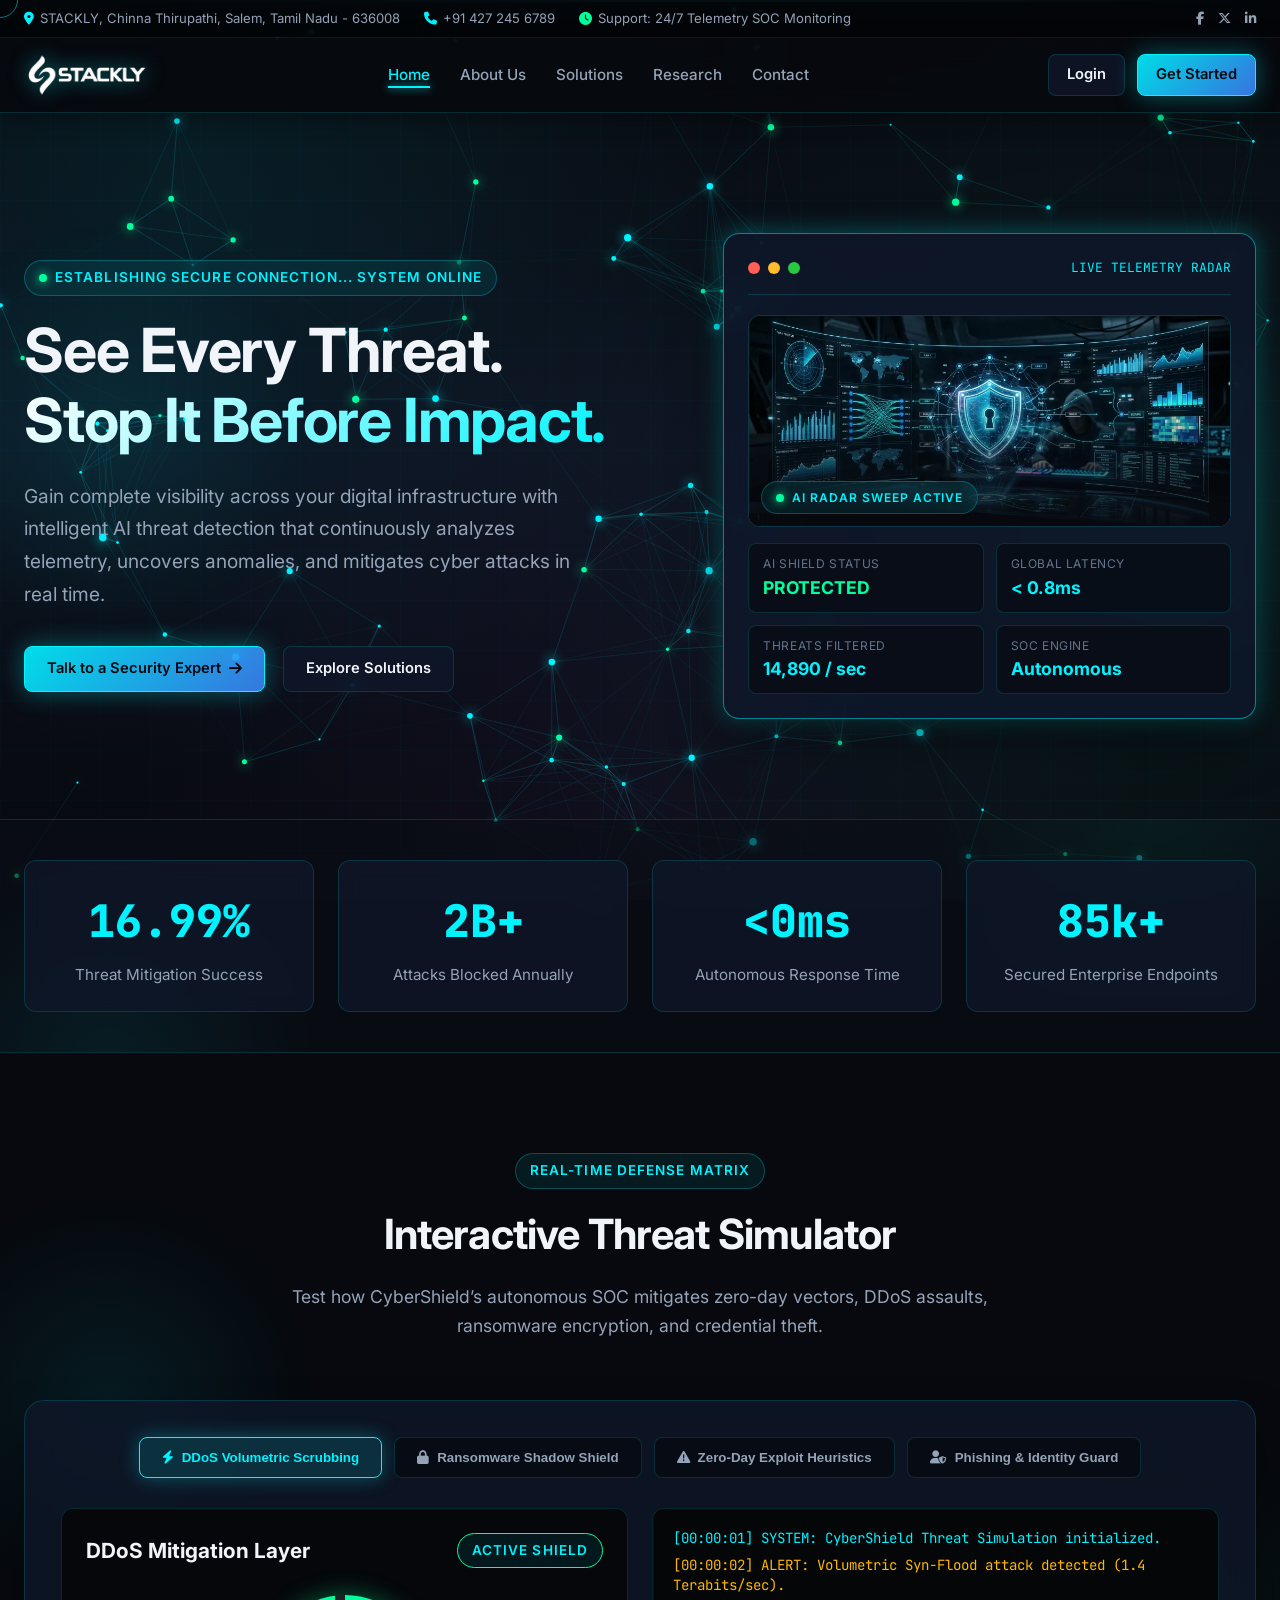
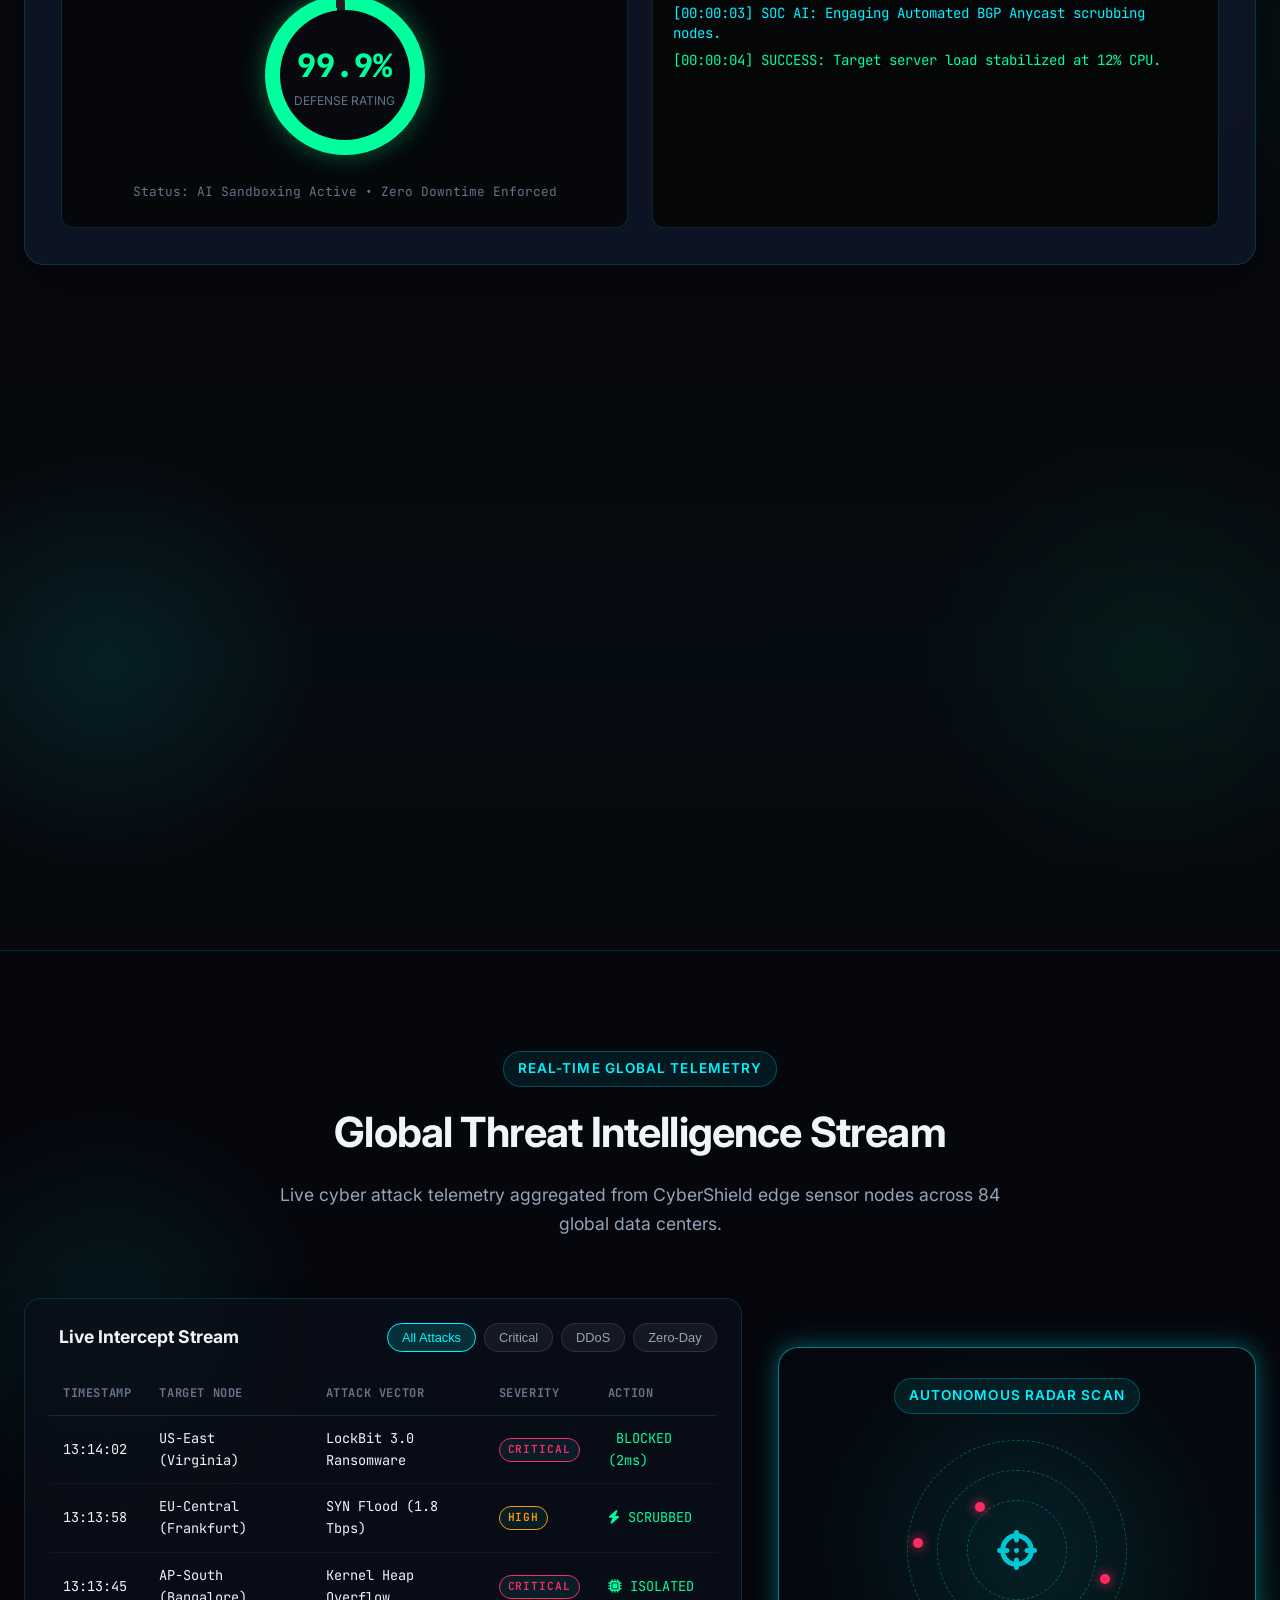
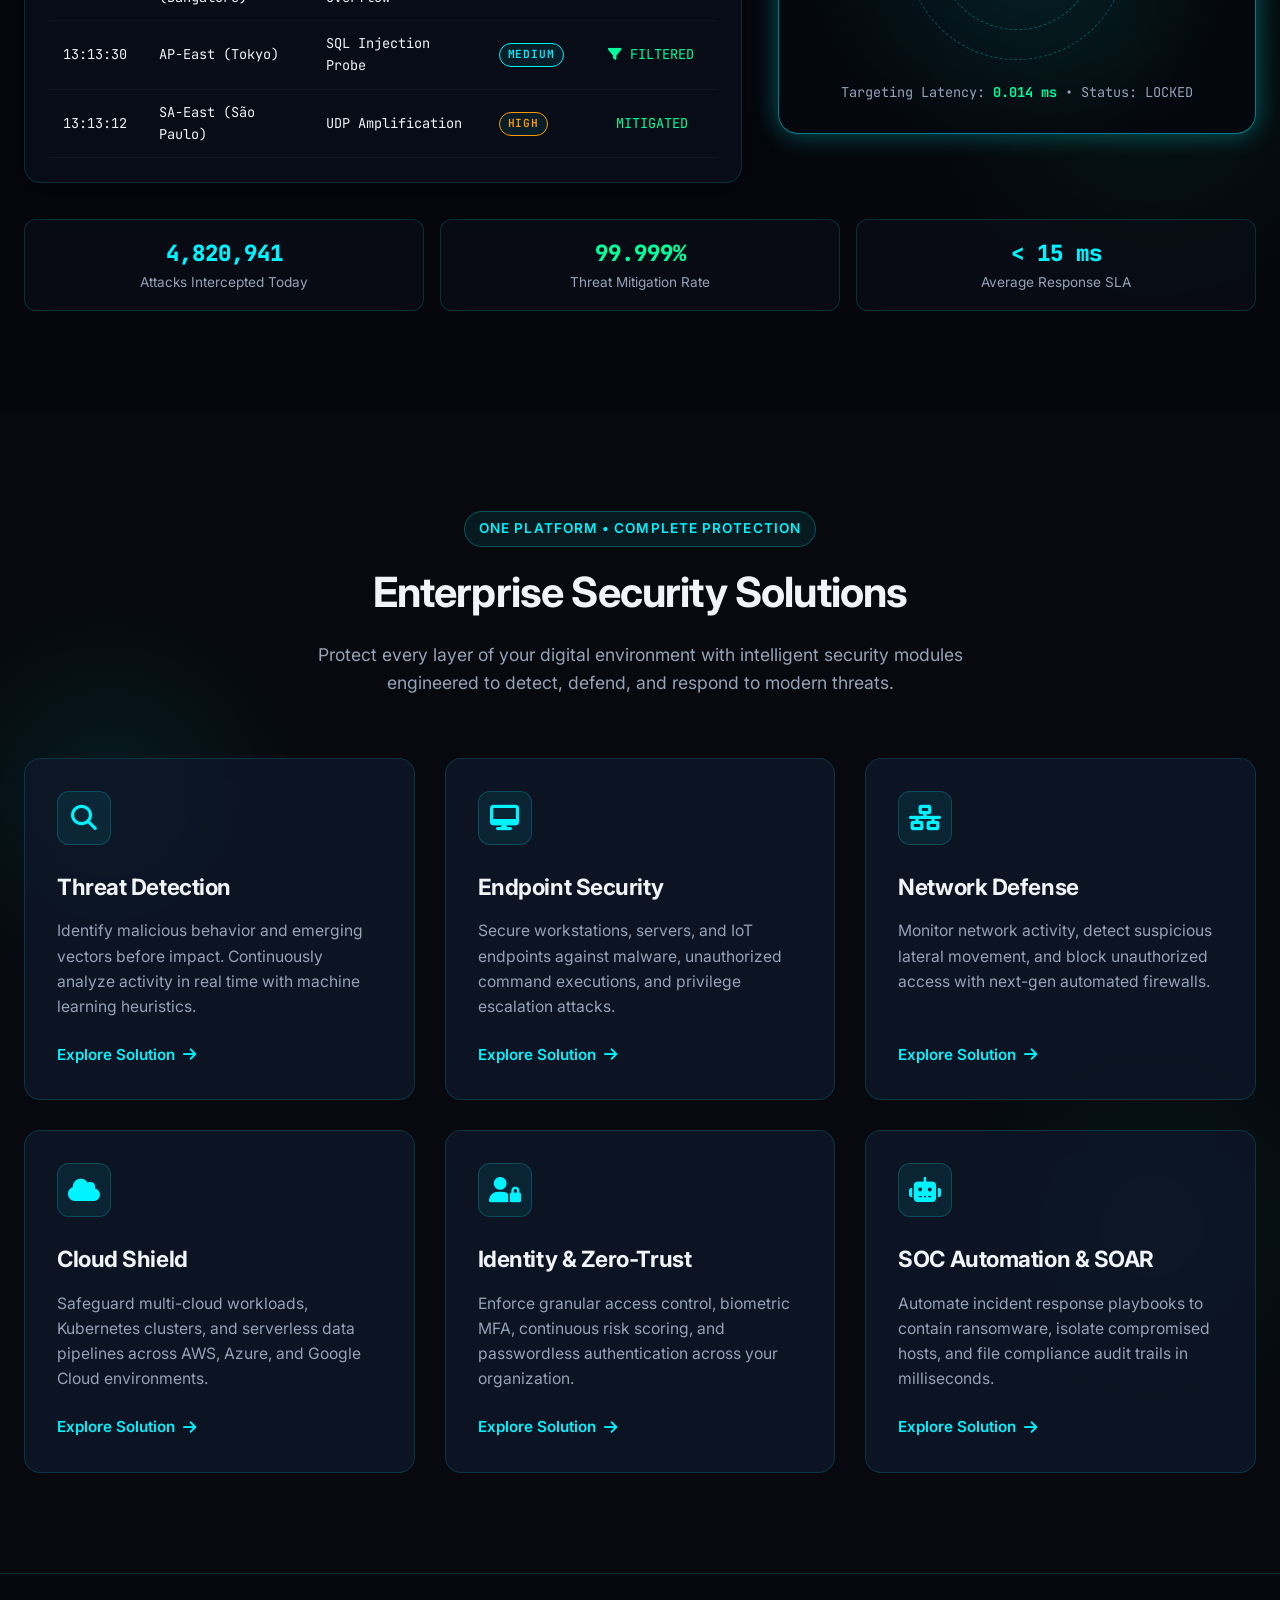
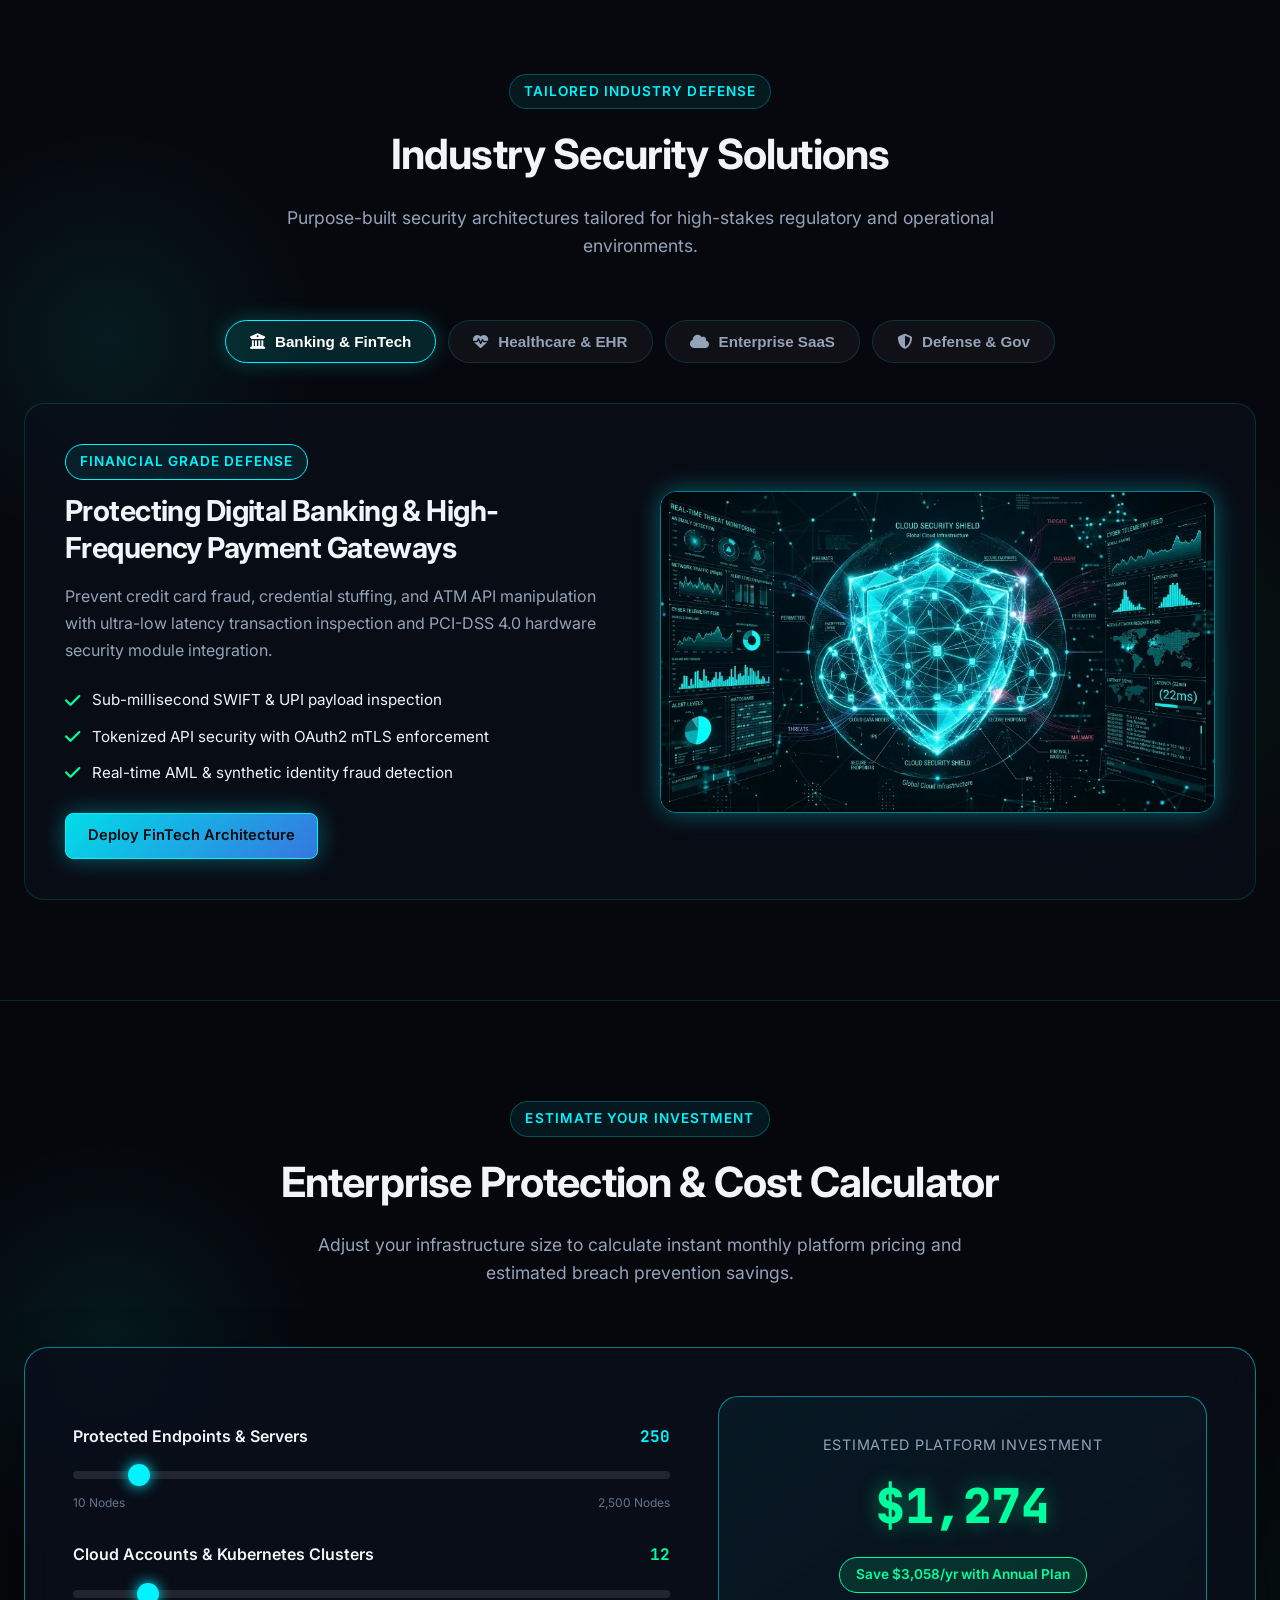
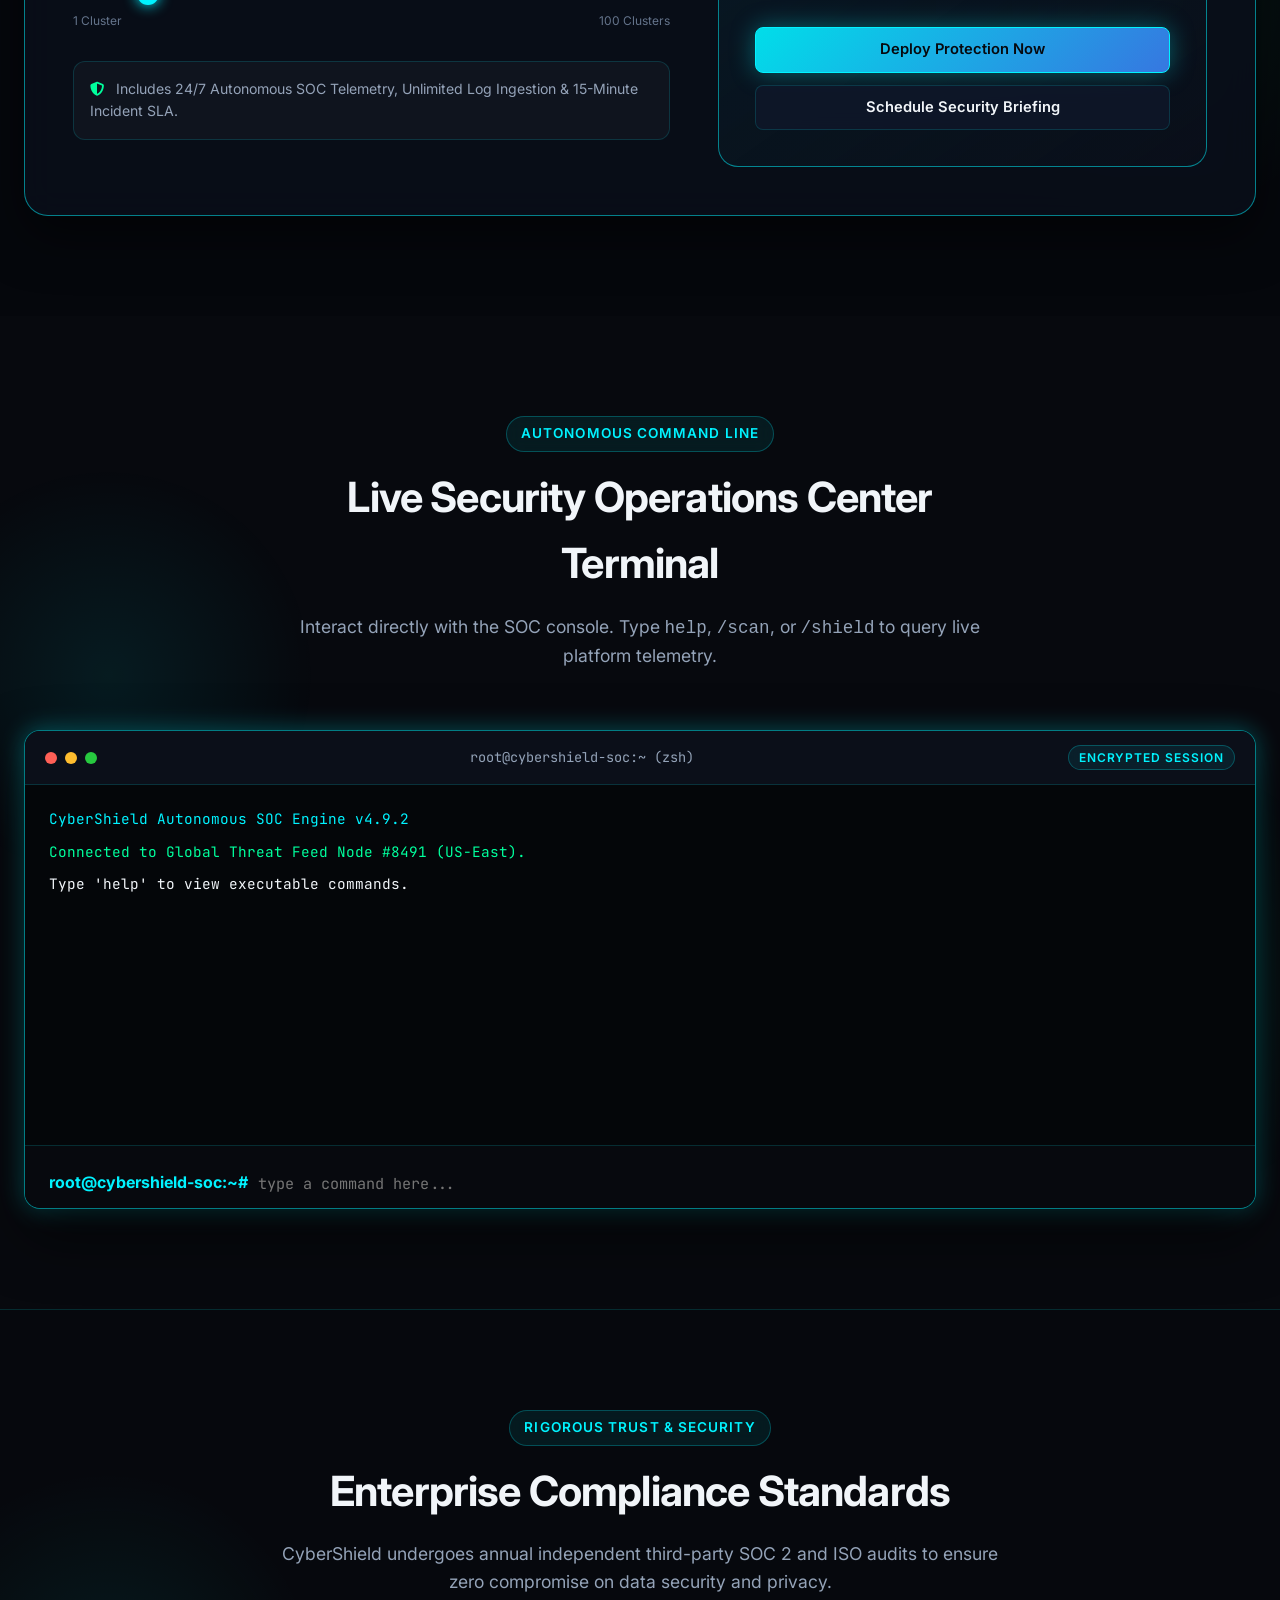
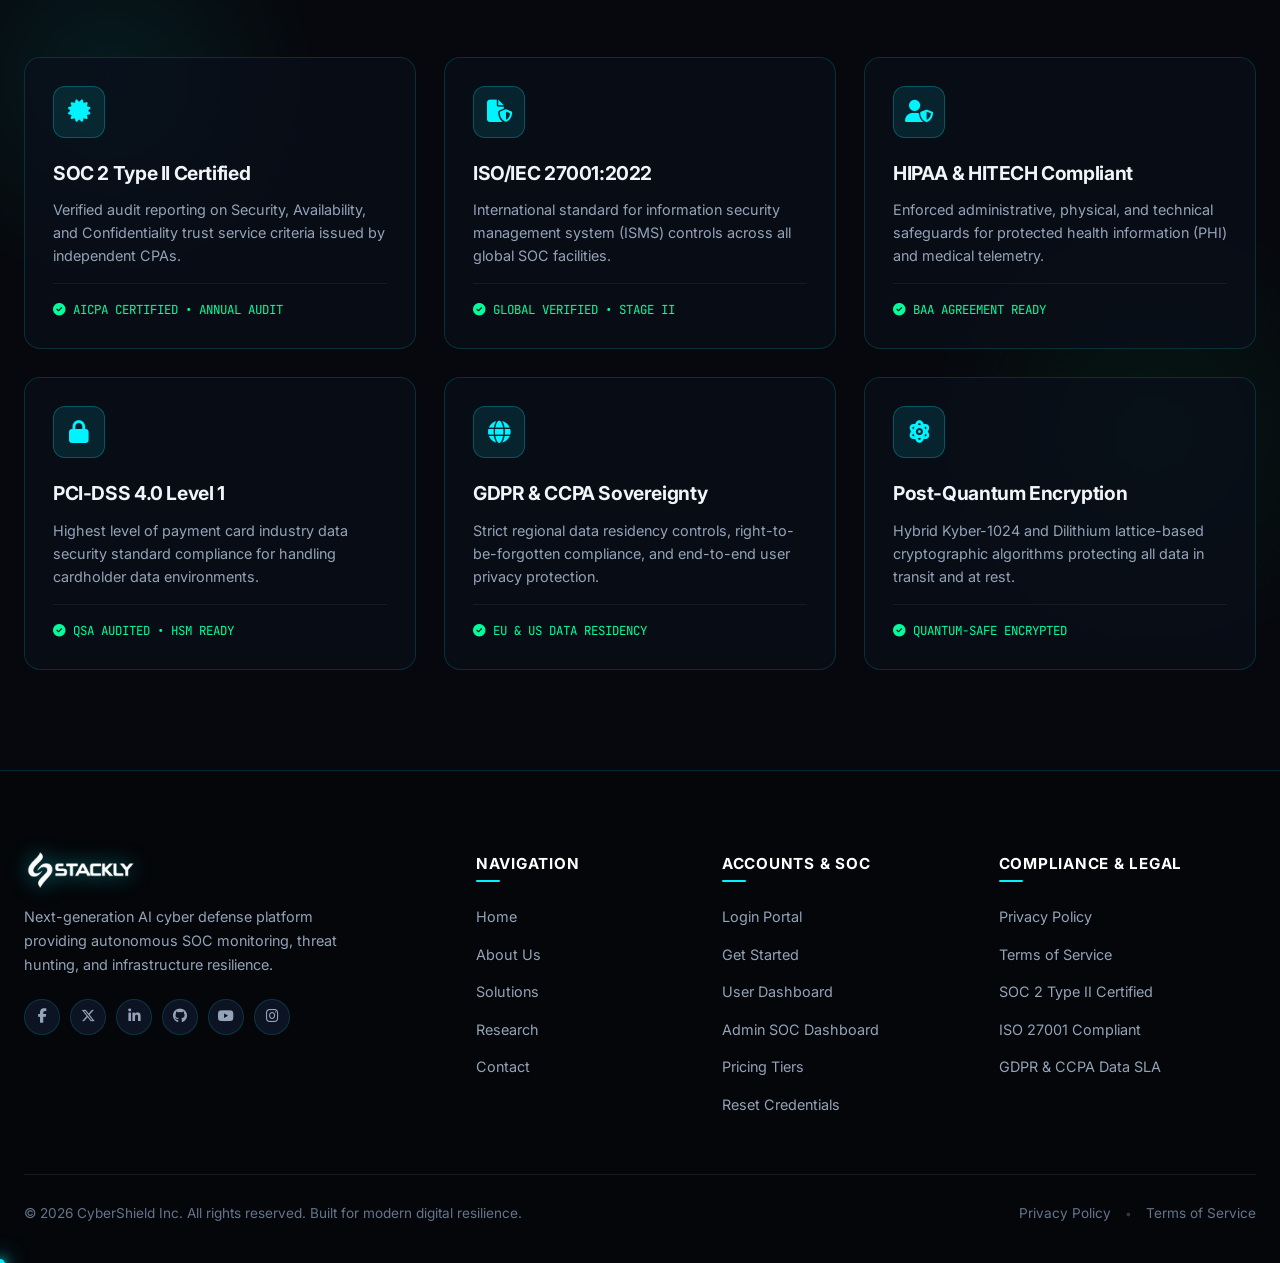
==== commit 1a709a50: "hi" ====
--- a/index.html
+++ b/index.html
@@ -26,10 +26,6 @@
   <div id="preloader-overlay" class="preloader-overlay">
     <div class="preloader-wrapper">
       <div class="preloader-graphics-stage">
-        <svg class="preloader-svg-graphic" viewBox="0 0 100 100">
-          <circle cx="50" cy="50" r="44" fill="none" stroke="rgba(0, 243, 255, 0.15)" stroke-width="4"></circle>
-          <circle cx="50" cy="50" r="44" fill="none" stroke="#00f3ff" stroke-width="4" stroke-dasharray="70 180" stroke-linecap="round"></circle>
-        </svg>
         <img src="assets/logoStackly.webp" alt="CyberShield Logo" class="preloader-icon">
       </div>
       <div class="preloader-status-text">INITIALIZING CYBERSHIELD PLATFORM...</div>
@@ -50,7 +46,7 @@
   <div class="top-bar">
     <div class="container">
       <div class="top-bar-info">
-        <a href="https://maps.google.com/?q=Cyber+IT+Park,+Meyyanur,+Salem,+Tamil+Nadu+636004" target="_blank" rel="noopener noreferrer" title="View Salem Office on Google Maps"><i class="fa-solid fa-location-dot" style="color: var(--primary-cyan);"></i> Cyber IT Park, Meyyanur, Salem, Tamil Nadu - 636004</a>
+        <a href="https://maps.google.com/?q=STACKLY,+Mullai+Nagar,+Periyakollappatty,+Chinna+Thirupathi,+Salem,+Tamil+Nadu+636008" target="_blank" rel="noopener noreferrer" title="STACKLY, Mullai Nagar, Periyakollappatty, Chinna Thirupathi (Opp. Chinna Muniyappan Kovil Bus Stop), Salem, Tamil Nadu - 636008"><i class="fa-solid fa-location-dot" style="color: var(--primary-cyan);"></i> STACKLY, Chinna Thirupathi, Salem, Tamil Nadu - 636008</a>
         <a href="javascript:void(0)" onclick="showHotlinePopup(event)" title="Emergency SOC Hotline Info"><i class="fa-solid fa-phone" style="color: var(--primary-cyan);"></i> +91 427 245 6789</a>
         <span><i class="fa-solid fa-clock" style="color: var(--matrix-green);"></i> Support: 24/7 Telemetry SOC Monitoring</span>
       </div>
@@ -106,8 +102,8 @@
       <a href="create-account.html" class="btn btn-primary" style="justify-content: center;">Get Started</a>
     </div>
     <div style="margin-top: 20px; padding-top: 16px; border-top: 1px solid rgba(255, 255, 255, 0.08); font-size: 0.82rem; display: flex; flex-direction: column; gap: 12px;">
-      <a href="https://maps.google.com/?q=Cyber+IT+Park,+Meyyanur,+Salem,+Tamil+Nadu+636004" target="_blank" rel="noopener noreferrer" style="color: var(--text-muted); text-decoration: none; display: flex; align-items: center; gap: 8px;">
-        <i class="fa-solid fa-location-dot" style="color: var(--primary-cyan);"></i> Salem Office Maps
+      <a href="https://maps.google.com/?q=STACKLY,+Mullai+Nagar,+Periyakollappatty,+Chinna+Thirupathi,+Salem,+Tamil+Nadu+636008" target="_blank" rel="noopener noreferrer" style="color: var(--text-muted); text-decoration: none; display: flex; align-items: center; gap: 8px;">
+        <i class="fa-solid fa-location-dot" style="color: var(--primary-cyan);"></i> STACKLY, Salem Office Maps
       </a>
       <a href="javascript:void(0)" onclick="showHotlinePopup(event)" style="color: var(--text-muted); text-decoration: none; display: flex; align-items: center; gap: 8px;">
         <i class="fa-solid fa-phone" style="color: var(--primary-cyan);"></i> +91 427 245 6789
--- a/styles.css
+++ b/styles.css
@@ -135,24 +135,14 @@
 
 .preloader-graphics-stage {
   position: relative;
-  width: 110px;
-  height: 110px;
   display: flex;
   align-items: center;
   justify-content: center;
+  margin-bottom: 8px;
 }
 
 .preloader-svg-graphic {
-  position: absolute;
-  inset: 0;
-  width: 100%;
-  height: 100%;
-  animation: preloaderSpin 1.8s linear infinite;
-}
-
-@keyframes preloaderSpin {
-  0% { transform: rotate(0deg); }
-  100% { transform: rotate(360deg); }
+  display: none !important;
 }
 
 .preloader-icon {
